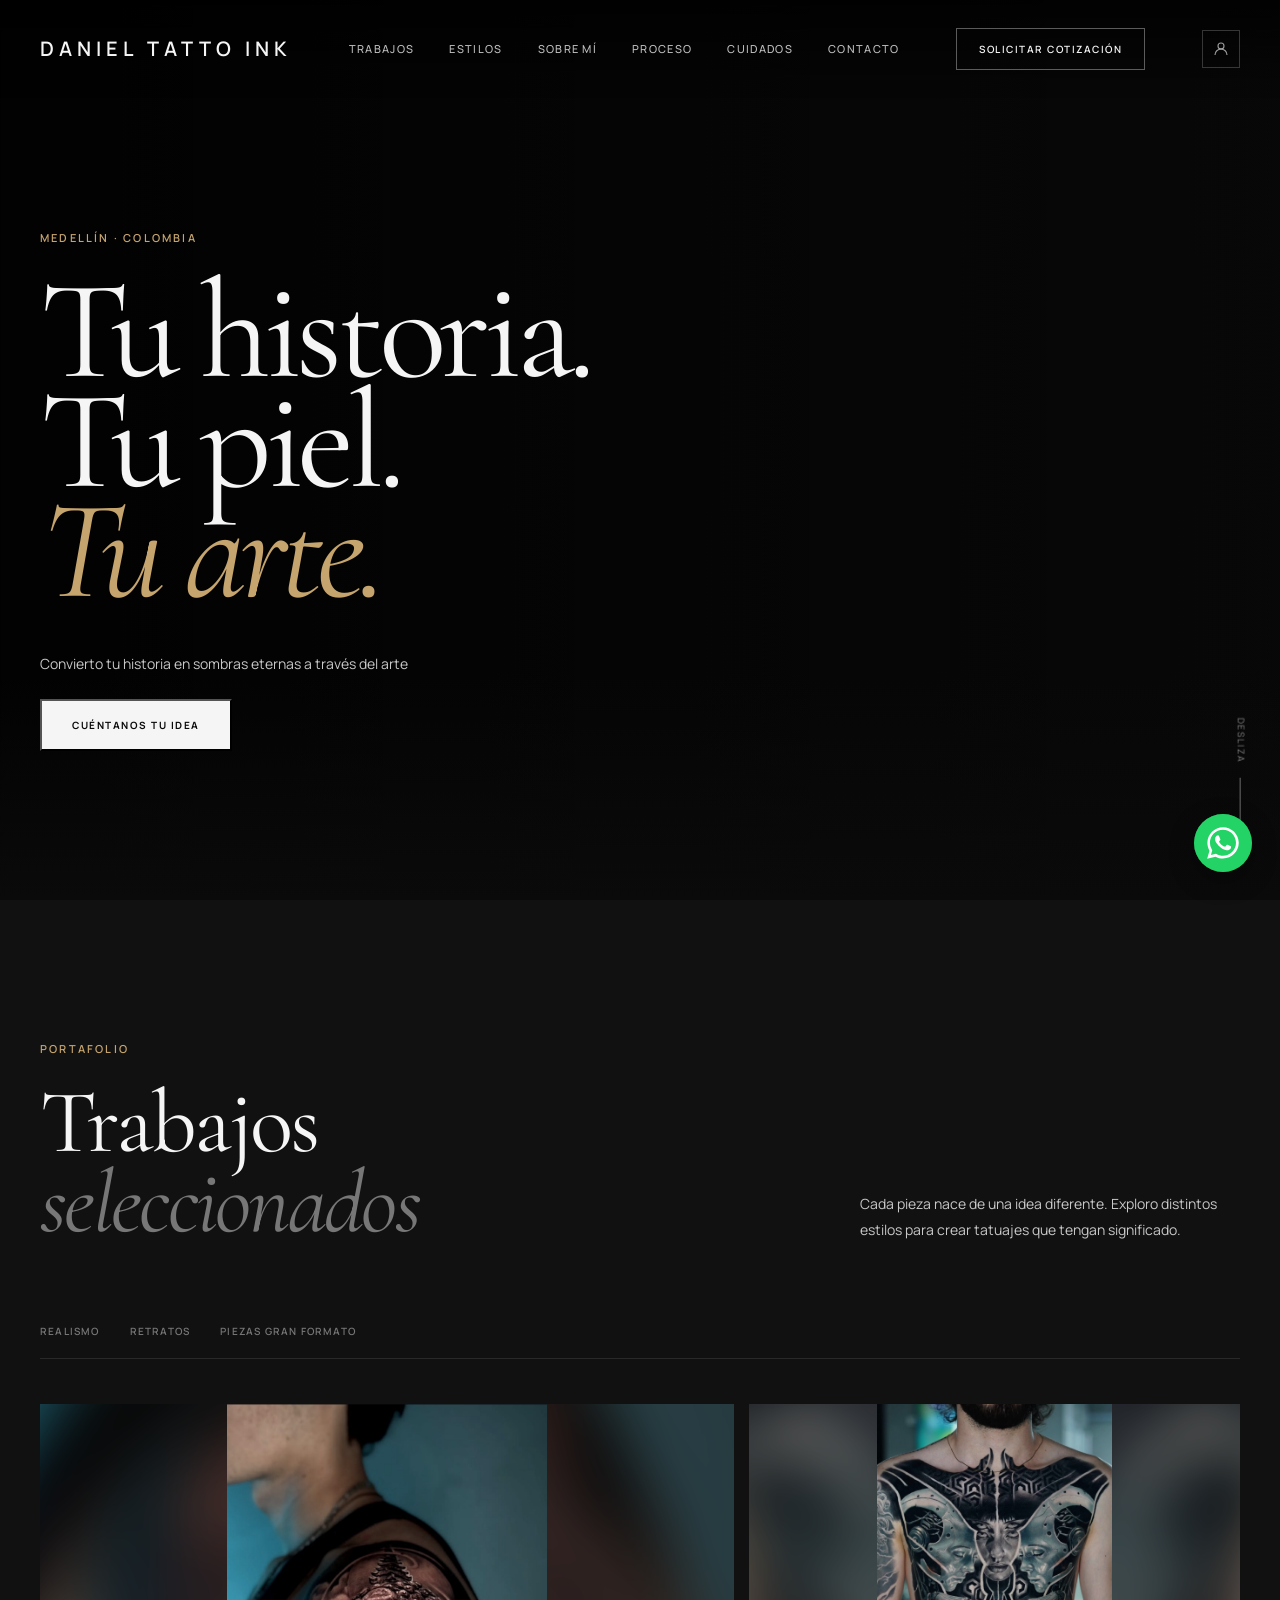
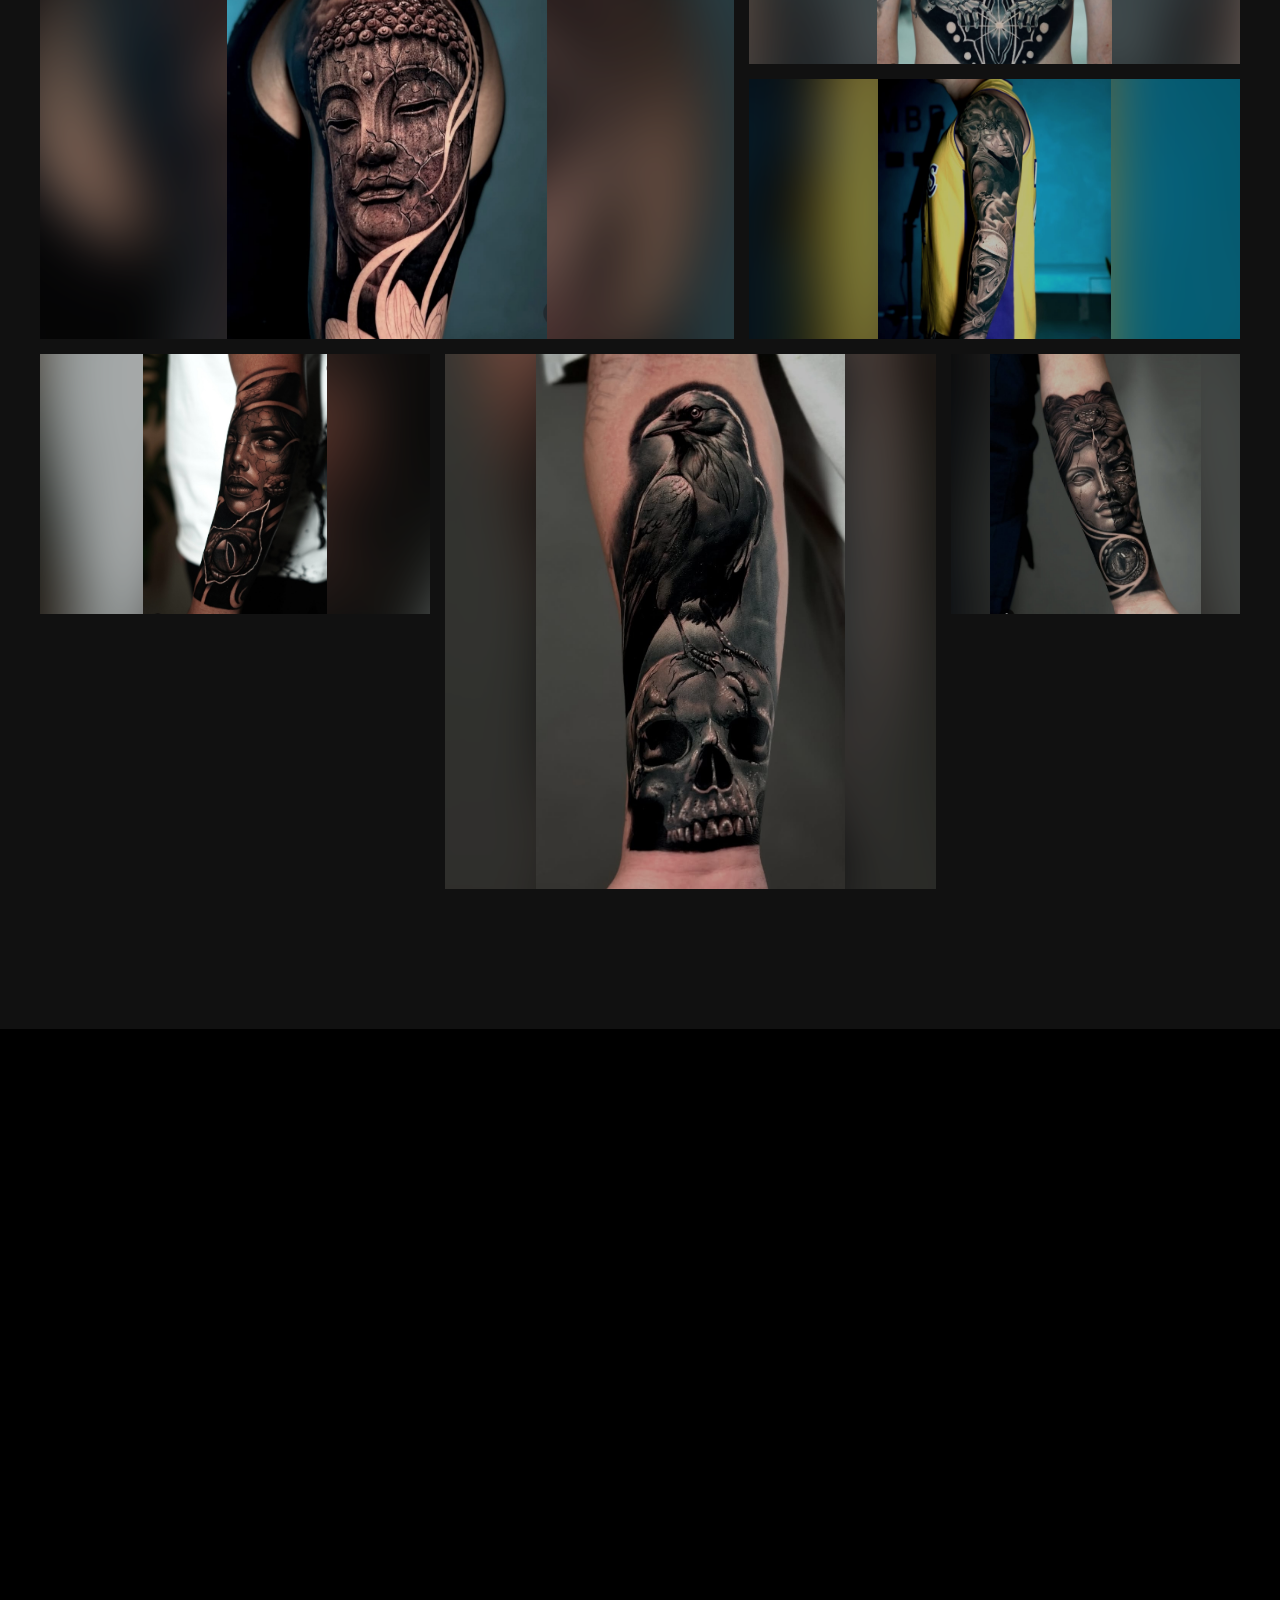
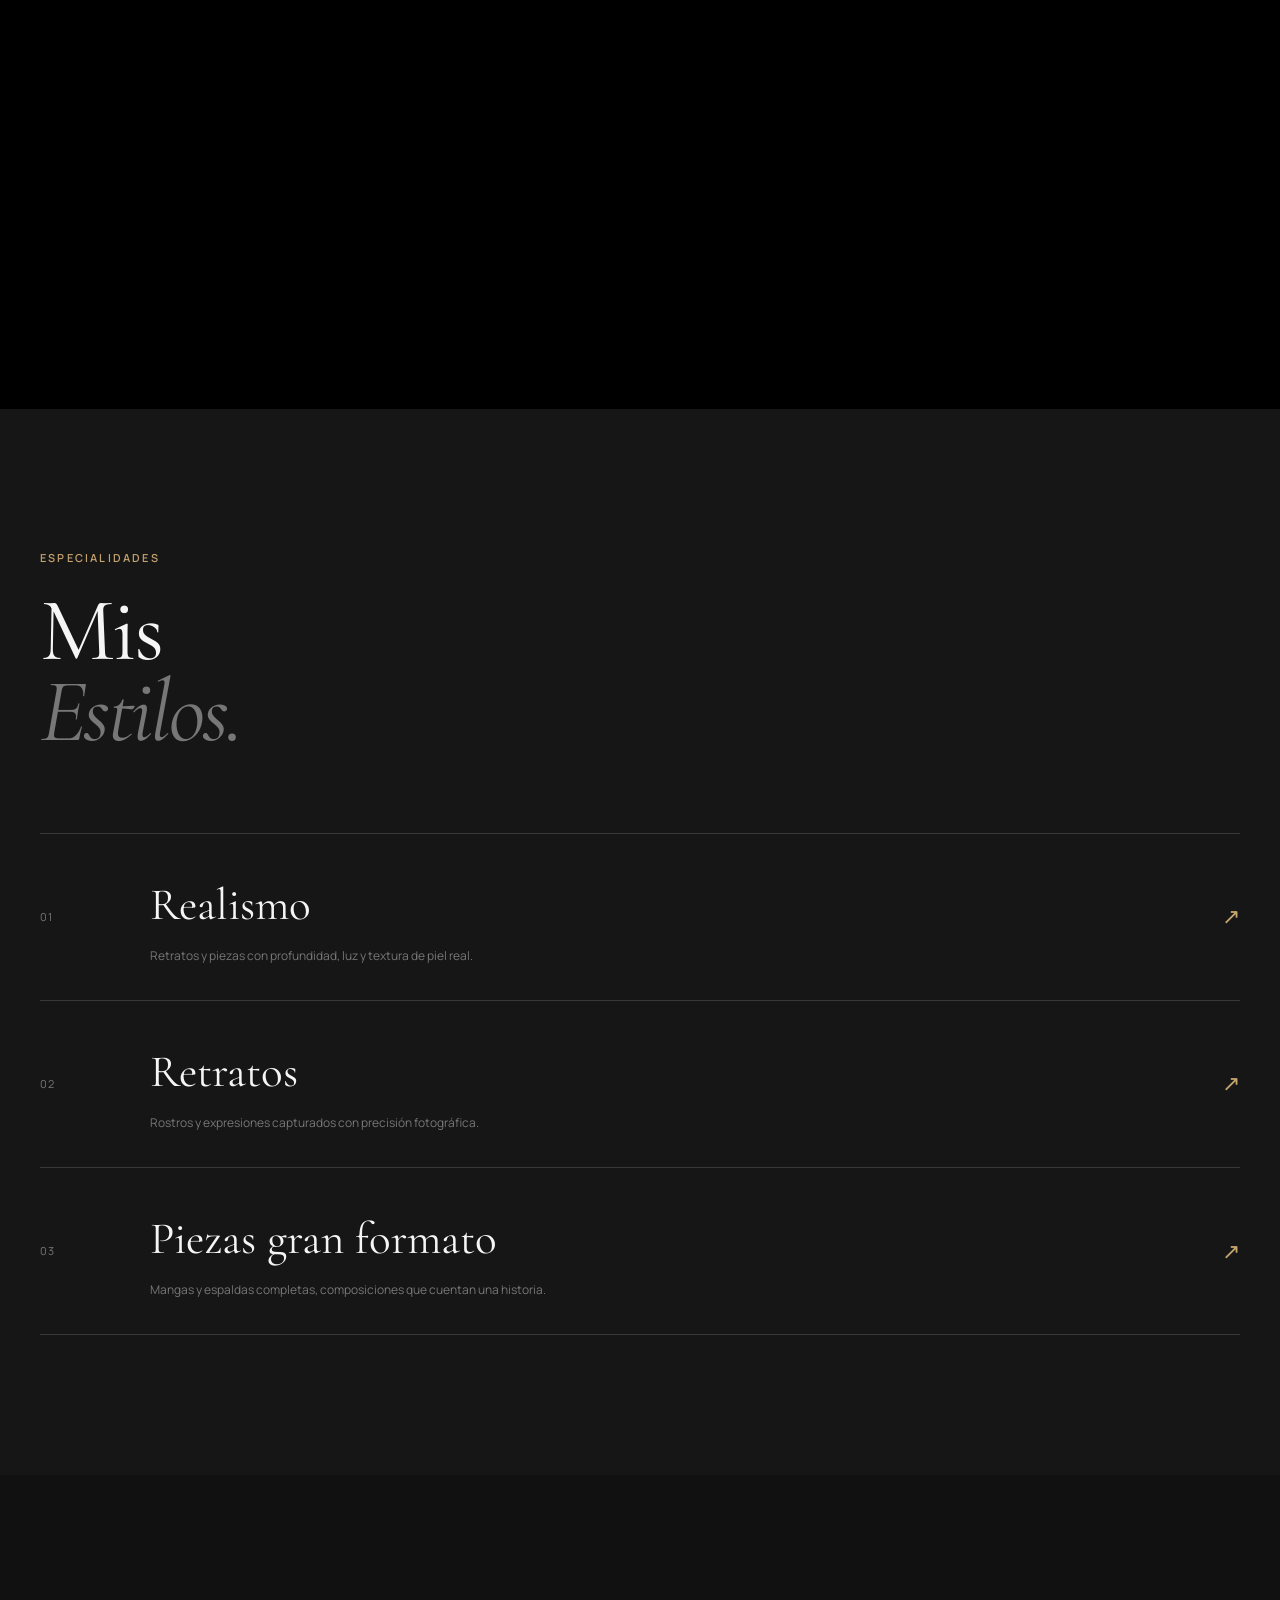
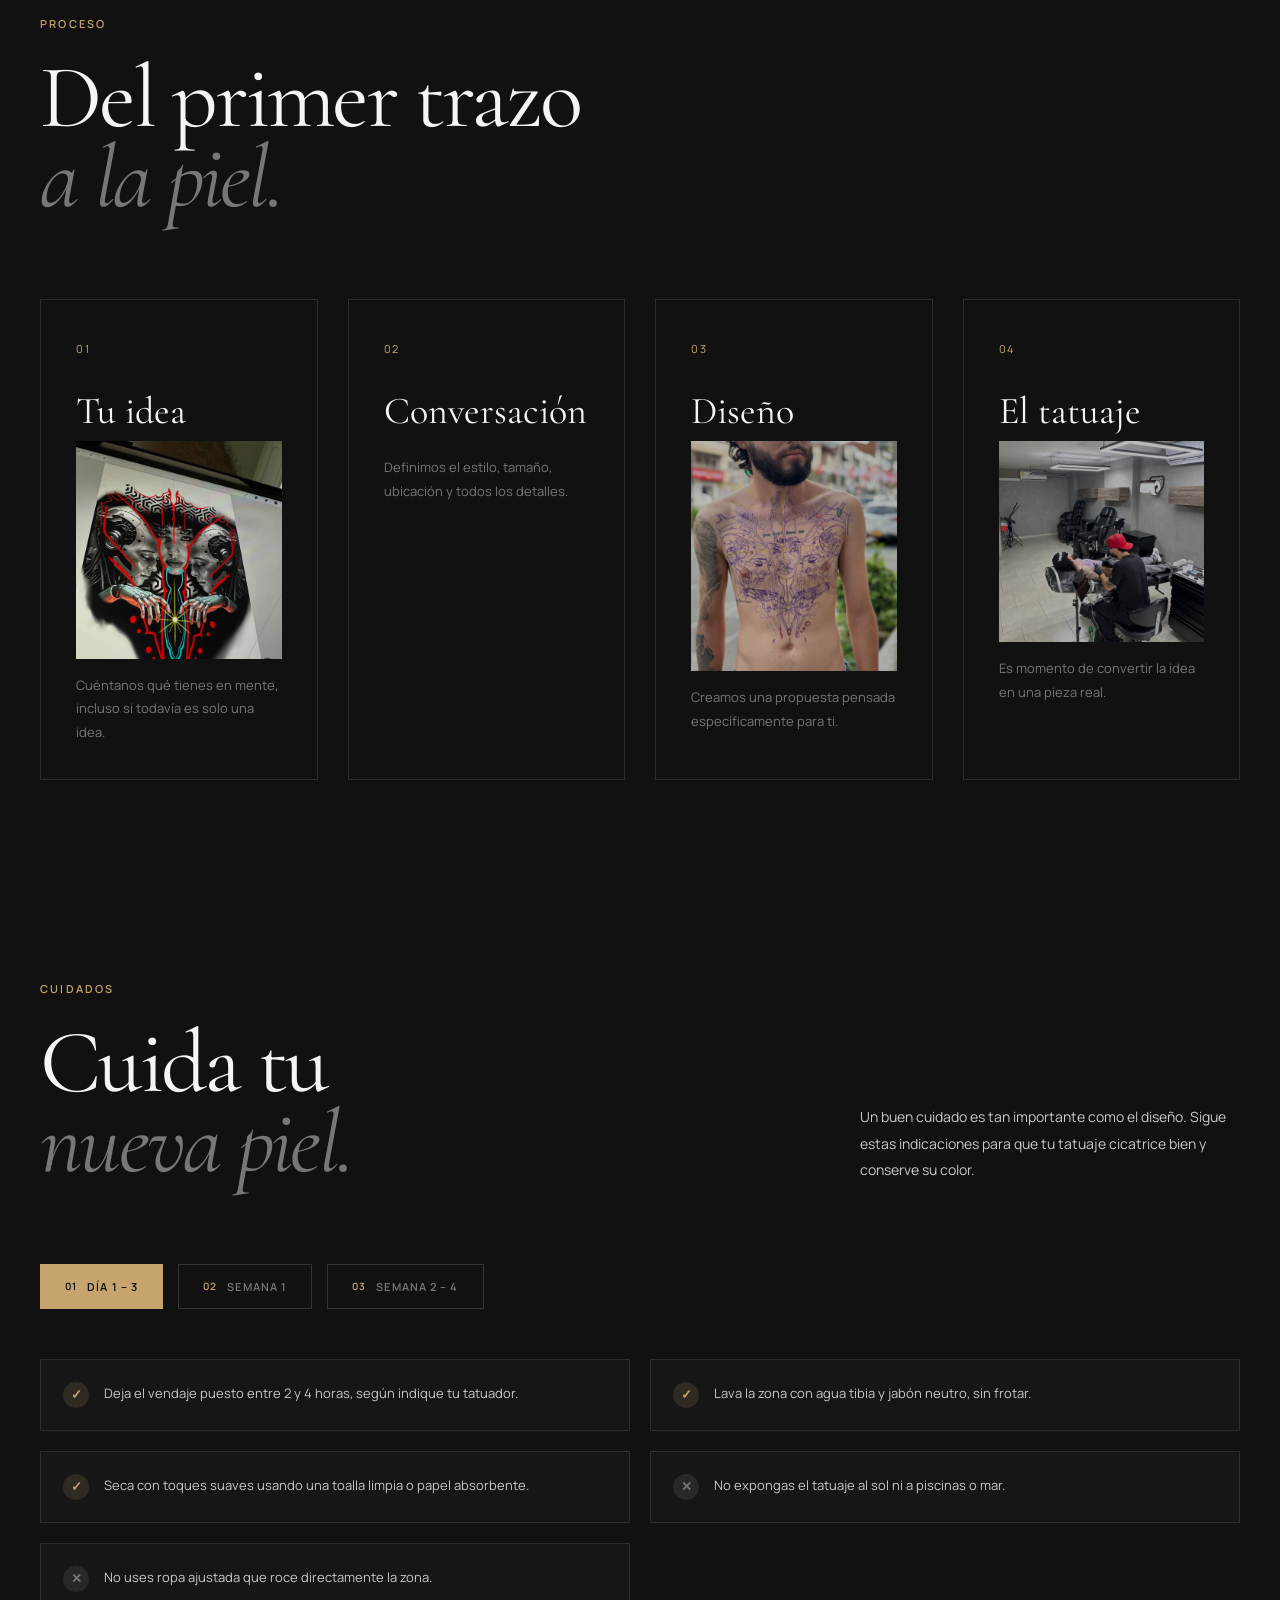
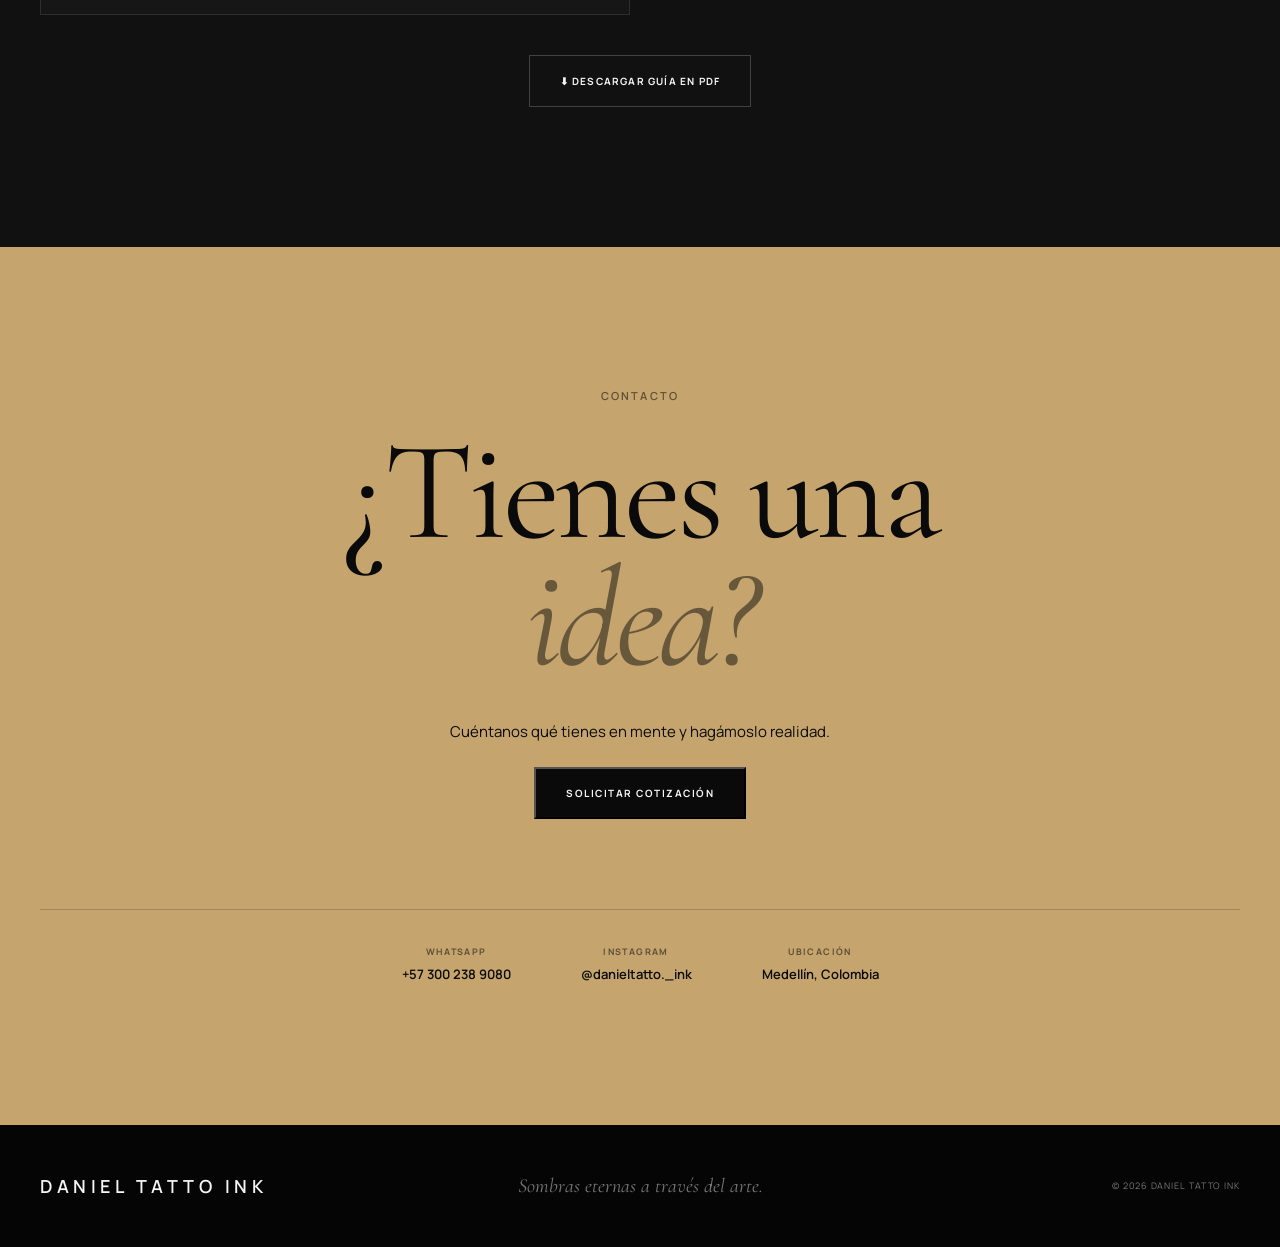
==== index.html @ 5f0ff5f3 "Login" ====
<!DOCTYPE html>
<html lang="es">
<head>
    <meta charset="UTF-8">

    <meta name="viewport" content="width=device-width, initial-scale=1.0">

    <meta
        name="description"
        content="Daniel Tatto Ink"
    >

    <title>Daniel Tatto Ink</title>

    <!-- Google Fonts -->
    <link rel="preconnect" href="https://fonts.googleapis.com">
    <link rel="preconnect" href="https://fonts.gstatic.com" crossorigin>

    <link
        href="https://fonts.googleapis.com/css2?family=Cormorant+Garamond:wght@400;500;600;700&family=Manrope:wght@400;500;600;700&display=swap"
        rel="stylesheet"
    >

    <!-- CSS -->
    <link rel="stylesheet" href="css/style.css">
</head>

<body>

    <!-- =========================
         NAVEGACIÓN
    ========================== -->

    <header class="navbar">

        <div class="container navbar-container">

            <a href="#" class="logo">
                DANIEL TATTO INK
            </a>

            <nav class="nav-menu">

                <button class="menu-close" aria-label="Cerrar menú">×</button>

                <a href="#trabajos">Trabajos</a>
                <a href="#estilos">Estilos</a>
                <a href="#artista">Sobre mí</a>
                <a href="#proceso">Proceso</a>
                <a href="#cuidados">Cuidados</a>
                <a href="#contacto">Contacto</a>

                <a href="https://inkora-production.up.railway.app/login" class="admin-icon-mobile" aria-label="Acceso administrador">
                    <svg viewBox="0 0 24 24" width="18" height="18" fill="none" stroke="currentColor" stroke-width="1.5">
                        <circle cx="12" cy="8" r="4"/>
                        <path d="M4 20c0-4.4 3.6-8 8-8s8 3.6 8 8"/>
                    </svg>
                    <span></span>
                </a>

            </nav>

            <a href="#contacto" class="nav-button">
                Solicitar cotización
            </a>

            <a href="https://inkora-production.up.railway.app/login" class="admin-icon" aria-label="Acceso administrador">
                <svg viewBox="0 0 24 24" width="18" height="18" fill="none" stroke="currentColor" stroke-width="1.5">
                    <circle cx="12" cy="8" r="4"/>
                    <path d="M4 20c0-4.4 3.6-8 8-8s8 3.6 8 8"/>
                </svg>
            </a>

            <button class="menu-button" aria-label="Abrir menú">
                <span></span>
                <span></span>
                <span></span>
            </button>

        </div>

    </header>


    <main>

        <!-- =========================
             HERO
        ========================== -->

        <section class="hero">

            <div class="hero-overlay"></div>

            <div class="container hero-content">

                <p class="hero-eyebrow">
                    MEDELLÍN · COLOMBIA
                </p>

                <h1 class="hero-title">
                    <span class="hero-word">Tu</span>
                    <span class="hero-word">historia.</span><br>
                    <span class="hero-word">Tu</span>
                    <span class="hero-word">piel.</span><br>
                    <span class="hero-word hero-word-accent">Tu</span>
                    <span class="hero-word hero-word-accent">arte.</span>
                </h1>

                <p class="hero-description">
                    Convierto tu historia en sombras eternas a través del arte
                </p>

                <button class="primary-button js-open-quote">
                    Cuéntanos tu idea
                </button>

            </div>

            <div class="hero-scroll">
                <span>Desliza</span>
                <div class="scroll-line"></div>
            </div>

        </section>


        <!-- =========================
             PORTAFOLIO
        ========================== -->

        <section class="portfolio section" id="trabajos">

            <div class="container">

                <div class="section-header reveal">

                    <div>
                        <p class="section-label">
                            PORTAFOLIO
                        </p>

                        <h2>
                            Trabajos<br>
                            <em>seleccionados</em>
                        </h2>
                    </div>

                    <p class="section-description">
                        Cada pieza nace de una idea diferente.
                        Exploro distintos estilos para crear
                        tatuajes que tengan significado.
                    </p>

                </div>


                <div class="portfolio-filters">


                    <button class="filter">
                        Realismo
                    </button>

                    <button class="filter">
                        Retratos
                    </button>

                    <button class="filter">
                        Piezas gran formato
                    </button>

                </div>


                <div class="portfolio-grid">

                    <div class="portfolio-item portfolio-large image-blur-bg reveal">
                        <img src="images/tat1.jpeg" alt="Tatuaje realista de Daniel Tatto Ink">
                    </div>

                    <div class="portfolio-item image-blur-bg reveal">
                        <img src="images/ta2.jpeg" alt="Tatuaje realista de Daniel Tatto Ink">
                    </div>

                    <div class="portfolio-item image-blur-bg reveal">
                        <img src="images/ta3.jpeg" alt="Tatuaje realista de Daniel Tatto Ink">
                    </div>

                    <div class="portfolio-item image-blur-bg reveal">
                        <img src="images/ta4.jpeg" alt="Tatuaje realista de Daniel Tatto Ink">
                    </div>

                    <div class="portfolio-item portfolio-large image-blur-bg reveal">
                        <img src="images/ta5.jpeg" alt="Tatuaje realista de Daniel Tatto Ink">
                    </div>

                    <div class="portfolio-item image-blur-bg reveal">
                        <img src="images/ta6.jpeg" alt="Tatuaje realista de Daniel Tatto Ink">
                    </div>

                </div>

            </div>

        </section>


        <!-- =========================
             ARTISTA
        ========================== -->

        <section class="artist section" id="artista">

            <div class="container artist-container">
            

                <div class="artist-image reveal">

                    <img
                        src="images/tatuador.jpeg"
                        alt="Artista de INKORA"
                    >

                </div>

                <div class="artist-content reveal">
                    
                    <p class="section-label">
                        EL ARTISTA
                    </p>

                    <h2>
                        El artista<br>
                        <em>detrás de la tinta.</em>
                    </h2>

                    <p>
                        Cada tatuaje comienza con una idea.
                        Me encargo de transformar esa idea en una
                        pieza diseñada específicamente para ti.
                    </p>

                    <p>
                        Me enfoco en el detalle, la composición
                        y en crear tatuajes que tengan significado.
                    </p>

                    <div class="artist-stats">
                        <div>
                            <strong data-count="5">0</strong>
                            <span>Años de experiencia</span>
                        </div>
                        <div>
                            <strong data-count="300">0</strong>
                            <span>Tatuajes realizados</span>
                        </div>
                    </div>

                </div>

            </div>

        </section>


        <!-- =========================
             ESTILOS
        ========================== -->

        <section class="styles section" id="estilos">

            <div class="container">

                <div class="section-header reveal">

                    <div>

                        <p class="section-label">
                            ESPECIALIDADES
                        </p>

                        <h2>
                            Mis<br>
                            <em>Estilos.</em>
                        </h2>

                    </div>

                </div>


                <div class="styles-list">

                    <div class="style-item reveal">
                        <span class="style-number">01</span>
                        <div>
                            <h3>Realismo</h3>
                            <p>Retratos y piezas con profundidad, luz y textura de piel real.</p>
                        </div>
                        <span class="style-arrow">↗</span>
                    </div>

                    <div class="style-item reveal">
                        <span class="style-number">02</span>
                        <div>
                            <h3>Retratos</h3>
                            <p>Rostros y expresiones capturados con precisión fotográfica.</p>
                        </div>
                        <span class="style-arrow">↗</span>
                    </div>

                    <div class="style-item reveal">
                        <span class="style-number">03</span>
                        <div>
                            <h3>Piezas gran formato</h3>
                            <p>Mangas y espaldas completas, composiciones que cuentan una historia.</p>
                        </div>
                        <span class="style-arrow">↗</span>
                    </div>

                </div>

            </div>

        </section>


        <!-- =========================
             PROCESO
        ========================== -->

        <section class="process section" id="proceso">

            <div class="container">

                <div class="section-header reveal">

                    <div>

                        <p class="section-label">
                            PROCESO
                        </p>

                        <h2>
                            Del primer trazo<br>
                            <em>a la piel.</em>
                        </h2>

                    </div>

                </div>


                <div class="process-grid">

                    <article class="process-item reveal">

                        <span>01</span>


                        <h3>Tu idea</h3>

                        <img src="images/idea.jpeg" alt="Tatuaje de INKORA">

                        <p>
                            Cuéntanos qué tienes en mente,
                            incluso si todavía es solo una idea.
                        </p>

                    </article>


                    <article class="process-item reveal">

                        <span>02</span>

                        <h3>Conversación</h3>

                        <p>
                            Definimos el estilo, tamaño,
                            ubicación y todos los detalles.
                        </p>

                    </article>


                    <article class="process-item reveal">

                        <span>03</span>

                        <h3>Diseño</h3>
                        <img src="images/diseño.jpeg" alt="Tatuaje de INKORA">

                        <p>
                            Creamos una propuesta pensada
                            específicamente para ti.
                        </p>

                    </article>


                    <article class="process-item reveal">

                        <span>04</span>

                        <h3>El tatuaje</h3>

                        <img src="images/tatuaje.jpeg" alt="Tatuaje de INKORA">

                        <p>
                            Es momento de convertir la idea
                            en una pieza real.
                        </p>

                    </article>

                </div>

            </div>

        </section>

        <!-- =========================
            CUIDADOS
        ========================== -->

        <section class="care section" id="cuidados">

            <div class="container">

                <div class="section-header reveal">

                    <div>
                        <p class="section-label">
                            CUIDADOS
                        </p>

                        <h2>
                            Cuida tu<br>
                            <em>nueva piel.</em>
                        </h2>
                    </div>

                    <p class="section-description">
                        Un buen cuidado es tan importante como el diseño.
                        Sigue estas indicaciones para que tu tatuaje
                        cicatrice bien y conserve su color.
                    </p>

                </div>


                <div class="care-tabs reveal">

                    <button class="care-tab active" data-phase="1">
                        <span>01</span>
                        Día 1 – 3
                    </button>

                    <button class="care-tab" data-phase="2">
                        <span>02</span>
                        Semana 1
                    </button>

                    <button class="care-tab" data-phase="3">
                        <span>03</span>
                        Semana 2 – 4
                    </button>

                </div>


                <div class="care-panels reveal">

                    <div class="care-panel active" data-phase="1">

                        <div class="care-list">

                            <div class="care-item care-do">
                                <span class="care-icon">✓</span>
                                <p>Deja el vendaje puesto entre 2 y 4 horas, según indique tu tatuador.</p>
                            </div>

                            <div class="care-item care-do">
                                <span class="care-icon">✓</span>
                                <p>Lava la zona con agua tibia y jabón neutro, sin frotar.</p>
                            </div>

                            <div class="care-item care-do">
                                <span class="care-icon">✓</span>
                                <p>Seca con toques suaves usando una toalla limpia o papel absorbente.</p>
                            </div>

                            <div class="care-item care-dont">
                                <span class="care-icon">✕</span>
                                <p>No expongas el tatuaje al sol ni a piscinas o mar.</p>
                            </div>

                            <div class="care-item care-dont">
                                <span class="care-icon">✕</span>
                                <p>No uses ropa ajustada que roce directamente la zona.</p>
                            </div>

                        </div>

                    </div>


                    <div class="care-panel" data-phase="2">

                        <div class="care-list">

                            <div class="care-item care-do">
                                <span class="care-icon">✓</span>
                                <p>Aplica crema cicatrizante 2-3 veces al día, en capa fina.</p>
                            </div>

                            <div class="care-item care-do">
                                <span class="care-icon">✓</span>
                                <p>Mantén la piel hidratada, pero sin encharcarla de crema.</p>
                            </div>

                            <div class="care-item care-dont">
                                <span class="care-icon">✕</span>
                                <p>No rasques ni arranques las costras que se vayan formando.</p>
                            </div>

                            <div class="care-item care-dont">
                                <span class="care-icon">✕</span>
                                <p>Evita ejercicio intenso que genere sudoración excesiva sobre la zona.</p>
                            </div>

                        </div>

                    </div>


                    <div class="care-panel" data-phase="3">

                        <div class="care-list">

                            <div class="care-item care-do">
                                <span class="care-icon">✓</span>
                                <p>Continúa hidratando la piel a diario, incluso cuando ya no veas descamación.</p>
                            </div>

                            <div class="care-item care-do">
                                <span class="care-icon">✓</span>
                                <p>Usa protector solar sobre el tatuaje una vez esté completamente cicatrizado.</p>
                            </div>

                            <div class="care-item care-dont">
                                <span class="care-icon">✕</span>
                                <p>No te preocupes si ves la piel algo opaca o reseca, es normal en esta fase.</p>
                            </div>

                            <div class="care-item care-dont">
                                <span class="care-icon">✕</span>
                                <p>Si notas enrojecimiento excesivo, calor o secreción, contáctanos de inmediato.</p>
                            </div>

                        </div>

                    </div>

                </div>

                <div class="care-download reveal">

                    <a href="assets/cuidados-tatuaje.pdf" download class="secondary-button">
                        ⬇ Descargar guía en PDF
                    </a>

                </div>

            </div>

        </section>


        <!-- =========================
             CTA
        ========================== -->

        <section class="contact section" id="contacto">

            <div class="container contact-container">

                <p class="section-label">
                    CONTACTO
                </p>

                <h2>
                    ¿Tienes una<br>
                    <em>idea?</em>
                </h2>

                <p>
                    Cuéntanos qué tienes en mente
                    y hagámoslo realidad.
                </p>

                <button class="primary-button js-open-quote magnetic">
                    Solicitar cotización
                </button>

                <div class="contact-info">

                    <div>
                        <span>WhatsApp</span>
                        <p>+57 300 238 9080</p>
                    </div>

                    <div>
                        <span>Instagram</span>
                        <p>@danieltatto._ink</p>
                    </div>

                    <div>
                        <span>Ubicación</span>
                        <p>Medellín, Colombia</p>
                    </div>

                </div>

            </div>

        </section>

    </main>


    <!-- =========================
         FOOTER
    ========================== -->

    <footer class="footer">
        <div class="container footer-container">
            <div class="footer-logo">DANIEL TATTO INK</div>
            <p>Sombras eternas a través del arte.</p>
            <span>© 2026 Daniel Tatto Ink</span>
        </div>
    </footer>



    <!-- JavaScript -->
    <script src="js/script.js"></script>
    
    <!-- =====================================================
     MODAL — SOLICITAR COTIZACIÓN
    ===================================================== -->

    <div class="quote-modal" id="quoteModal">

        <div class="quote-overlay"></div>

        <div class="quote-container">

            <!-- BOTÓN CERRAR -->

            <button
                class="quote-close"
                id="quoteClose"
                aria-label="Cerrar formulario"
            >
                ×
            </button>


            <!-- =================================================
                ENCABEZADO
            ================================================== -->

            <div class="quote-header">

                <p class="section-label">
                    SOLICITAR COTIZACIÓN
                </p>

                <h2>
                    Cuéntanos<br>
                    <em>tu idea.</em>
                </h2>

                <p>
                    Completa la información y cuéntanos qué
                    tienes en mente. El artista revisará tu
                    solicitud y podrá orientarte sobre el diseño.
                </p>

            </div>


            <!-- =================================================
                INDICADOR DE PASOS
            ================================================== -->

            <div class="quote-progress">

                <div class="progress-step active" data-step="1">
                    <span>01</span>
                    <small>Idea</small>
                </div>

                <div class="progress-line"></div>

                <div class="progress-step" data-step="2">
                    <span>02</span>
                    <small>Diseño</small>
                </div>

                <div class="progress-line"></div>

                <div class="progress-step" data-step="3">
                    <span>03</span>
                    <small>Detalles</small>
                </div>

                <div class="progress-line"></div>

                <div class="progress-step" data-step="4">
                    <span>04</span>
                    <small>Datos</small>
                </div>

            </div>


            <!-- =================================================
                FORMULARIO
            ================================================== -->

            <form id="quoteForm">


                <!-- =============================================
                    PASO 1 — IDEA
                ============================================== -->

                <div class="quote-step active" data-step="1">

                    <div class="step-heading">

                        <span>01</span>

                        <h3>
                            ¿Qué tienes en mente?
                        </h3>

                        <p>
                            Cuéntanos con el mayor detalle posible
                            qué quieres tatuarte.
                        </p>

                    </div>


                    <div class="form-group">

                        <label for="idea">
                            Cuéntanos tu idea *
                        </label>

                        <textarea
                            id="idea"
                            name="idea"
                            rows="6"
                            placeholder="Ej: Quiero un león en estilo realista, acompañado de algunas flores..."
                            required
                        ></textarea>

                    </div>


                    <div class="form-group">

                        <label>
                            ¿Tienes una imagen de referencia?
                        </label>

                        <div class="upload-area" id="uploadArea">

                            <input
                                type="file"
                                id="referenceImage"
                                name="referenceImage"
                                accept="image/jpeg,image/png,image/webp"
                            >

                            <div class="upload-content">

                                <span class="upload-icon">＋</span>

                                <strong>
                                    Agregar imagen
                                </strong>

                                <small>
                                    JPG, PNG o WEBP
                                </small>

                            </div>

                        </div>

                        <div
                            class="image-preview"
                            id="imagePreview"
                        ></div>

                    </div>


                    <div class="step-actions">

                        <button
                            type="button"
                            class="quote-next primary-button"
                        >
                            Continuar
                        </button>

                    </div>

                </div>


                <!-- =============================================
                    PASO 2 — DISEÑO
                ============================================== -->

                <div class="quote-step" data-step="2">

                    <div class="step-heading">

                        <span>02</span>

                        <h3>
                            Hablemos del diseño.
                        </h3>

                        <p>
                            No necesitas tener todo definido.
                            El artista puede ayudarte.
                        </p>

                    </div>


                    <div class="form-group">

                        <label for="style">
                            ¿Qué estilo buscas? *
                        </label>

                        <select id="style" name="style" required>
                            <option value="">Selecciona un estilo</option>
                            <option value="Realismo">Realismo</option>
                            <option value="Retratos">Retratos</option>
                            <option value="Piezas gran formato">Piezas gran formato</option>
                            <option value="Otro">Otro</option>
                            <option value="No estoy seguro">No estoy seguro</option>
                        </select>

                    </div>


                    <div class="form-group">

                        <label for="bodyArea">
                            ¿En qué parte del cuerpo? *
                        </label>

                        <select
                            id="bodyArea"
                            name="bodyArea"
                            required
                        >

                            <option value="">
                                Selecciona una zona
                            </option>

                            <option value="Brazo">
                                Brazo
                            </option>

                            <option value="Antebrazo">
                                Antebrazo
                            </option>

                            <option value="Hombro">
                                Hombro
                            </option>

                            <option value="Espalda">
                                Espalda
                            </option>

                            <option value="Pecho">
                                Pecho
                            </option>

                            <option value="Pierna">
                                Pierna
                            </option>

                            <option value="Pantorrilla">
                                Pantorrilla
                            </option>

                            <option value="Muslo">
                                Muslo
                            </option>

                            <option value="Costillas">
                                Costillas
                            </option>

                            <option value="Otra zona">
                                Otra zona
                            </option>

                        </select>

                    </div>


                    <div class="step-actions">

                        <button
                            type="button"
                            class="quote-back secondary-button"
                        >
                            Atrás
                        </button>

                        <button
                            type="button"
                            class="quote-next primary-button"
                        >
                            Continuar
                        </button>

                    </div>

                </div>


                <!-- =============================================
                    PASO 3 — DETALLES
                ============================================== -->

                <div class="quote-step" data-step="3">

                    <div class="step-heading">

                        <span>03</span>

                        <h3>
                            Algunos detalles.
                        </h3>

                        <p>
                            Estos datos ayudan al artista a
                            entender mejor tu proyecto.
                        </p>

                    </div>


                    <div class="form-group">

                        <label>
                            Tamaño aproximado *
                        </label>

                        <div class="option-grid">

                            <label class="option-card">

                                <input
                                    type="radio"
                                    name="size"
                                    value="Pequeño"
                                    required
                                >

                                <span>
                                    <strong>Pequeño</strong>
                                    <small>Hasta 7 cm</small>
                                </span>

                            </label>


                            <label class="option-card">

                                <input
                                    type="radio"
                                    name="size"
                                    value="Mediano"
                                >

                                <span>
                                    <strong>Mediano</strong>
                                    <small>8 – 15 cm</small>
                                </span>

                            </label>


                            <label class="option-card">

                                <input
                                    type="radio"
                                    name="size"
                                    value="Grande"
                                >

                                <span>
                                    <strong>Grande</strong>
                                    <small>Más de 15 cm</small>
                                </span>

                            </label>


                            <label class="option-card">

                                <input
                                    type="radio"
                                    name="size"
                                    value="No estoy seguro"
                                >

                                <span>
                                    <strong>No estoy seguro</strong>
                                    <small>Necesito orientación</small>
                                </span>

                            </label>

                        </div>

                    </div>


                    <div class="form-group">

                        <label for="budget">
                            ¿Tienes un presupuesto aproximado?
                        </label>

                        <select id="budget" name="budget">

                            <option value="">
                                Prefiero hablarlo con el artista
                            </option>

                            <option value="Menos de $300.000">
                                Menos de $300.000
                            </option>

                            <option value="$300.000 - $500.000">
                                $300.000 - $500.000
                            </option>

                            <option value="$500.000 - $800.000">
                                $500.000 - $800.000
                            </option>

                            <option value="Más de $800.000">
                                Más de $800.000
                            </option>

                        </select>

                    </div>


                    <div class="form-group">

                        <label for="additionalInfo">
                            Información adicional
                        </label>

                        <textarea
                            id="additionalInfo"
                            name="additionalInfo"
                            rows="4"
                            placeholder="¿Hay algo más que quieras contarle al artista?"
                        ></textarea>

                    </div>


                    <div class="step-actions">

                        <button
                            type="button"
                            class="quote-back secondary-button"
                        >
                            Atrás
                        </button>

                        <button
                            type="button"
                            class="quote-next primary-button"
                        >
                            Continuar
                        </button>

                    </div>

                </div>


                <!-- =============================================
                    PASO 4 — DATOS PERSONALES
                ============================================== -->

                <div class="quote-step" data-step="4">

                    <div class="step-heading">

                        <span>04</span>

                        <h3>
                            ¿Cómo podemos contactarte?
                        </h3>

                        <p>
                            Estos datos se utilizarán únicamente
                            para responder a tu solicitud.
                        </p>

                    </div>


                    <div class="form-group">

                        <label for="name">
                            Nombre completo *
                        </label>

                        <input
                            type="text"
                            id="name"
                            name="name"
                            placeholder="Tu nombre"
                            required
                        >

                    </div>


                    <div class="form-group">

                        <label for="phone">
                            WhatsApp / Celular *
                        </label>

                        <input
                            type="tel"
                            id="phone"
                            name="phone"
                            placeholder="300 123 4567"
                            required
                        >

                    </div>


                    <div class="form-group">

                        <label for="email">
                            Correo electrónico
                        </label>

                        <input
                            type="email"
                            id="email"
                            name="email"
                            placeholder="tucorreo@email.com"
                        >

                    </div>


                    <div class="step-actions">

                        <button
                            type="button"
                            class="quote-back secondary-button"
                        >
                            Atrás
                        </button>

                        <button
                            type="button"
                            class="quote-review primary-button"
                        >
                            Revisar solicitud
                        </button>

                    </div>

                </div>


            </form>


            <!-- =================================================
                CONFIRMACIÓN
            ================================================== -->

            <div
                class="quote-confirmation"
                id="quoteConfirmation"
            >

                <div class="confirmation-icon">
                    ✓
                </div>

                <p class="section-label">
                    REVISIÓN FINAL
                </p>

                <h3>
                    Revisa tu<br>
                    <em>solicitud.</em>
                </h3>

                <p>
                    Comprueba que la información sea correcta
                    antes de enviarla al artista.
                </p>


                <div
                    class="quote-summary"
                    id="quoteSummary"
                ></div>


                <div class="confirmation-actions">

                    <button
                        type="button"
                        class="secondary-button"
                        id="editQuote"
                    >
                        Editar
                    </button>

                    <button
                        type="button"
                        class="primary-button"
                        id="sendQuote"
                    >
                        Enviar por WhatsApp
                    </button>

                </div>

            </div>

        </div>

    </div>
    
<a    
    href="https://wa.me/573002389080?text=Hola%2C%20quiero%20m%C3%A1s%20informaci%C3%B3n%20sobre%20un%20tatuaje"
    class="whatsapp-float"
    target="_blank"
    aria-label="Escríbeme por WhatsApp"
>
    <svg viewBox="0 0 24 24" width="38" height="38" fill="currentColor">
        <path d="M12.04 2C6.58 2 2.13 6.45 2.13 11.91c0 1.75.46 3.48 1.32 5L2 22l5.25-1.38c1.45.79 3.08 1.21 4.79 1.21 5.46 0 9.91-4.45 9.91-9.91C21.95 6.45 17.5 2 12.04 2zm0 18.11c-1.49 0-2.95-.4-4.24-1.16l-.3-.18-3.12.82.83-3.04-.2-.31a8.24 8.24 0 0 1-1.28-4.39c0-4.54 3.7-8.24 8.24-8.24 4.53 0 8.23 3.7 8.23 8.24 0 4.54-3.7 8.26-8.24 8.26zm4.52-6.19c-.25-.12-1.47-.72-1.69-.8-.23-.08-.39-.12-.56.12-.17.25-.64.8-.78.97-.14.17-.29.19-.54.06-.25-.12-1.05-.39-2-1.23-.74-.66-1.24-1.47-1.39-1.72-.14-.25-.02-.38.11-.51.11-.11.25-.29.37-.43.12-.14.16-.25.25-.41.08-.17.04-.31-.02-.43-.06-.12-.56-1.34-.76-1.84-.2-.48-.41-.42-.56-.42-.14-.01-.31-.01-.48-.01-.17 0-.43.06-.66.31-.23.25-.86.85-.86 2.06 0 1.22.89 2.4 1.01 2.56.12.17 1.75 2.67 4.25 3.74.59.26 1.06.41 1.42.52.6.19 1.14.16 1.57.1.48-.07 1.47-.6 1.68-1.18.21-.58.21-1.08.14-1.18-.06-.11-.23-.17-.48-.29z"/>
    </svg>
</a>

</body>
</html>
---- css/style.css ----
/* =====================================================
   INKORA — ESTUDIO DE TATUAJES
   Estilos principales
===================================================== */


/* =====================================================
   VARIABLES
===================================================== */

:root {
    --color-bg: #0a0a0a;
    --color-bg-soft: #111111;
    --color-bg-light: #171717;

    --color-white: #f5f5f5;
    --color-text: #c8c8c8;
    --color-muted: #777777;

    --color-accent: #c5a46d;

    --font-display: "Cormorant Garamond", serif;
    --font-body: "Manrope", sans-serif;

    --container-width: 1280px;

    --transition: 0.35s ease;
}


/* =====================================================
   RESET
===================================================== */

* {
    margin: 0;
    padding: 0;
    box-sizing: border-box;
}

html {
    scroll-behavior: smooth;
}

body {
    background: var(--color-bg);
    color: var(--color-white);

    font-family: var(--font-body);

    line-height: 1.6;

    overflow-x: hidden;
}

img {
    display: block;
    width: 100%;
}

a {
    color: inherit;
    text-decoration: none;
}

button {
    font-family: inherit;
}


/* =====================================================
   UTILIDADES
===================================================== */

.container {
    width: min(
        calc(100% - 80px),
        var(--container-width)
    );

    margin: 0 auto;
}

.section {
    padding: 140px 0;
}

.section-label {
    color: var(--color-accent);

    font-size: 11px;
    font-weight: 600;

    letter-spacing: 0.2em;

    text-transform: uppercase;

    margin-bottom: 25px;
}

.section-header {
    display: flex;

    justify-content: space-between;
    align-items: flex-end;

    gap: 60px;

    margin-bottom: 80px;
}

.section-header h2,
.artist-content h2,
.contact-container h2 {
    font-family: var(--font-display);

    font-size: clamp(55px, 7vw, 105px);

    font-weight: 400;

    line-height: 0.9;

    letter-spacing: -0.03em;
}

.section-header h2 em,
.artist-content h2 em,
.contact-container h2 em {
    font-style: italic;

    color: var(--color-muted);
}

.section-description {
    max-width: 380px;

    color: var(--color-text);

    font-size: 14px;

    line-height: 1.9;
}


/* =====================================================
   NAVBAR
===================================================== */

.navbar {
    position: fixed;

    top: 0;
    left: 0;

    width: 100%;

    z-index: 1000;

    padding: 28px 0;

    background: linear-gradient(
        to bottom,
        rgba(0, 0, 0, 0.7),
        transparent
    );
}

.navbar-container {
    display: flex;

    align-items: center;
    justify-content: space-between;
}

.logo {
    font-size: 20px;

    font-weight: 600;

    letter-spacing: 0.25em;
}

.nav-menu {
    display: flex;

    align-items: center;

    gap: 35px;
}

.nav-menu a {
    color: rgba(255, 255, 255, 0.75);

    font-size: 11px;

    font-weight: 500;

    letter-spacing: 0.12em;

    text-transform: uppercase;

    transition: color var(--transition);
}

.nav-menu a:hover {
    color: var(--color-white);
}

.nav-button {
    padding: 12px 22px;

    border: 1px solid rgba(255, 255, 255, 0.35);

    font-size: 10px;

    font-weight: 600;

    letter-spacing: 0.15em;

    text-transform: uppercase;

    transition:
        background var(--transition),
        color var(--transition);
}

.admin-icon {
    display: flex;

    align-items: center;
    justify-content: center;

    width: 38px;
    height: 38px;

    border: 1px solid rgba(255, 255, 255, 0.2);

    color: rgba(255, 255, 255, 0.6);

    transition:
        border-color 0.3s ease,
        color 0.3s ease;
}

.admin-icon:hover {
    border-color: var(--color-accent);
    color: var(--color-accent);
}

.nav-button:hover {
    background: var(--color-white);

    color: var(--color-bg);
}

.menu-button {
    display: none;

    width: 35px;
    height: 35px;

    background: transparent;

    border: none;

    cursor: pointer;

    flex-direction: column;

    justify-content: center;

    gap: 5px;
}

.menu-button span {
    display: block;

    width: 25px;
    height: 1px;

    background: var(--color-white);
}


/* =====================================================
   HERO
===================================================== */

.hero {
    position: relative;

    min-height: 100vh;

    display: flex;

    align-items: center;

    overflow: hidden;

    background:
        linear-gradient(
            90deg,
            rgba(0, 0, 0, 0.85) 0%,
            rgba(0, 0, 0, 0.55) 45%,
            rgba(0, 0, 0, 0.25) 100%
        );

    background-size: cover;

    background-position: center;

    background-attachment: fixed;
}

.hero-overlay {
    position: absolute;

    inset: 0;

    background:
        linear-gradient(
            to top,
            rgba(10, 10, 10, 1) 0%,
            transparent 25%
        );
}

.hero-content {
    position: relative;

    z-index: 2;

    padding-top: 80px;
}

.hero-eyebrow {
    color: var(--color-accent);

    font-size: 11px;

    font-weight: 600;

    letter-spacing: 0.2em;

    margin-bottom: 30px;
}

.hero-title {
    max-width: 800px;
    font-family: var(--font-display);
    font-size: clamp(80px, 11vw, 170px);
    font-weight: 400;
    line-height: 0.78;
    letter-spacing: -0.045em;
}

.hero-word {
    display: inline-block;
    opacity: 0;
    transform: translateY(30px);
    animation: wordReveal 0.8s ease forwards;
}

.hero-word-accent {
    color: var(--color-accent);
    font-style: italic;
}

.hero-word:nth-child(1) { animation-delay: 0.1s; }
.hero-word:nth-child(2) { animation-delay: 0.25s; }
.hero-word:nth-child(3) { animation-delay: 0.4s; }
.hero-word:nth-child(4) { animation-delay: 0.55s; }
.hero-word:nth-child(5) { animation-delay: 0.7s; }
.hero-word:nth-child(6) { animation-delay: 0.85s; }

@keyframes wordReveal {
    to {
        opacity: 1;
        transform: translateY(0);
    }
}

.hero-description {
    max-width: 400px;

    margin-top: 45px;

    color: var(--color-text);

    font-size: 14px;

    line-height: 1.8;
}

.primary-button {
    display: inline-flex;

    align-items: center;

    justify-content: center;


    padding: 17px 30px;

    background: var(--color-white);

    color: var(--color-bg);

    font-size: 10px;

    font-weight: 700;

    letter-spacing: 0.15em;

    text-transform: uppercase;

    transition:
        background var(--transition),
        color var(--transition),
        transform var(--transition);

    margin-top: 22px;
}

.primary-button:hover {
    background: var(--color-accent);

    color: var(--color-bg);

    transform: translateY(-3px);
}

.hero-scroll {
    position: absolute;

    right: 40px;
    bottom: 45px;

    z-index: 2;

    display: flex;

    align-items: center;

    gap: 15px;

    color: rgba(255, 255, 255, 0.5);

    font-size: 9px;

    letter-spacing: 0.15em;

    text-transform: uppercase;

    transform: rotate(90deg);

    transform-origin: right center;
}

/* =====================================================
   BOTÓN MAGNÉTICO
===================================================== */

.magnetic {
    transition: transform 0.2s ease-out;
}

.scroll-line {
    width: 70px;

    height: 1px;

    background: rgba(255, 255, 255, 0.4);
}


/* =====================================================
   PORTFOLIO
===================================================== */

.portfolio {
    background: #111111;
}

.portfolio-filters {
    display: flex;

    gap: 30px;

    margin-bottom: 45px;

    border-bottom: 1px solid rgba(255, 255, 255, 0.1);

    padding-bottom: 20px;
}

.filter {
    background: transparent;

    border: none;

    color: var(--color-muted);

    font-size: 10px;

    font-weight: 600;

    letter-spacing: 0.12em;

    text-transform: uppercase;

    cursor: pointer;

    transition: color var(--transition);
}

.filter:hover,
.filter.active {
    color: var(--color-white);
}

.portfolio-grid {
    display: grid;

    grid-template-columns:
        repeat(12, 1fr);

    grid-auto-rows: 260px;

    gap: 15px;
}

.portfolio-item {
    position: relative;

    overflow: hidden;

}

.portfolio-item:nth-child(1) {
    grid-column: span 7;
    grid-row: span 2;
}

.portfolio-item:nth-child(2) {
    grid-column: span 5;
}

.portfolio-item:nth-child(3) {
    grid-column: span 5;
}

.portfolio-item:nth-child(4) {
    grid-column: span 4;
}

.portfolio-item:nth-child(5) {
    grid-column: span 5;
    grid-row: span 2;
}

.portfolio-item:nth-child(6) {
    grid-column: span 3;
}

.portfolio-item img {
    position: relative;
    z-index: 1;

    width: 100%;
    height: 100%;

    object-fit: contain;
    object-position: center;

    transition:
        transform 0.8s ease,
        filter 0.8s ease;

    filter: grayscale(15%);
}

.portfolio-item:hover img {
    transform: scale(1.04);
    filter: grayscale(0%);
}




/* =====================================================
   ARTISTA
===================================================== */

.artist {
    background: #000000; 
}

.artist-container {
    display: grid;

    grid-template-columns:
        1fr 1fr;

    gap: 100px;

    align-items: center;
    
}

.artist-image {
    height: 700px;

    overflow: hidden;
}

.artist-image img {
    width: 100%;
    height: 100%;

    object-fit: contain;
    object-position: center;
}

.artist-content {
    max-width: 560px;
}

.artist-content p:not(.section-label) {
    color: var(--color-text);

    font-size: 15px;

    line-height: 1.9;

    margin-top: 25px;
}

.artist-stats {
    display: flex;

    gap: 70px;

    margin-top: 50px;

    padding-top: 30px;

    border-top: 1px solid rgba(255, 255, 255, 0.15);
}

.artist-stats div {
    display: flex;

    flex-direction: column;
}

.artist-stats strong {
    font-family: var(--font-display);

    font-size: 50px;

    font-weight: 400;

    line-height: 1;
}

.artist-stats span {
    margin-top: 8px;

    color: var(--color-muted);

    font-size: 10px;

    letter-spacing: 0.08em;

    text-transform: uppercase;
}

.artist-stats strong::after {
    content: "+";
}

/* =====================================================
   ESTILOS
===================================================== */

.styles {
    background: #161616;
}

.styles-list {
    border-top: 1px solid rgba(255, 255, 255, 0.15);
}

.style-item {
    display: grid;

    grid-template-columns: 80px 1fr 50px;

    align-items: center;

    gap: 30px;

    padding: 35px 0;

    border-bottom: 1px solid rgba(255, 255, 255, 0.15);

    transition:
        padding var(--transition),
        background var(--transition);
}

.style-item:hover {
    padding-left: 20px;

    background: rgba(255, 255, 255, 0.02);
}

.style-number {
    color: var(--color-muted);

    font-size: 11px;

    letter-spacing: 0.1em;
}

.style-item h3 {
    font-family: var(--font-display);

    font-size: 45px;

    font-weight: 400;
}

.style-item p {
    color: var(--color-muted);

    font-size: 12px;

    margin-top: 5px;
}

.style-arrow {
    color: var(--color-accent);

    font-size: 22px;

    text-align: right;
}


/* =====================================================
   PROCESO
===================================================== */

.process {
    background: var(--color-bg-soft);
}

.process-grid {
    display: grid;

    grid-template-columns:
        repeat(4, 1fr);

    gap: 30px;
}

.process-item {
    min-height: 300px;

    padding: 35px;

    border: 1px solid rgba(255, 255, 255, 0.12);

    transition:
        border-color var(--transition),
        transform var(--transition);
}

.process-item:hover {
    border-color: rgba(197, 164, 109, 0.5);

    transform: translateY(-5px);
}

.process-item > span {
    color: var(--color-accent);

    font-size: 11px;

    letter-spacing: 0.15em;
}

.process-item h3 {
    margin-top: 20px;

    font-family: var(--font-display);

    font-size: 38px;

    font-weight: 400;
}

.process-item p {
    margin-top: 15px;

    color: var(--color-muted);

    font-size: 13px;

    line-height: 1.8;
}


/* =====================================================
   CONTACTO
===================================================== */

.contact {
    position: relative;

    background: var(--color-accent);

    color: var(--color-bg);

    overflow: hidden;

}

.contact-container {
    position: relative;

    z-index: 2;

    text-align: center;
}

.contact .section-label {
    color: rgba(10, 10, 10, 0.55);
}

.contact-container h2 {
    font-size: clamp(
        70px,
        11vw,
        150px
    );
}

.contact-container h2 em {
    color: rgba(10, 10, 10, 0.5);
}

.contact-container > p:not(.section-label) {
    max-width: 450px;

    margin: 35px auto 0;

    font-size: 15px;

    line-height: 1.8;
}

.contact .primary-button {
    background: var(--color-bg);

    color: var(--color-white);

    margin-top: 22px;
}

.contact .primary-button:hover {
    background: var(--color-white);

    color: var(--color-bg);
}

.contact-info {
    display: flex;

    justify-content: center;

    gap: 70px;

    margin-top: 90px;

    padding-top: 35px;

    border-top: 1px solid rgba(10, 10, 10, 0.2);
}

.contact-info span {
    display: block;

    margin-bottom: 5px;

    color: rgba(10, 10, 10, 0.55);

    font-size: 9px;

    font-weight: 700;

    letter-spacing: 0.15em;

    text-transform: uppercase;
}

.contact-info p {
    font-size: 13px;

    font-weight: 600;
}


/* =====================================================
   FOOTER
===================================================== */

.footer {
    padding: 45px 0;

    background: #050505;
}

.footer-container {
    display: grid;

    grid-template-columns:
        1fr 1fr 1fr;

    align-items: center;
}

.footer-logo {
    font-size: 18px;

    font-weight: 600;

    letter-spacing: 0.25em;
}

.footer-container p {
    color: var(--color-muted);

    font-family: var(--font-display);

    font-size: 20px;

    font-style: italic;

    text-align: center;
}

.footer-container > span {
    color: var(--color-muted);

    font-size: 9px;

    letter-spacing: 0.1em;

    text-align: right;

    text-transform: uppercase;
}


/* =====================================================
   RESPONSIVE — TABLET
===================================================== */

@media (max-width: 900px) {

    .container {
        width: min(
            calc(100% - 50px),
            var(--container-width)
        );
    }

    .nav-menu,
    .nav-button {
        display: none;
    }

    .menu-button {
        display: flex;
    }

    .section {
        padding: 100px 0;
    }

    .section-header {
        flex-direction: column;

        align-items: flex-start;

        gap: 30px;

        margin-bottom: 55px;
    }

    .portfolio-grid {
        grid-auto-rows: 220px;
    }

    .artist-container {
        gap: 50px;
    }

    .artist-image {
        height: 550px;
    }

    .process-grid {
        grid-template-columns:
            repeat(2, 1fr);
    }

    .footer-container {
        grid-template-columns: 1fr;

        gap: 20px;

        text-align: center;
    }

    .footer-container p,
    .footer-container > span {
        text-align: center;
    }
}


/* =====================================================
   RESPONSIVE — MOBILE
===================================================== */

@media (max-width: 600px) {

    .container {
        width: calc(100% - 36px);
    }

    .section {
        padding: 80px 0;
    }

    .navbar {
        padding: 20px 0;
    }

    .hero {
        min-height: auto;
        padding: 70px 0 70px;
        background-position: 60% center;
    }

    .hero-content {
        padding-top: 0;
    }

    .hero h1 {
        font-size: clamp(
            68px,
            20vw,
            100px
        );

        line-height: 0.82;
    }

    .hero-description {
        font-size: 15px;

        max-width: 300px;

        margin-top: 35px;
    }

    .hero-scroll {
        display: none;
    }

    .section-header h2,
    .artist-content h2 {
        font-size: 65px;
    }

    .portfolio-filters {
        gap: 18px;

        overflow-x: auto;

        padding-bottom: 15px;

    }

    .filter {
        white-space: nowrap;
    }

    .portfolio-grid {
        display: grid;

        grid-template-columns: 1fr;

        grid-auto-rows: 400px;

        gap: 10px;
        
    }

    .portfolio{
        padding-top: 10px;
        padding-bottom: 10px;
    }

    .estilos{
        padding-top: 10px;
        padding-bottom: 10px;
    }

    .portfolio-item:nth-child(n) {
        grid-column: span 1;
        grid-row: span 1;
    }


    .artist-container {
        display: flex;
        flex-direction: column;
        align-items: flex-start;
        gap: 30px;
    }

    .artist-image,
    .artist-content {
        display: contents;
    }

    .artist-content .section-label {
        order: 1;
    }

    .artist-content h2 {
        order: 2;
    }

    .artist-image img {
        order: 3;
    }

    .artist-content p:not(.section-label) {
        order: 4;
    }

    .artist-content .artist-stats {
        order: 5;
        margin-top: 20px;
    }

    .artist-image {
        height: 320px;
    }

    .artist-image img,
    .portfolio-item img {
        object-fit: cover;
    }

    .artist-stats {
        gap: 40px;
    }

    .artist-stats strong {
        font-size: 42px;
    }

    .artist-stats strong::after {
        content: "+";
    }

    .style-item {
        grid-template-columns: 35px 1fr 25px;

        gap: 15px;

        padding: 25px 0;
    }

    .style-item h3 {
        font-size: 35px;
    }

    .style-item p {
        font-size: 11px;
    }

    .process-grid {
        grid-template-columns: 1fr;

        gap: 12px;
    }

    .process-item {
        min-height: 260px;
    }


    .contact-container h2 {
        font-size: 75px;
    }

    .contact-info {
        flex-direction: column;

        gap: 25px;

        margin-top: 60px;
    }

    .footer-container p {
        font-size: 18px;
    }
}

/* =====================================================
   FORMULARIO DE COTIZACIÓN
===================================================== */

.quote-modal {
    position: fixed;

    inset: 0;

    z-index: 2000;

    display: none;

    overflow-y: auto;
}

.quote-modal.active {
    display: block;
}

.quote-overlay {
    position: fixed;

    inset: 0;

    background: rgba(0, 0, 0, 0.88);

    backdrop-filter: blur(8px);
}

.quote-container {
    position: relative;

    z-index: 2;

    width: min(
        calc(100% - 40px),
        760px
    );

    margin: 60px auto;

    padding: 70px;

    background: #111111;

    border: 1px solid rgba(255, 255, 255, 0.12);

    box-shadow:
        0 30px 100px rgba(0, 0, 0, 0.5);
}


/* =====================================================
   CERRAR
===================================================== */

.quote-close {
    position: absolute;

    top: 25px;
    right: 25px;

    width: 40px;
    height: 40px;

    display: flex;

    align-items: center;
    justify-content: center;

    background: transparent;

    border: 1px solid rgba(255, 255, 255, 0.2);

    color: white;

    font-size: 25px;

    font-weight: 300;

    cursor: pointer;

    transition:
        background 0.3s ease,
        color 0.3s ease;
}

.quote-close:hover {
    background: white;

    color: #111;
}


/* =====================================================
   ENCABEZADO
===================================================== */

.quote-header {
    max-width: 600px;

    margin-bottom: 55px;
}

.quote-header h2 {
    font-family: var(--font-display);

    font-size: clamp(55px, 8vw, 90px);

    font-weight: 400;

    line-height: 0.85;

    letter-spacing: -0.03em;
}

.quote-header h2 em {
    color: var(--color-muted);

    font-style: italic;
}

.quote-header > p:last-child {
    max-width: 500px;

    margin-top: 30px;

    color: var(--color-text);

    font-size: 13px;

    line-height: 1.8;
}


/* =====================================================
   PROGRESO
===================================================== */

.quote-progress {
    display: flex;

    align-items: center;

    margin-bottom: 55px;
}

.progress-step {
    display: flex;

    flex-direction: column;

    gap: 5px;

    color: var(--color-muted);

    white-space: nowrap;
}

.progress-step span {
    font-size: 11px;

    font-weight: 600;
}

.progress-step small {
    font-size: 8px;

    letter-spacing: 0.1em;

    text-transform: uppercase;
}

.progress-step.active {
    color: var(--color-accent);
}

.progress-line {
    flex: 1;

    height: 1px;

    margin: 0 15px;

    background: rgba(255, 255, 255, 0.15);
}


/* =====================================================
   PASOS
===================================================== */

.quote-step {
    display: none;
}

.quote-step.active {
    display: block;
}

.step-heading {
    margin-bottom: 40px;
}

.step-heading > span {
    color: var(--color-accent);

    font-size: 11px;

    letter-spacing: 0.15em;
}

.step-heading h3 {
    margin-top: 10px;

    font-family: var(--font-display);

    font-size: 42px;

    font-weight: 400;

    line-height: 1;
}

.step-heading p {
    max-width: 500px;

    margin-top: 12px;

    color: var(--color-muted);

    font-size: 13px;
}


/* =====================================================
   CAMPOS
===================================================== */

.form-group {
    margin-bottom: 30px;
}

.form-group > label {
    display: block;

    margin-bottom: 10px;

    color: var(--color-white);

    font-size: 10px;

    font-weight: 600;

    letter-spacing: 0.12em;

    text-transform: uppercase;
}

.form-group input[type="text"],
.form-group input[type="tel"],
.form-group input[type="email"],
.form-group select,
.form-group textarea {
    width: 100%;

    padding: 17px 18px;

    background: #171717;

    border: 1px solid rgba(255, 255, 255, 0.15);

    border-radius: 0;

    outline: none;

    color: var(--color-white);

    font-family: var(--font-body);

    font-size: 13px;

    transition: border-color 0.3s ease;
}

.form-group input:focus,
.form-group select:focus,
.form-group textarea:focus {
    border-color: var(--color-accent);
}

.form-group textarea {
    resize: vertical;

    min-height: 130px;
}

.form-group select {
    cursor: pointer;
}

.form-group select option {
    background: #111111;

    color: white;
}

.form-group input::placeholder,
.form-group textarea::placeholder {
    color: #555555;
}


/* =====================================================
   CARGAR IMAGEN
===================================================== */

.upload-area {
    position: relative;

    min-height: 180px;

    display: flex;

    align-items: center;

    justify-content: center;

    background: #171717;

    border: 1px dashed rgba(255, 255, 255, 0.25);

    cursor: pointer;

    transition:
        border-color 0.3s ease,
        background 0.3s ease;
}

.upload-area:hover {
    border-color: var(--color-accent);

    background: #1b1b1b;
}

.upload-area input {
    position: absolute;

    inset: 0;

    width: 100%;
    height: 100%;

    opacity: 0;

    cursor: pointer;
}

.upload-content {
    display: flex;

    flex-direction: column;

    align-items: center;

    gap: 8px;

    pointer-events: none;
}

.upload-icon {
    font-size: 30px;

    color: var(--color-accent);

    font-weight: 200;
}

.upload-content strong {
    font-size: 12px;

    font-weight: 600;
}

.upload-content small {
    color: var(--color-muted);

    font-size: 10px;
}


/* =====================================================
   VISTA PREVIA IMAGEN
===================================================== */

.image-preview {
    position: relative;

    display: none;

    align-items: center;
    justify-content: center;

    margin-top: 15px;

    width: 100%;
    height: 400px;

    overflow: hidden;

    background: #111;

    border: 1px solid rgba(255, 255, 255, 0.12);
}

.image-preview.active {
    display: flex;
}

.image-preview::before {
    content: "";

    position: absolute;

    inset: -30px;

    background-image: var(--preview-image);

    background-size: cover;

    background-position: center;

    filter: blur(25px);

    transform: scale(1.15);

    opacity: 0.65;
}

.image-preview img {
    position: relative;

    z-index: 2;

    display: block;

    width: 100%;
    height: 100%;

    object-fit: contain;

    object-position: center;

    filter: none;
}


/* =====================================================
   OPCIONES DE TAMAÑO
===================================================== */

.option-grid {
    display: grid;

    grid-template-columns:
        repeat(2, 1fr);

    gap: 10px;
}

.option-card {
    position: relative;

    cursor: pointer;
}

.option-card input {
    position: absolute;

    opacity: 0;
}

.option-card span {
    display: flex;

    flex-direction: column;

    gap: 5px;

    padding: 20px;

    min-height: 90px;

    background: #171717;

    border: 1px solid rgba(255, 255, 255, 0.12);

    transition:
        border-color 0.3s ease,
        background 0.3s ease;
}

.option-card:hover span {
    border-color: rgba(197, 164, 109, 0.5);
}

.option-card input:checked + span {
    border-color: var(--color-accent);

    background: rgba(197, 164, 109, 0.08);
}

.option-card strong {
    font-size: 12px;
}

.option-card small {
    color: var(--color-muted);

    font-size: 10px;
}


/* =====================================================
   BOTONES DEL FORMULARIO
===================================================== */

.step-actions {
    display: flex;

    justify-content: flex-end;

    align-items: center;

    gap: 15px;

    margin-top: 45px;
}

.secondary-button {
    display: inline-flex;

    align-items: center;

    justify-content: center;

    padding: 17px 30px;   

    background: transparent;

    border: 1px solid rgba(255, 255, 255, 0.2);

    color: var(--color-white);

    font-size: 10px;

    font-weight: 700; 

    letter-spacing: 0.12em;

    text-transform: uppercase;

    cursor: pointer;

    transition:
        background 0.3s ease,
        color 0.3s ease;

    margin-top: 22px;
}

.secondary-button:hover {
    background: white;

    color: #111;
}


/* =====================================================
   CONFIRMACIÓN
===================================================== */

.quote-confirmation {
    display: none;
}

.quote-confirmation.active {
    display: block;
}

.confirmation-icon {
    width: 55px;
    height: 55px;

    display: flex;

    align-items: center;
    justify-content: center;

    margin-bottom: 30px;

    border: 1px solid var(--color-accent);

    color: var(--color-accent);

    font-size: 20px;
}

.quote-confirmation h3 {
    font-family: var(--font-display);

    font-size: clamp(55px, 8vw, 90px);

    font-weight: 400;

    line-height: 0.85;
}

.quote-confirmation h3 em {
    color: var(--color-muted);

    font-style: italic;
}

.quote-confirmation > p:not(.section-label) {
    max-width: 500px;

    margin-top: 25px;

    color: var(--color-text);

    font-size: 13px;

    line-height: 1.8;
}


/* =====================================================
   RESUMEN
===================================================== */

.quote-summary {
    margin-top: 40px;

    border-top: 1px solid rgba(255, 255, 255, 0.12);
}

.summary-row {
    display: grid;

    grid-template-columns: 150px 1fr;

    gap: 20px;

    padding: 15px 0;

    border-bottom: 1px solid rgba(255, 255, 255, 0.08);
}

.summary-label {
    color: var(--color-muted);

    font-size: 9px;

    font-weight: 600;

    letter-spacing: 0.1em;

    text-transform: uppercase;
}

.summary-value {
    color: var(--color-white);

    font-size: 12px;

    line-height: 1.6;

    white-space: pre-wrap;

    word-break: break-word;
}

.summary-image {
    width: 100px;
    height: 100px;

    object-fit: contain;
    object-position: center;

    margin-top: 5px;
}


/* =====================================================
   BOTONES CONFIRMACIÓN
===================================================== */

.confirmation-actions {
    display: flex;

    justify-content: flex-end;

    align-items: center;

    gap: 15px;

    margin-top: 40px;
}


/* =====================================================
   RESPONSIVE
===================================================== */

@media (max-width: 600px) {

    .quote-container {
        width: calc(100% - 20px);

        margin: 10px auto;

        padding: 45px 22px;
    }

    .quote-close {
        top: 15px;
        right: 15px;
    }

    .quote-header {
        margin-bottom: 40px;
    }

    .quote-header h2 {
        font-size: 60px;
    }

    .quote-progress {
        margin-bottom: 40px;
    }

    .progress-step small {
        display: none;
    }

    .progress-line {
        margin: 0 8px;
    }

    .step-heading h3 {
        font-size: 35px;
    }

    .option-grid {
        grid-template-columns: 1fr;
    }

    .step-actions,
    .confirmation-actions {
        flex-direction: column-reverse;
    }

    .step-actions button,
    .confirmation-actions button {
        width: 100%;
    }

    .summary-row {
        grid-template-columns: 1fr;

        gap: 5px;
    }
}

/* =====================================================
   IMAGEN CON FONDO DIFUMINADO
===================================================== */

.image-blur-bg {
    position: relative;

    overflow: hidden;

    isolation: isolate;
}

.image-blur-bg::before {
    content: "";

    position: absolute;

    inset: -40px;

    background-image: var(--image-bg);

    background-size: cover;

    background-position: center;

    filter: blur(25px);

    transform: scale(1.15);

    opacity: 0.65;

    z-index: -1;
}

.image-blur-bg > img {
    position: relative;

    z-index: 1;

    display: block;

    width: 100%;
    height: 100%;

    object-fit: contain;

    object-position: center;
}

/* =====================================================
   SCROLL REVEAL
===================================================== */

.reveal {
    opacity: 0;

    transform: translateY(40px);

    transition:
        opacity 0.8s ease,
        transform 0.8s ease;
}

.reveal.reveal-active {
    opacity: 1;

    transform: translateY(0);
}




/* =====================================================
   MENÚ MÓVIL
===================================================== */

.nav-menu.mobile-active {
    display: flex;
    flex-direction: column;
    align-items: center;
    justify-content: center;

    position: fixed;
    inset: 0;

    background: rgba(10, 10, 10, 0.98);
    backdrop-filter: blur(10px);

    gap: 35px;

    z-index: 999;
}

.nav-menu.mobile-active a {
    font-size: 18px;
}

.menu-button.active span:nth-child(1) {
    transform: translateY(6px) rotate(45deg);
}

.menu-button.active span:nth-child(2) {
    opacity: 0;
}

.menu-button.active span:nth-child(3) {
    transform: translateY(-6px) rotate(-45deg);
}

.menu-button span {
    transition: transform 0.3s ease, opacity 0.3s ease;
}

body.menu-open {
    overflow: hidden;
}

/* =====================================================
   BOTÓN FLOTANTE DE WHATSAPP
===================================================== */

.whatsapp-float {
    position: fixed;

    bottom: 28px;
    right: 28px;

    z-index: 1500;

    width: 58px;
    height: 58px;

    display: flex;

    align-items: center;
    justify-content: center;

    background: #25d366;

    color: white;

    border-radius: 50%;

    box-shadow: 0 8px 24px rgba(0, 0, 0, 0.35);

    transition:
        transform 0.25s ease,
        box-shadow 0.25s ease;
}

.whatsapp-float:hover {
    transform: scale(1.08);

    box-shadow: 0 10px 30px rgba(0, 0, 0, 0.45);
}

.whatsapp-float::before {
    content: "";

    position: absolute;

    inset: 0;

    border-radius: 50%;

    background: #25d366;

    opacity: 0.5;

    animation: whatsappPulse 2.2s ease-out infinite;

    z-index: -1;
}

@keyframes whatsappPulse {

    0% {
        transform: scale(1);
        opacity: 0.5;
    }

    100% {
        transform: scale(1.7);
        opacity: 0;
    }

}

@media (max-width: 600px) {

    .whatsapp-float {
        bottom: 20px;
        right: 20px;

        width: 52px;
        height: 52px;
    }

}

/* =====================================================
   CUIDADOS DEL TATUAJE
===================================================== */

.care {
    background: var(--color-bg-soft);
    padding-top: 60px;
}

.care-download {
    margin-top: 40px;

    text-align: center;
}

.care-download .secondary-button {
    margin-top: 0;
}

.care-tabs {
    display: flex;

    gap: 15px;

    margin-bottom: 50px;

    flex-wrap: wrap;
}

.care-tab {
    display: flex;

    align-items: center;

    gap: 10px;

    padding: 14px 24px;

    background: transparent;

    border: 1px solid rgba(255, 255, 255, 0.15);

    color: var(--color-muted);

    font-size: 11px;

    font-weight: 600;

    letter-spacing: 0.1em;

    text-transform: uppercase;

    cursor: pointer;

    transition:
        border-color 0.3s ease,
        color 0.3s ease,
        background 0.3s ease;
}

.care-tab span {
    color: var(--color-accent);

    font-size: 10px;
}

.care-tab:hover {
    border-color: rgba(197, 164, 109, 0.5);

    color: var(--color-white);
}

.care-tab.active {
    background: var(--color-accent);

    border-color: var(--color-accent);

    color: var(--color-bg);
}

.care-tab.active span {
    color: var(--color-bg);
}

.care-panel {
    display: none;
}

.care-panel.active {
    display: block;
}

.care-list {
    display: grid;

    grid-template-columns: repeat(2, 1fr);

    gap: 20px;
}

.care-item {
    display: flex;

    align-items: flex-start;

    gap: 15px;

    padding: 22px;

    border: 1px solid rgba(255, 255, 255, 0.1);

    background: rgba(255, 255, 255, 0.02);
}

.care-item p {
    color: var(--color-text);

    font-size: 13px;

    line-height: 1.7;
}

.care-icon {
    flex-shrink: 0;

    width: 26px;
    height: 26px;

    display: flex;

    align-items: center;
    justify-content: center;

    border-radius: 50%;

    font-size: 13px;

    font-weight: 700;
}

.care-do .care-icon {
    background: rgba(197, 164, 109, 0.15);

    color: var(--color-accent);
}

.care-dont .care-icon {
    background: rgba(255, 255, 255, 0.08);

    color: var(--color-muted);
}

@media (max-width: 600px) {

    .care-tabs {
        flex-direction: column;
    }

    .care-list {
        grid-template-columns: 1fr;
    }

}


/* =====================================================
   ÍCONO ADMIN Y CIERRE — MENÚ MÓVIL
===================================================== */

.menu-close {
    display: none;
}

.admin-icon-mobile {
    display: none;
}

body.menu-open .navbar {
    background: #0a0a0a;
}

@media (max-width: 900px) {

    .admin-icon {
        display: none;
    }

    .menu-close {
        display: flex;
        align-items: center;
        justify-content: center;

        position: absolute;
        top: 25px;
        right: 25px;

        width: 40px;
        height: 40px;

        background: transparent;
        border: 1px solid rgba(255, 255, 255, 0.2);

        color: white;
        font-size: 24px;
        font-weight: 300;

        cursor: pointer;

        transition: border-color 0.3s ease, color 0.3s ease;
    }

    .menu-close:hover {
        border-color: var(--color-accent);
        color: var(--color-accent);
    }

    .nav-menu.mobile-active .admin-icon-mobile {
        display: flex;
        align-items: center;
        gap: 10px;

        color: var(--color-accent);
        font-size: 12px;
        font-weight: 600;
        letter-spacing: 0.1em;
        text-transform: uppercase;

        margin-top: 15px;
        padding-top: 25px;

        border-top: 1px solid rgba(255, 255, 255, 0.15);
    }

}
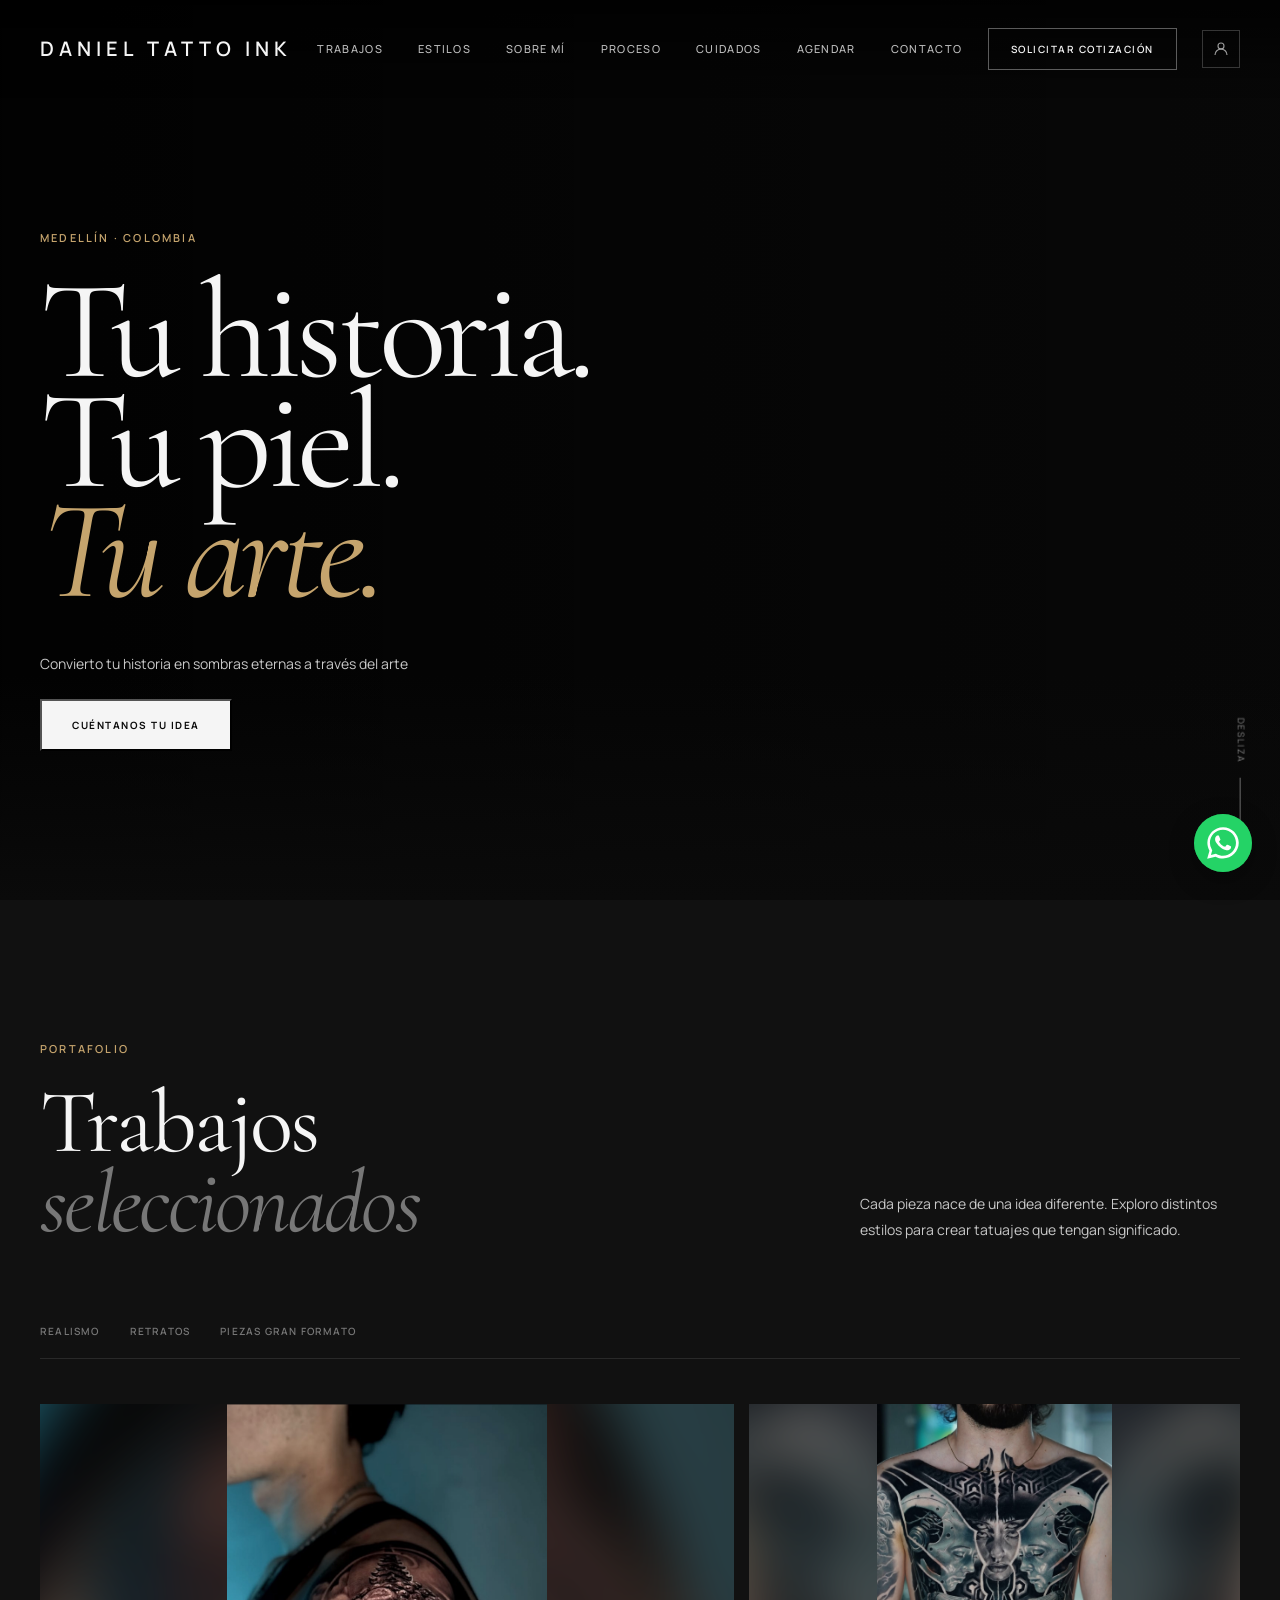
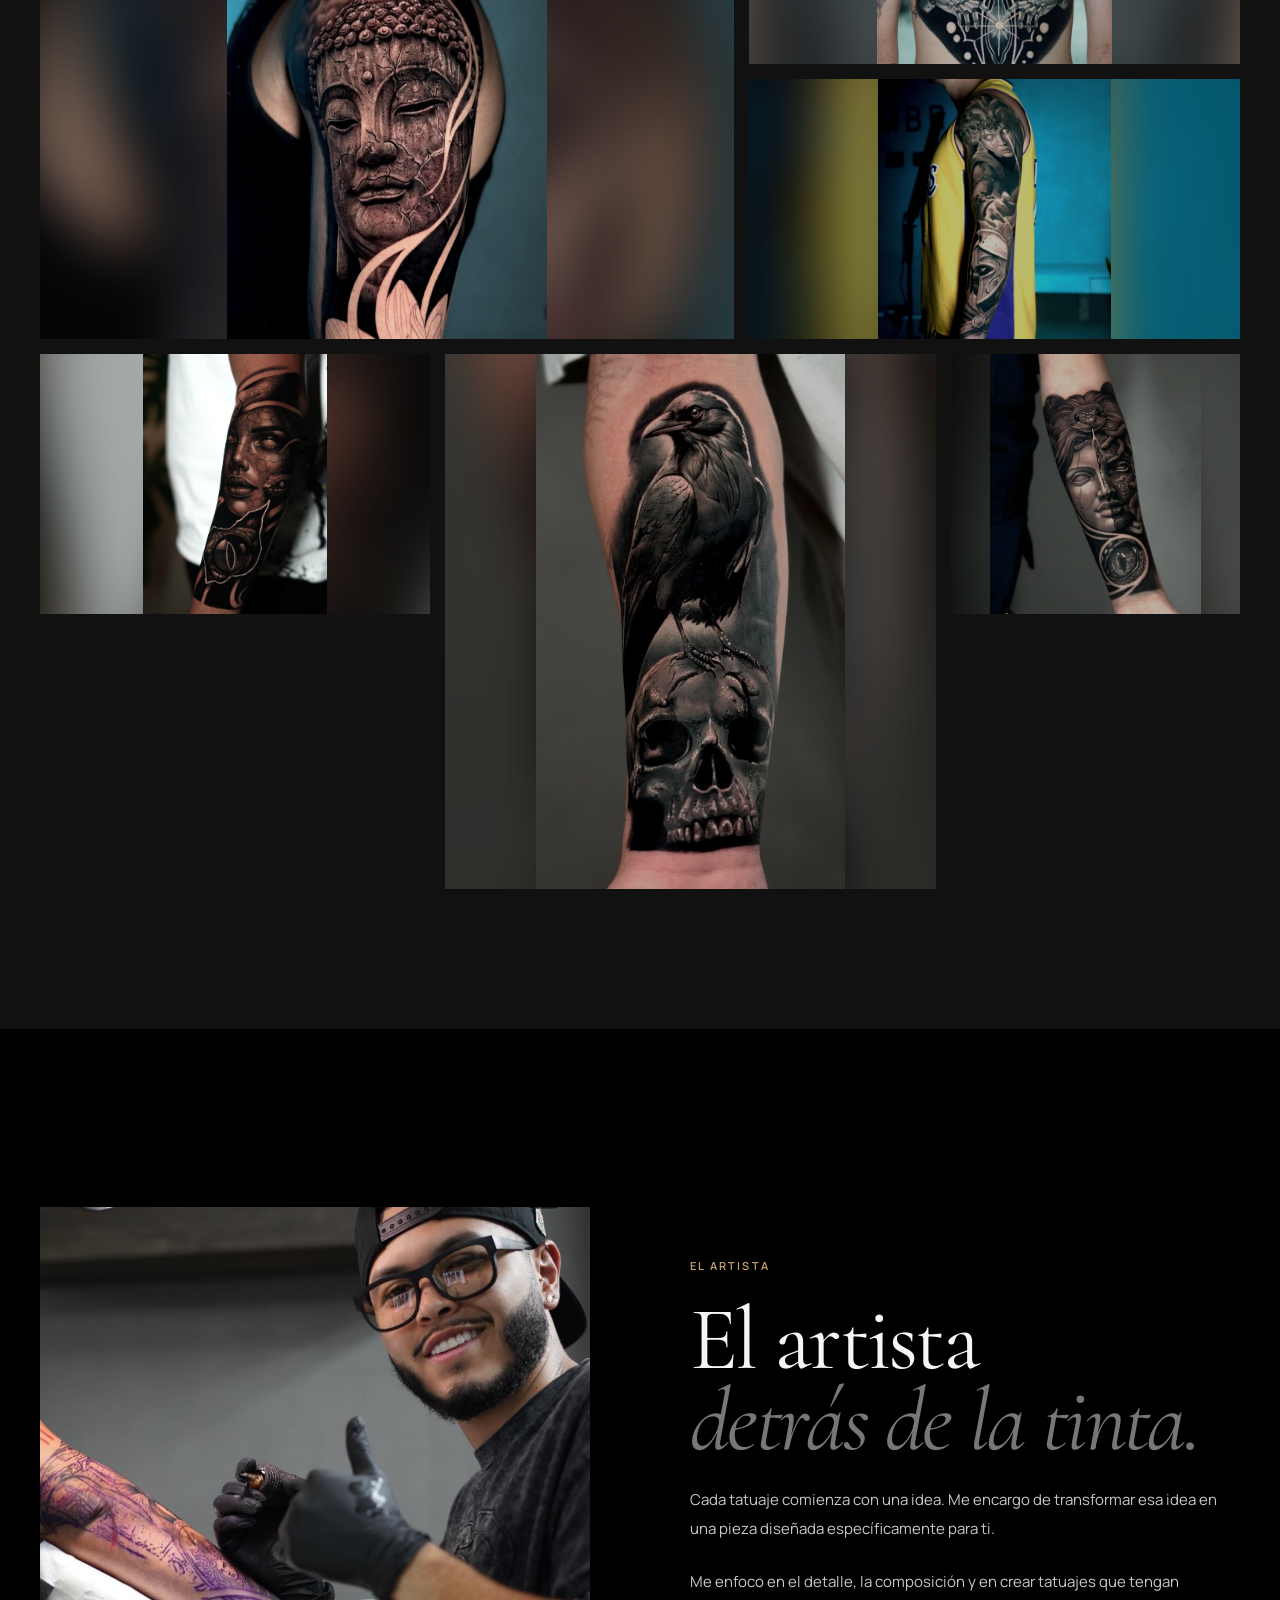
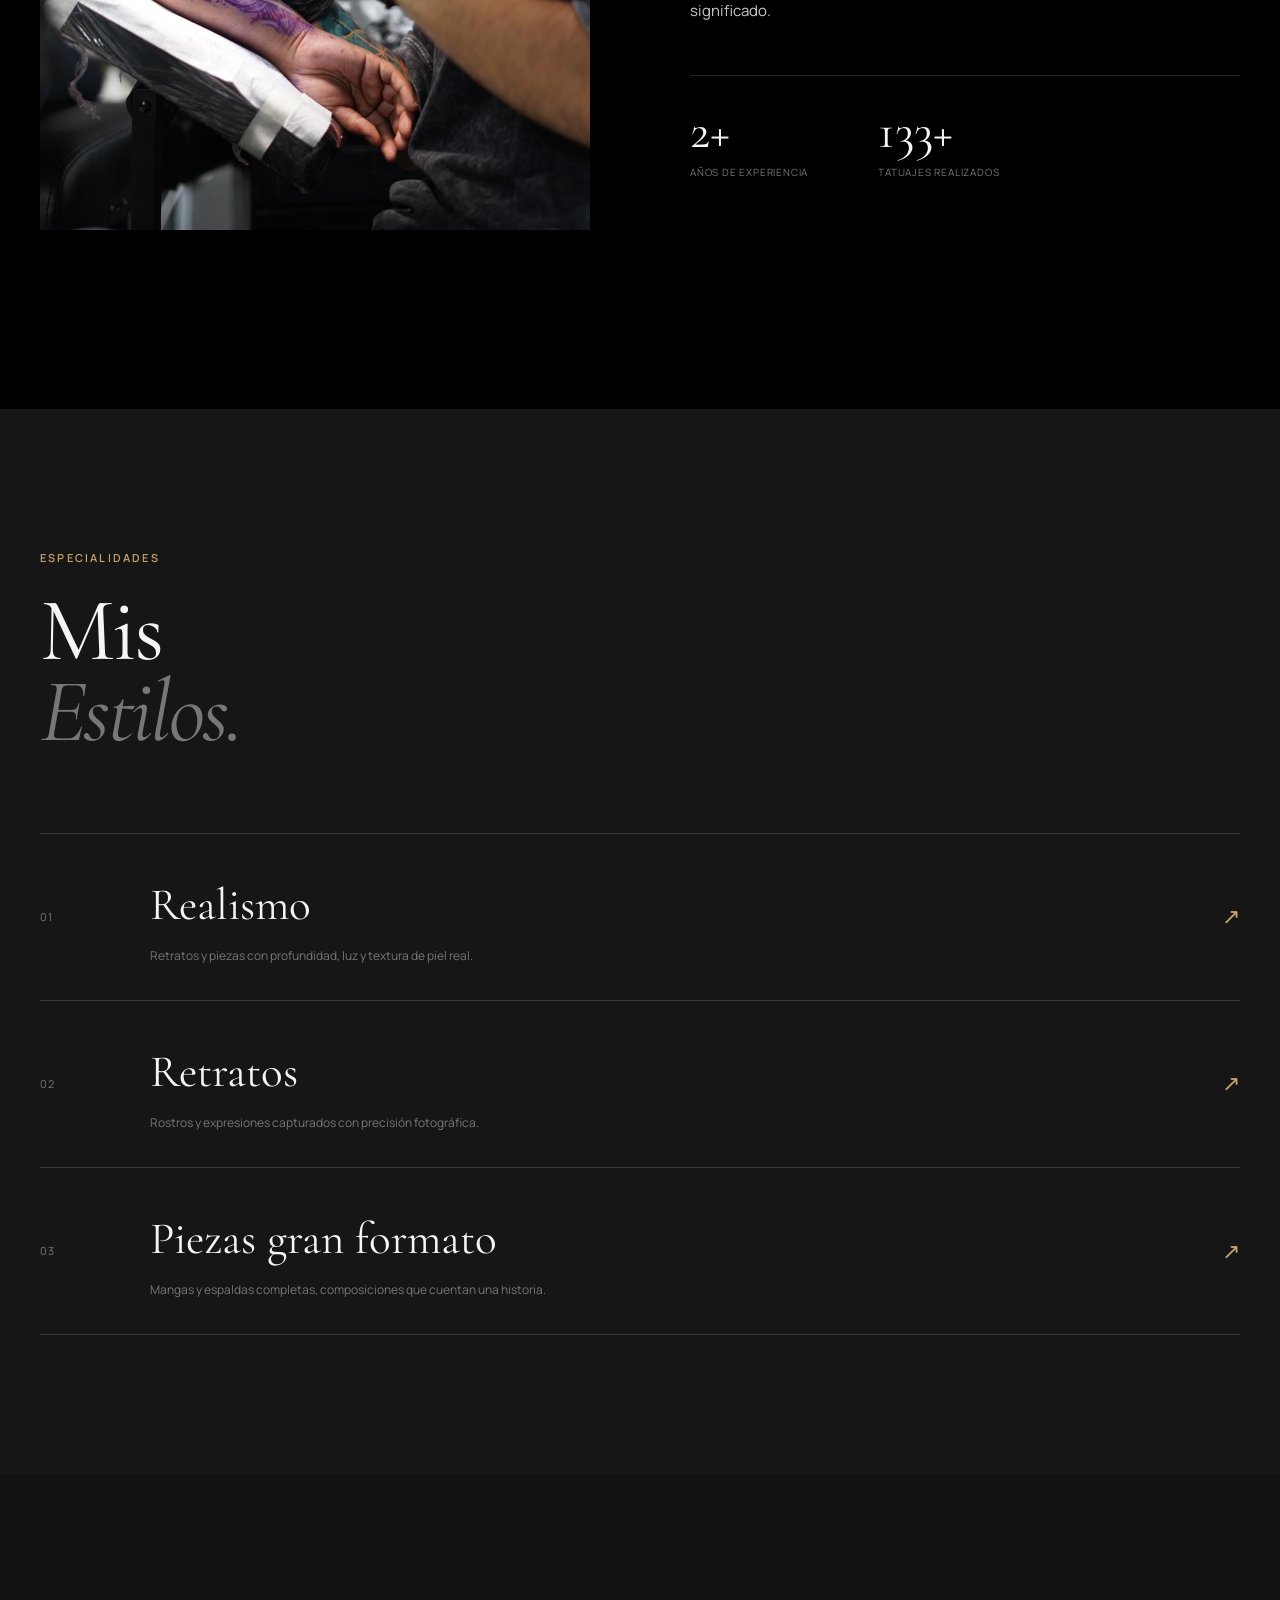
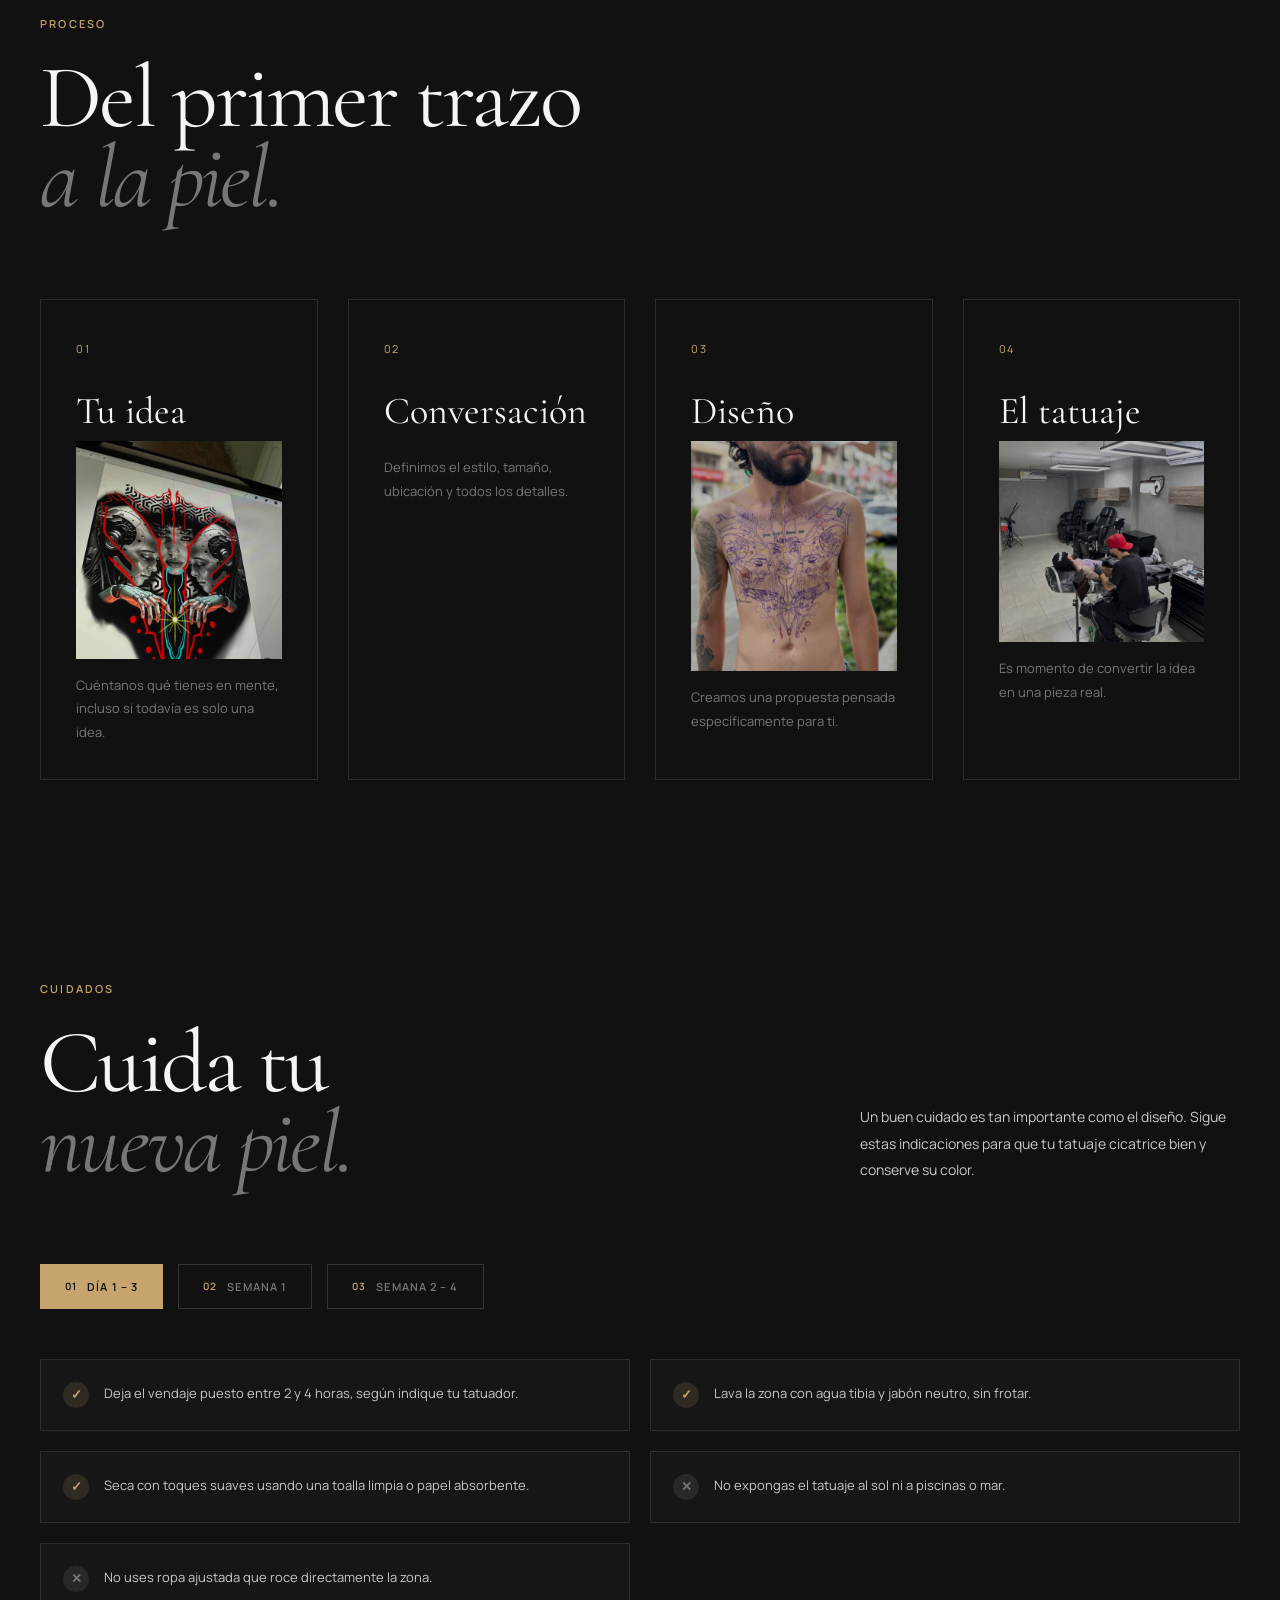
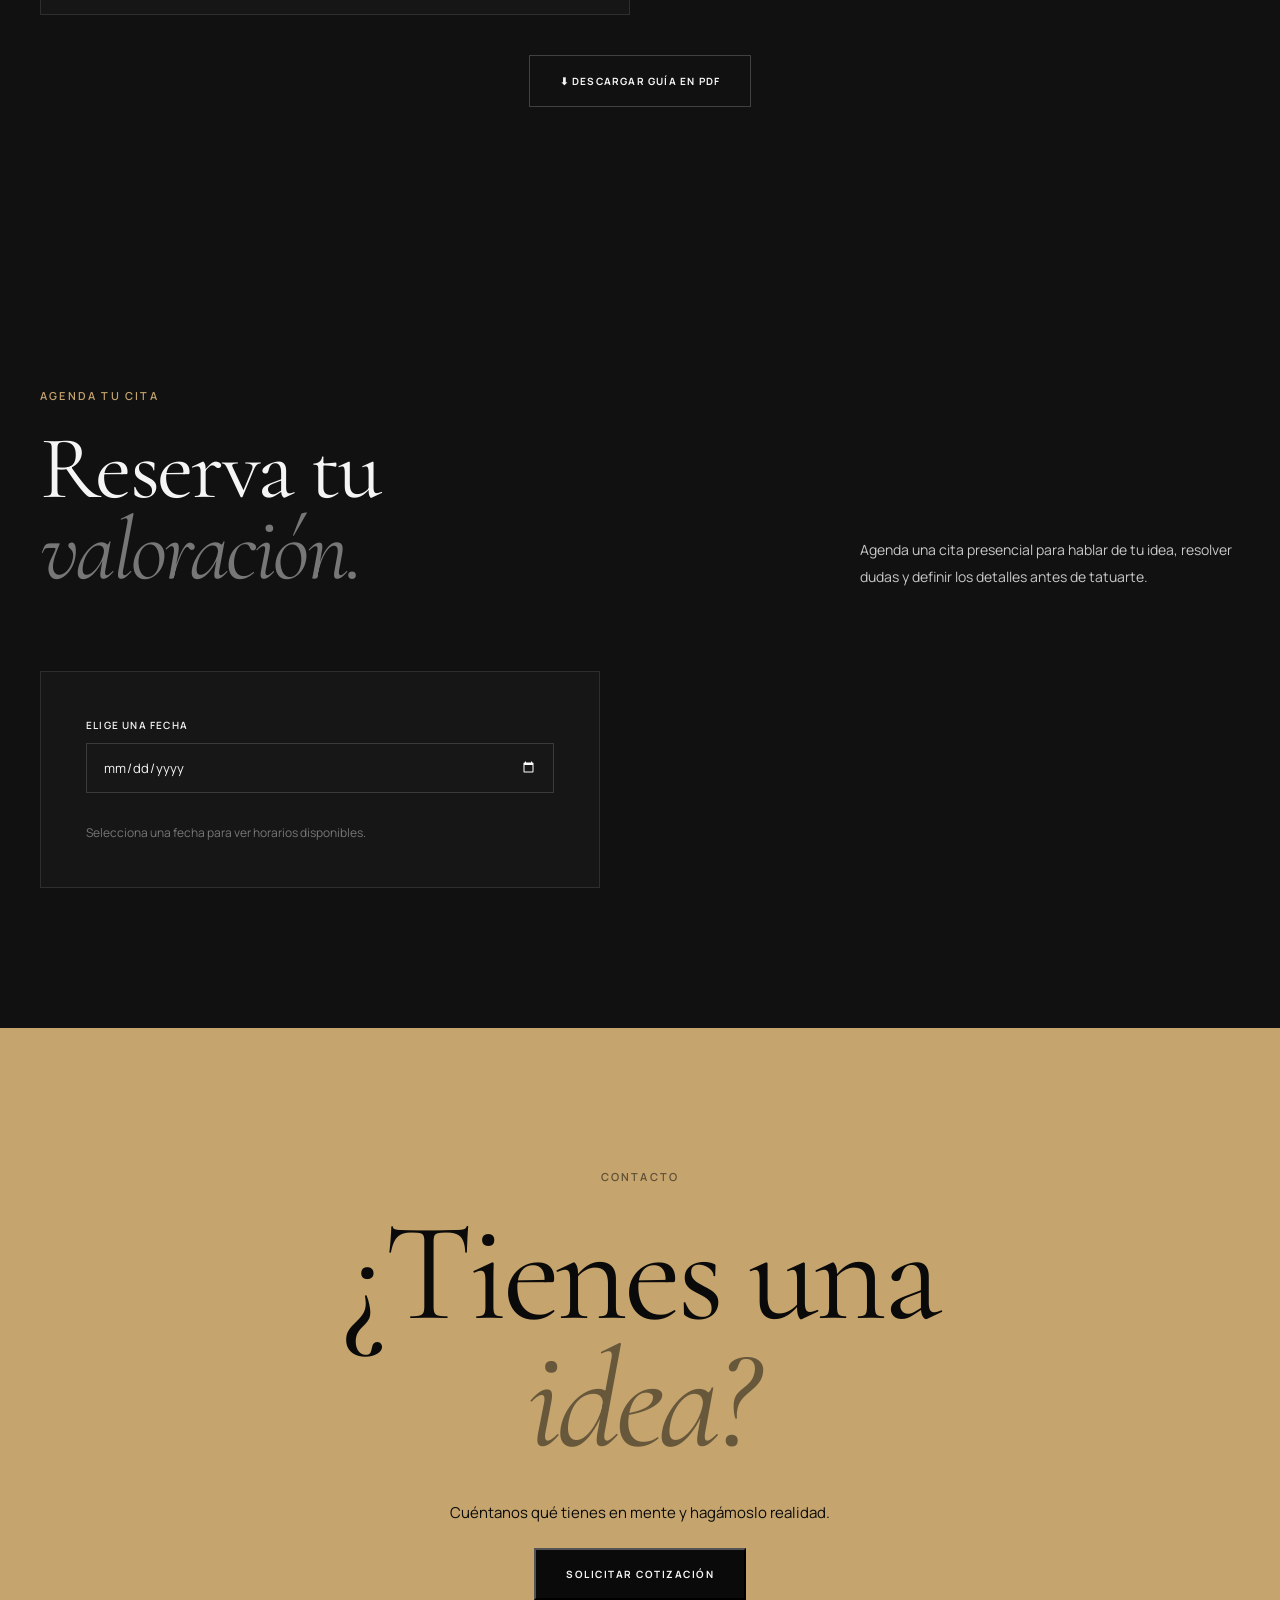
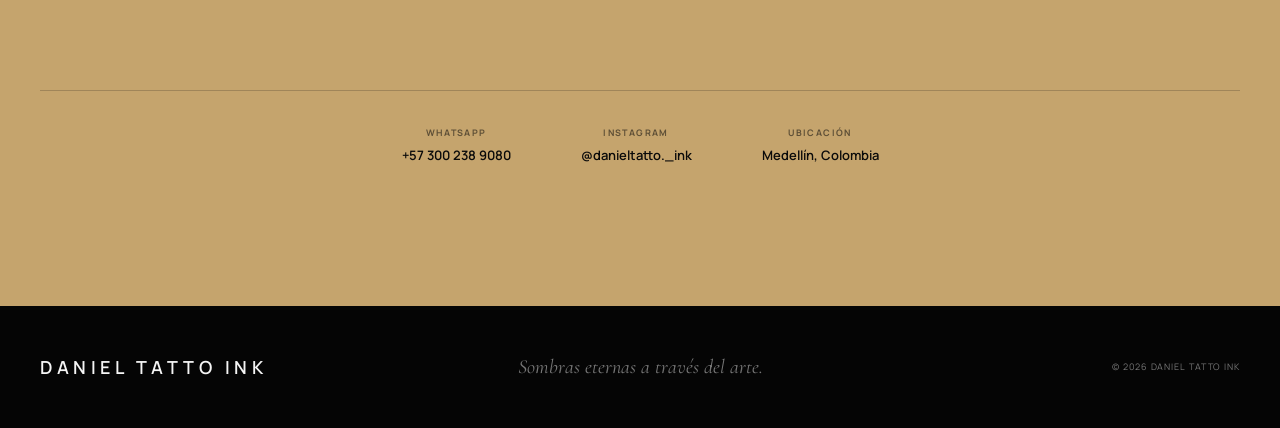
==== commit f20f4caf: "feat: calendario visual del panel admin con FullCalendar" ====
--- a/index.html
+++ b/index.html
@@ -48,6 +48,7 @@
                 <a href="#artista">Sobre mí</a>
                 <a href="#proceso">Proceso</a>
                 <a href="#cuidados">Cuidados</a>
+                <a href="#agendar">Agendar</a>
                 <a href="#contacto">Contacto</a>
 
                 <a href="https://inkora-production.up.railway.app/login" class="admin-icon-mobile" aria-label="Acceso administrador">
@@ -571,6 +572,95 @@
                     <a href="assets/cuidados-tatuaje.pdf" download class="secondary-button">
                         ⬇ Descargar guía en PDF
                     </a>
+
+                </div>
+
+            </div>
+
+        </section>
+
+        <!-- =========================
+            AGENDAR VALORACIÓN
+        ========================== -->
+
+        <section class="booking section" id="agendar">
+
+            <div class="container">
+
+                <div class="section-header reveal">
+
+                    <div>
+                        <p class="section-label">
+                            AGENDA TU CITA
+                        </p>
+
+                        <h2>
+                            Reserva tu<br>
+                            <em>valoración.</em>
+                        </h2>
+                    </div>
+
+                    <p class="section-description">
+                        Agenda una cita presencial para hablar de tu idea,
+                        resolver dudas y definir los detalles antes de tatuarte.
+                    </p>
+
+                </div>
+
+
+                <div class="booking-box reveal">
+
+                    <div class="booking-step" id="bookingStep1">
+
+                        <div class="form-group">
+                            <label for="bookingDate">Elige una fecha</label>
+                            <input type="date" id="bookingDate" name="bookingDate">
+                        </div>
+
+                        <div class="booking-slots" id="bookingSlots">
+                            <p class="booking-hint">Selecciona una fecha para ver horarios disponibles.</p>
+                        </div>
+
+                    </div>
+
+
+                    <div class="booking-step" id="bookingStep2" style="display: none;">
+
+                        <p class="booking-selected" id="bookingSelectedInfo"></p>
+
+                        <div class="form-group">
+                            <label for="bookingName">Nombre completo *</label>
+                            <input type="text" id="bookingName" placeholder="Tu nombre" required>
+                        </div>
+
+                        <div class="form-group">
+                            <label for="bookingPhone">WhatsApp / Celular *</label>
+                            <input type="tel" id="bookingPhone" placeholder="300 123 4567" required>
+                        </div>
+
+                        <div class="form-group">
+                            <label for="bookingEmail">Correo electrónico</label>
+                            <input type="email" id="bookingEmail" placeholder="tucorreo@email.com">
+                        </div>
+
+                        <div class="form-group">
+                            <label for="bookingIdea">¿Qué quieres tatuarte?</label>
+                            <textarea id="bookingIdea" rows="3" placeholder="Cuéntanos brevemente tu idea..."></textarea>
+                        </div>
+
+                        <div class="booking-actions">
+                            <button type="button" class="secondary-button" id="bookingBack">Atrás</button>
+                            <button type="button" class="primary-button" id="bookingConfirm">Confirmar cita</button>
+                        </div>
+
+                    </div>
+
+
+                    <div class="booking-step" id="bookingSuccess" style="display: none;">
+                        <div class="confirmation-icon">✓</div>
+                        <h3>¡Cita confirmada!</h3>
+                        <p id="bookingSuccessMessage"></p>
+                    </div>
 
                 </div>
 
--- a/css/style.css
+++ b/css/style.css
@@ -2435,4 +2435,117 @@
         border-top: 1px solid rgba(255, 255, 255, 0.15);
     }
 
+}
+
+/* =====================================================
+   AGENDAR VALORACIÓN
+===================================================== */
+
+.booking {
+    background: var(--color-bg-soft);
+}
+
+.booking-box {
+    max-width: 560px;
+    padding: 45px;
+    border: 1px solid rgba(255, 255, 255, 0.1);
+    background: rgba(255, 255, 255, 0.02);
+}
+
+.booking-box .form-group input[type="date"] {
+    width: 100%;
+    padding: 14px 16px;
+    background: #171717;
+    border: 1px solid rgba(255, 255, 255, 0.15);
+    color: var(--color-white);
+    font-family: var(--font-body);
+    font-size: 13px;
+    color-scheme: dark;
+}
+
+.booking-hint {
+    color: var(--color-muted);
+    font-size: 12px;
+    margin-top: 20px;
+}
+
+.booking-slots {
+    margin-top: 25px;
+}
+
+.slots-grid {
+    display: grid;
+    grid-template-columns: repeat(4, 1fr);
+    gap: 10px;
+}
+
+.slot-button {
+    padding: 12px 8px;
+    background: #171717;
+    border: 1px solid rgba(255, 255, 255, 0.15);
+    color: var(--color-white);
+    font-size: 12px;
+    cursor: pointer;
+    transition: border-color 0.3s ease, background 0.3s ease;
+}
+
+.slot-button:hover {
+    border-color: var(--color-accent);
+}
+
+.booking-selected {
+    color: var(--color-accent);
+    font-size: 13px;
+    margin-bottom: 25px;
+    padding-bottom: 20px;
+    border-bottom: 1px solid rgba(255, 255, 255, 0.1);
+}
+
+.booking-actions {
+    display: flex;
+    justify-content: flex-end;
+    align-items: center;
+    gap: 15px;
+    margin-top: 30px;
+}
+
+.booking-actions .primary-button {
+    margin-top: 0;
+}
+
+#bookingSuccess {
+    text-align: center;
+}
+
+#bookingSuccess h3 {
+    font-family: var(--font-display);
+    font-size: 32px;
+    font-weight: 400;
+    margin-top: 15px;
+}
+
+#bookingSuccess p {
+    margin-top: 15px;
+    color: var(--color-text);
+    font-size: 13px;
+}
+
+@media (max-width: 600px) {
+
+    .booking-box {
+        padding: 30px 22px;
+    }
+
+    .slots-grid {
+        grid-template-columns: repeat(3, 1fr);
+    }
+
+    .booking-actions {
+        flex-direction: column-reverse;
+    }
+
+    .booking-actions button {
+        width: 100%;
+    }
+
 }
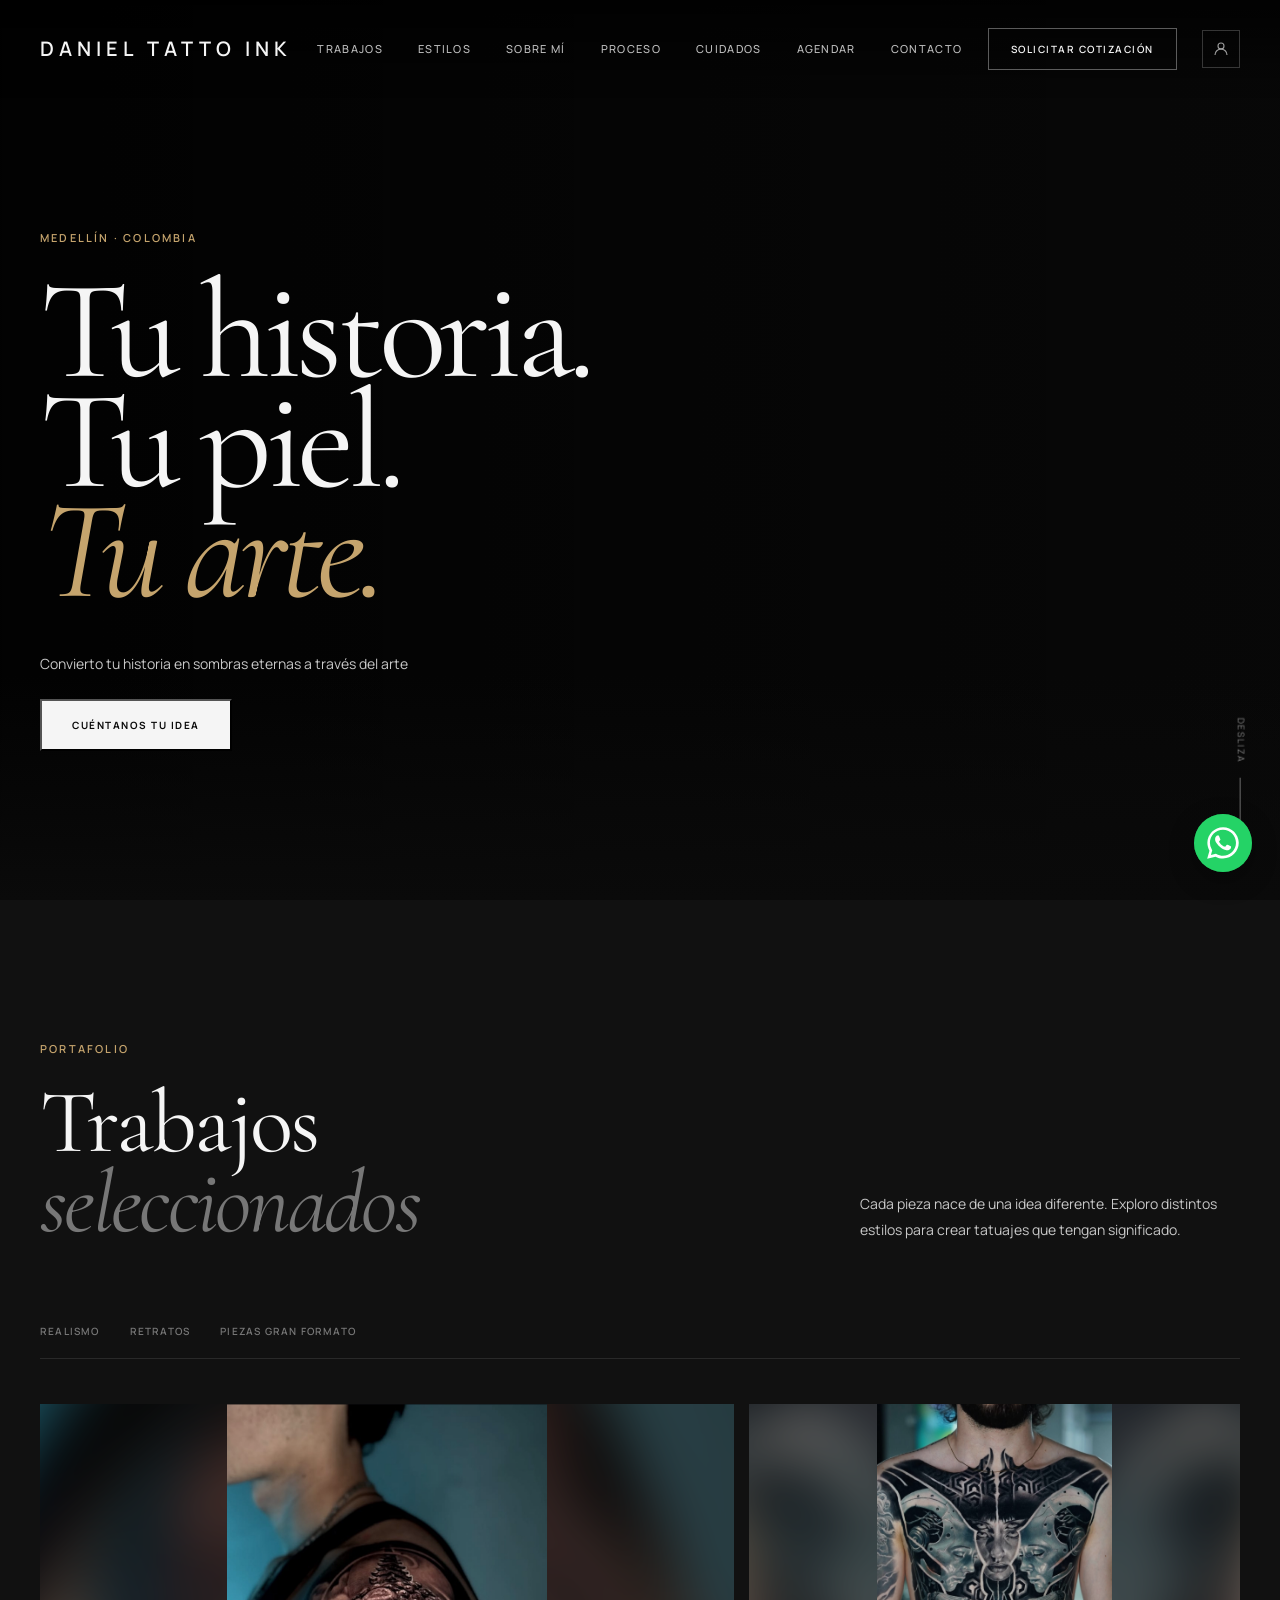
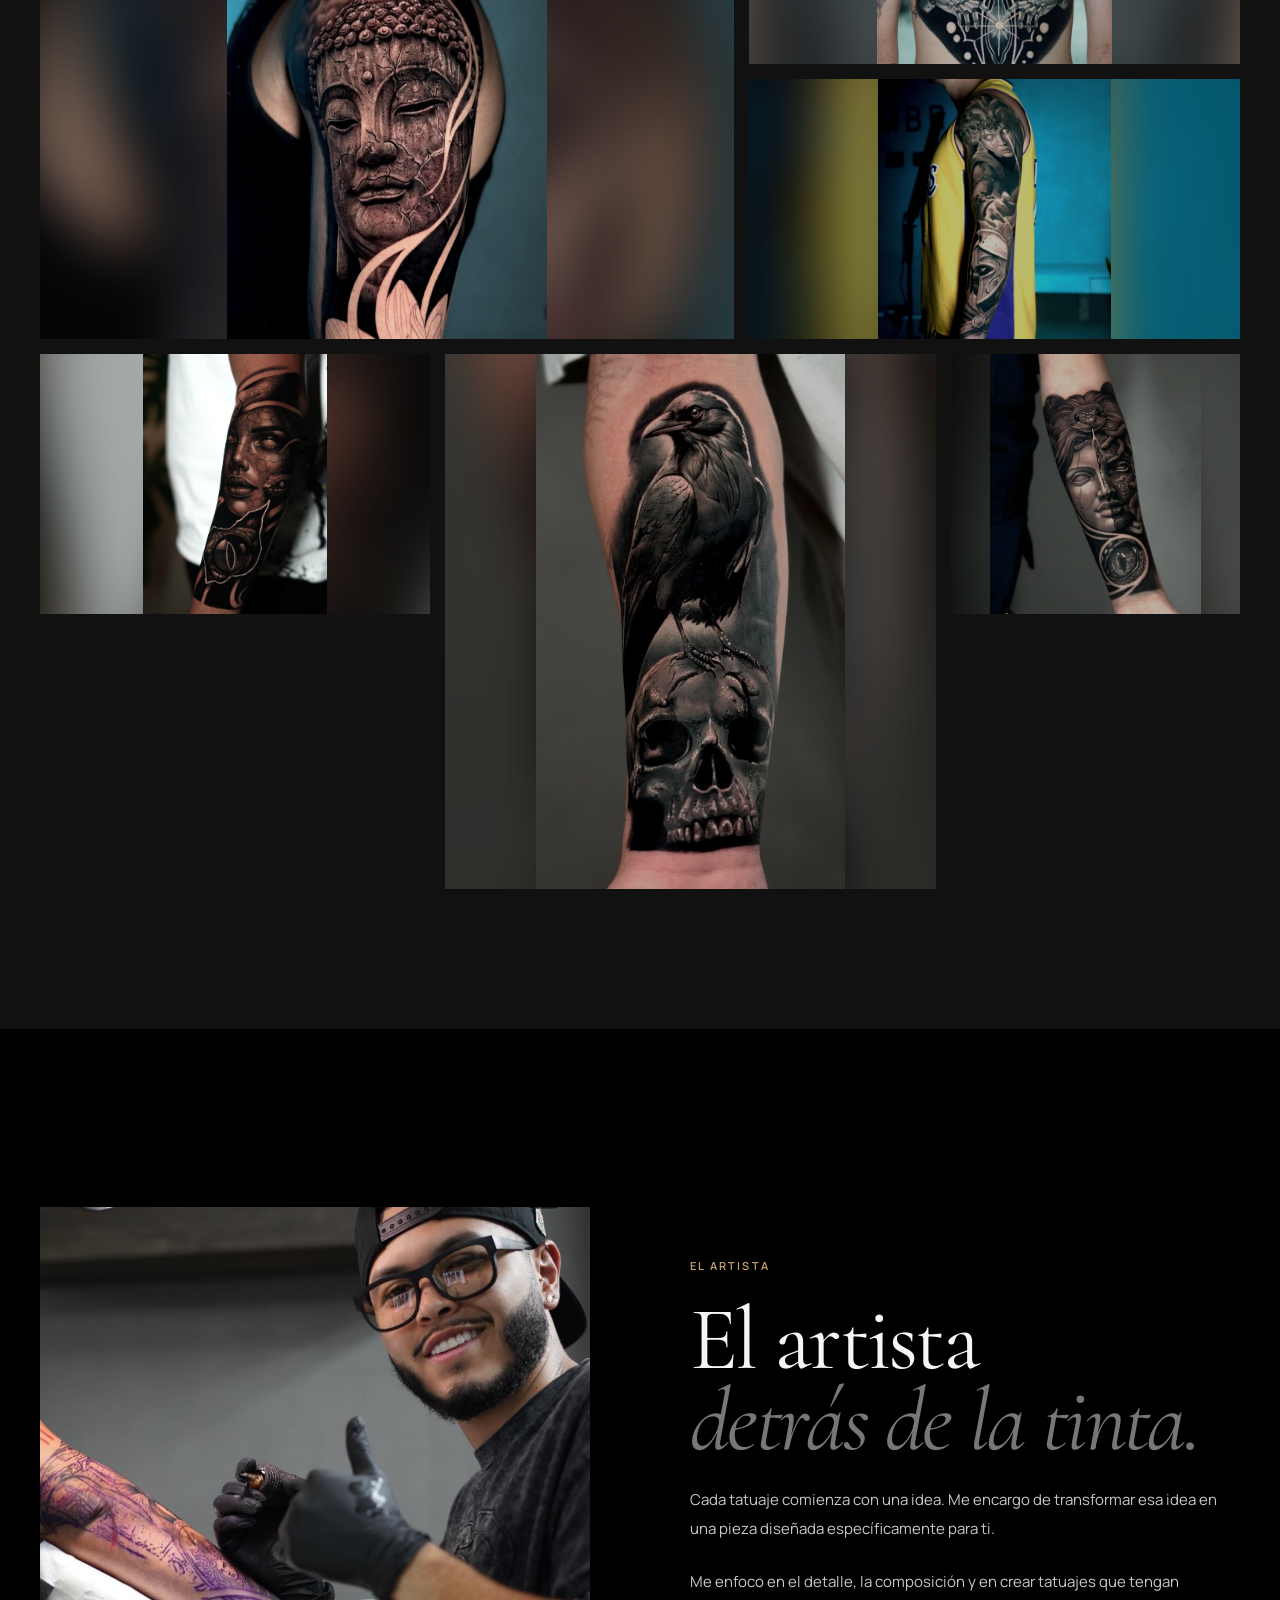
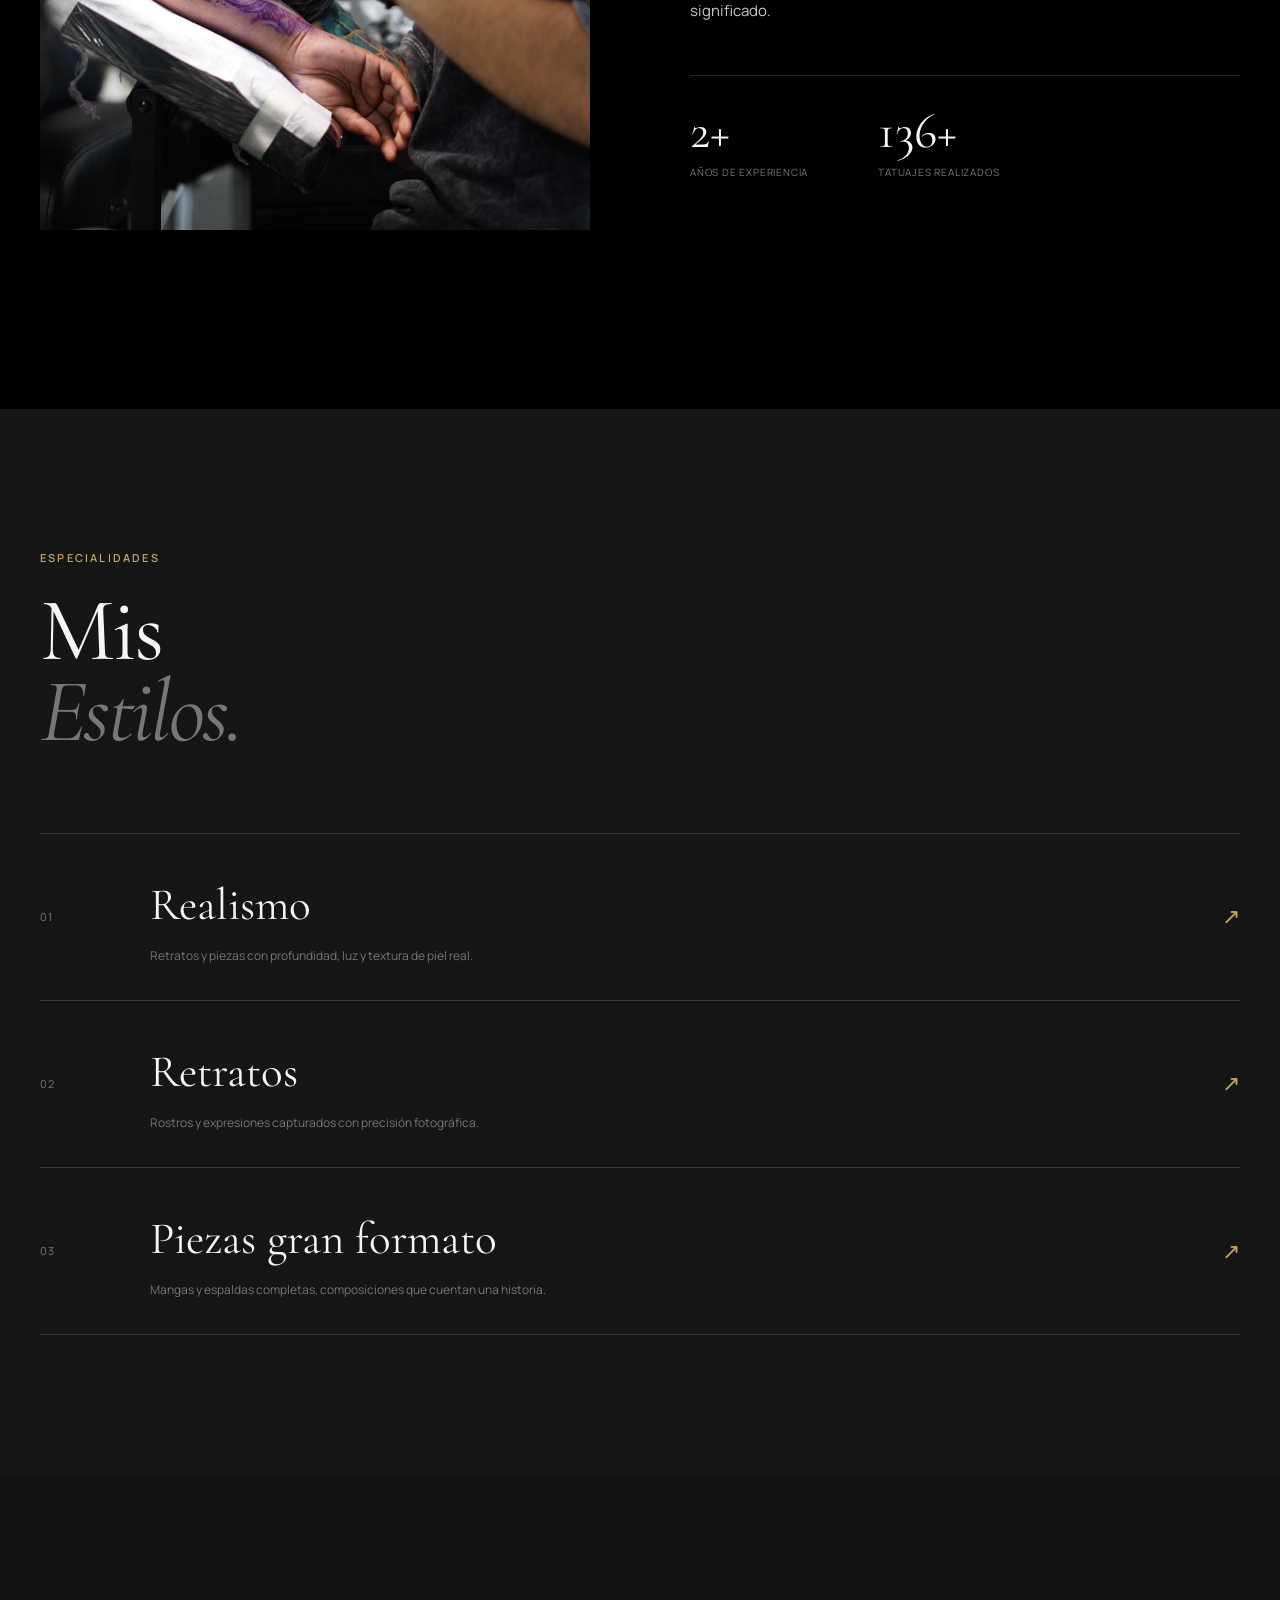
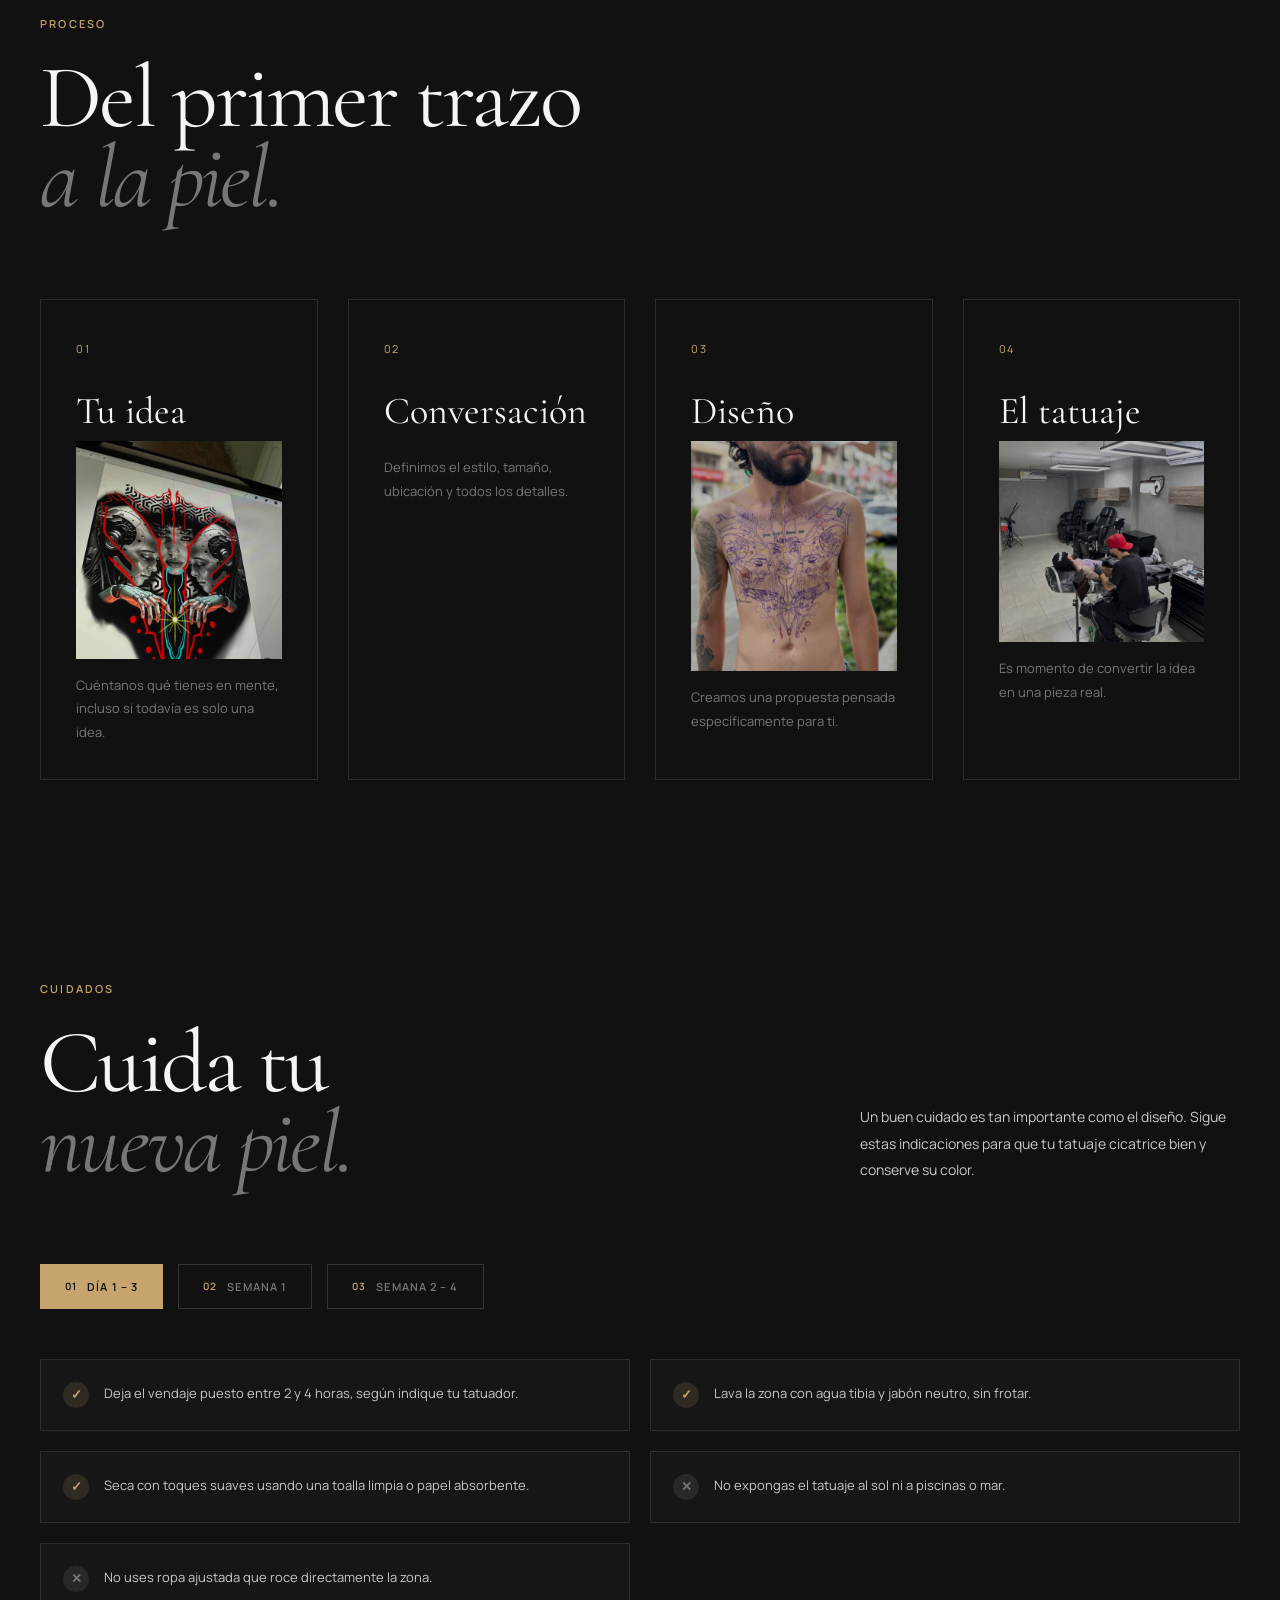
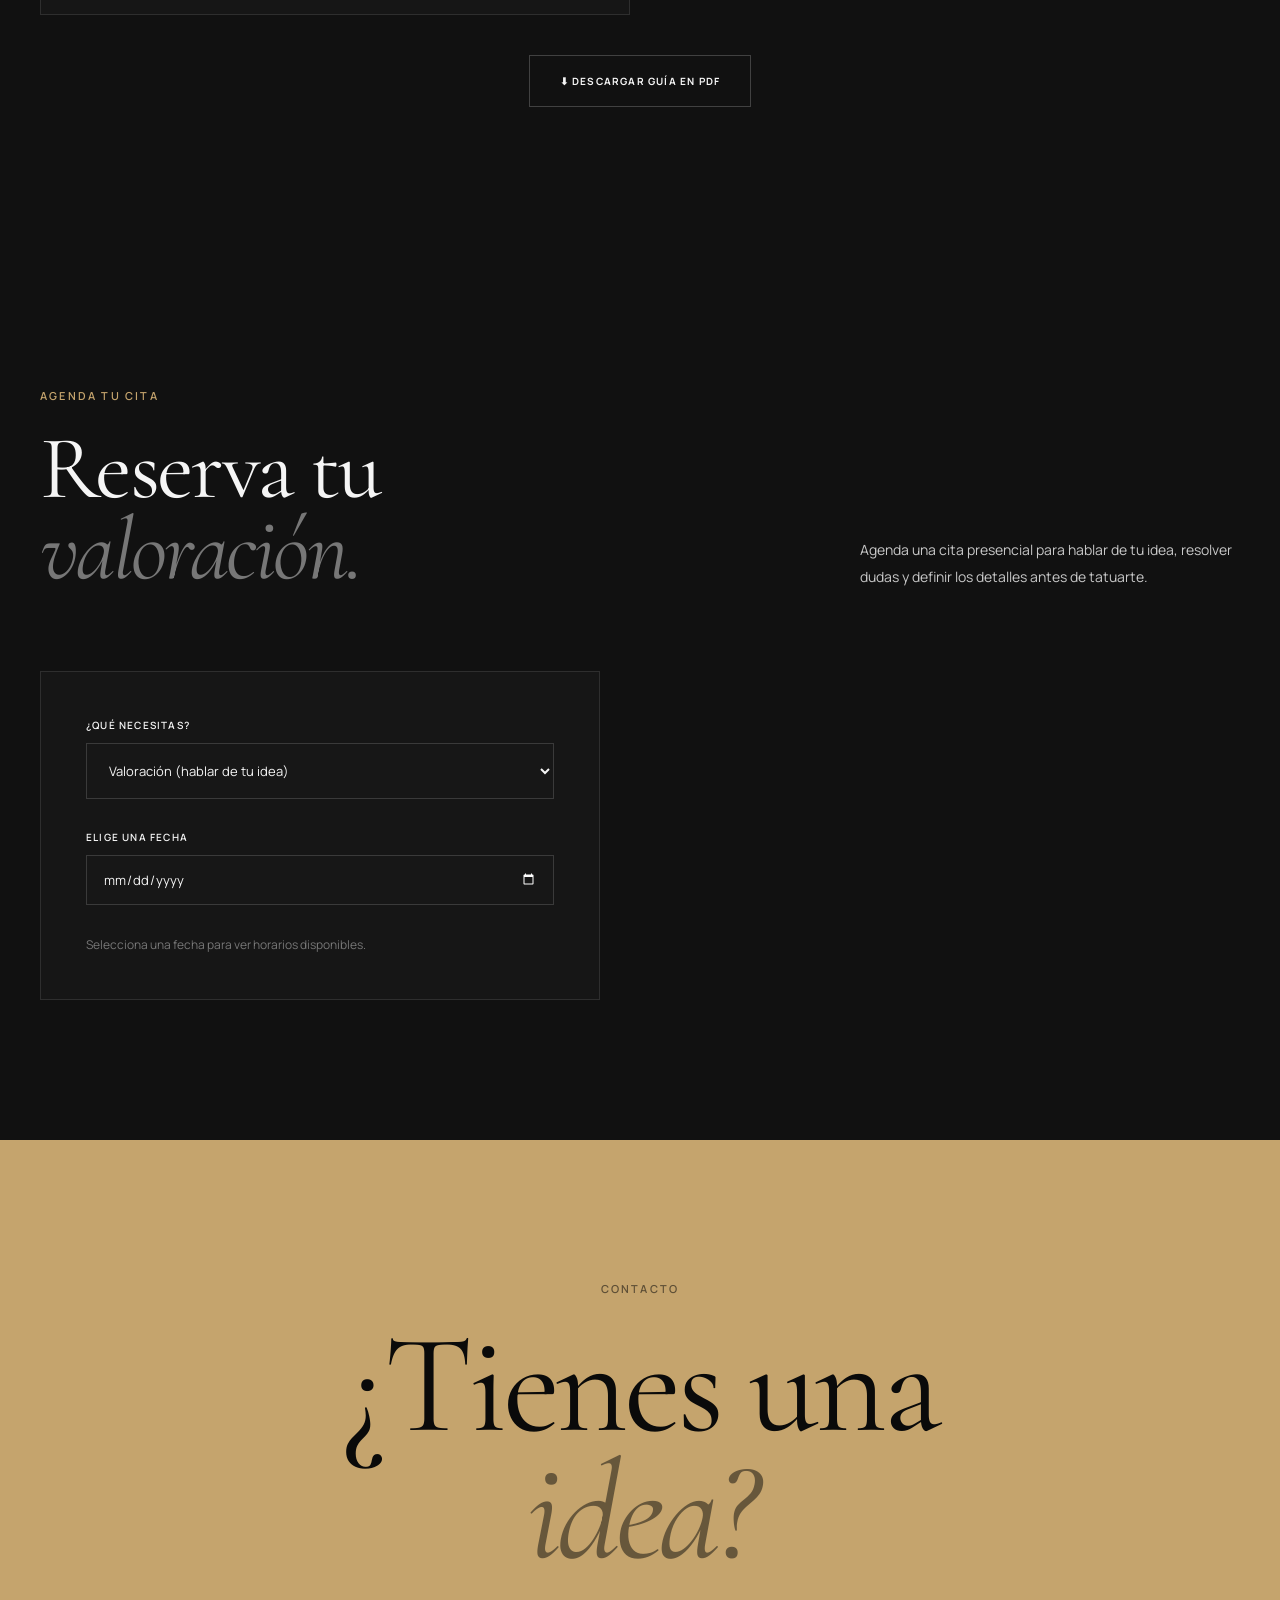
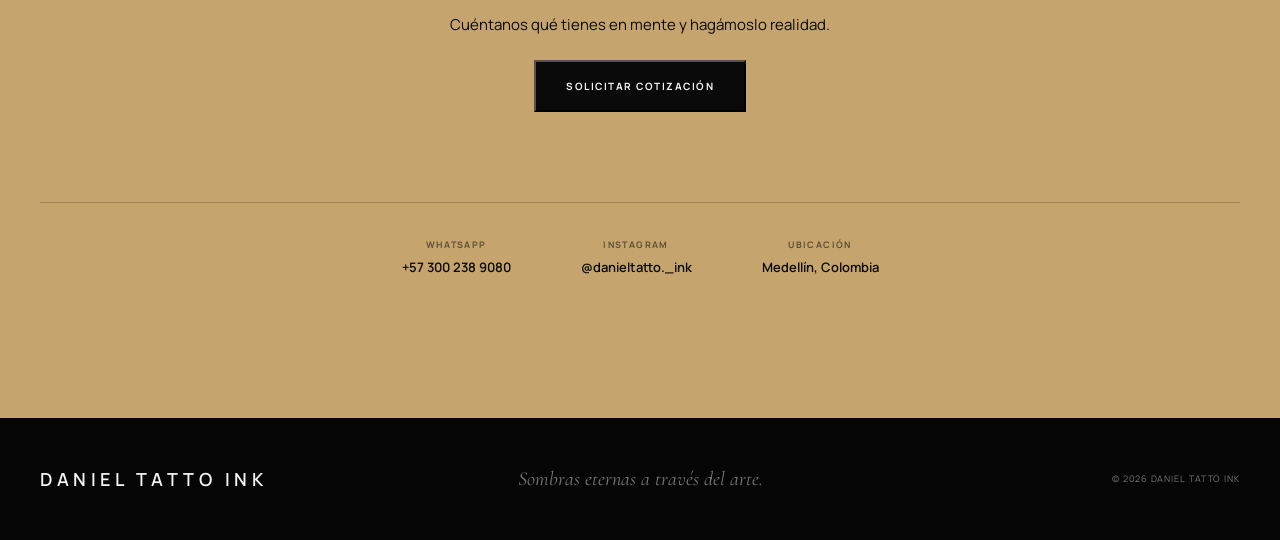
==== commit f73acf41: "feat: tipo de cita, duracion real, vista dia, validacion de solapamiento" ====
--- a/index.html
+++ b/index.html
@@ -611,6 +611,14 @@
                 <div class="booking-box reveal">
 
                     <div class="booking-step" id="bookingStep1">
+
+                        <div class="form-group">
+                            <label for="bookingTipo">¿Qué necesitas?</label>
+                            <select id="bookingTipo">
+                                <option value="valoracion">Valoración (hablar de tu idea)</option>
+                                <option value="tatuaje">Cita para tatuaje</option>
+                            </select>
+                        </div>
 
                         <div class="form-group">
                             <label for="bookingDate">Elige una fecha</label>
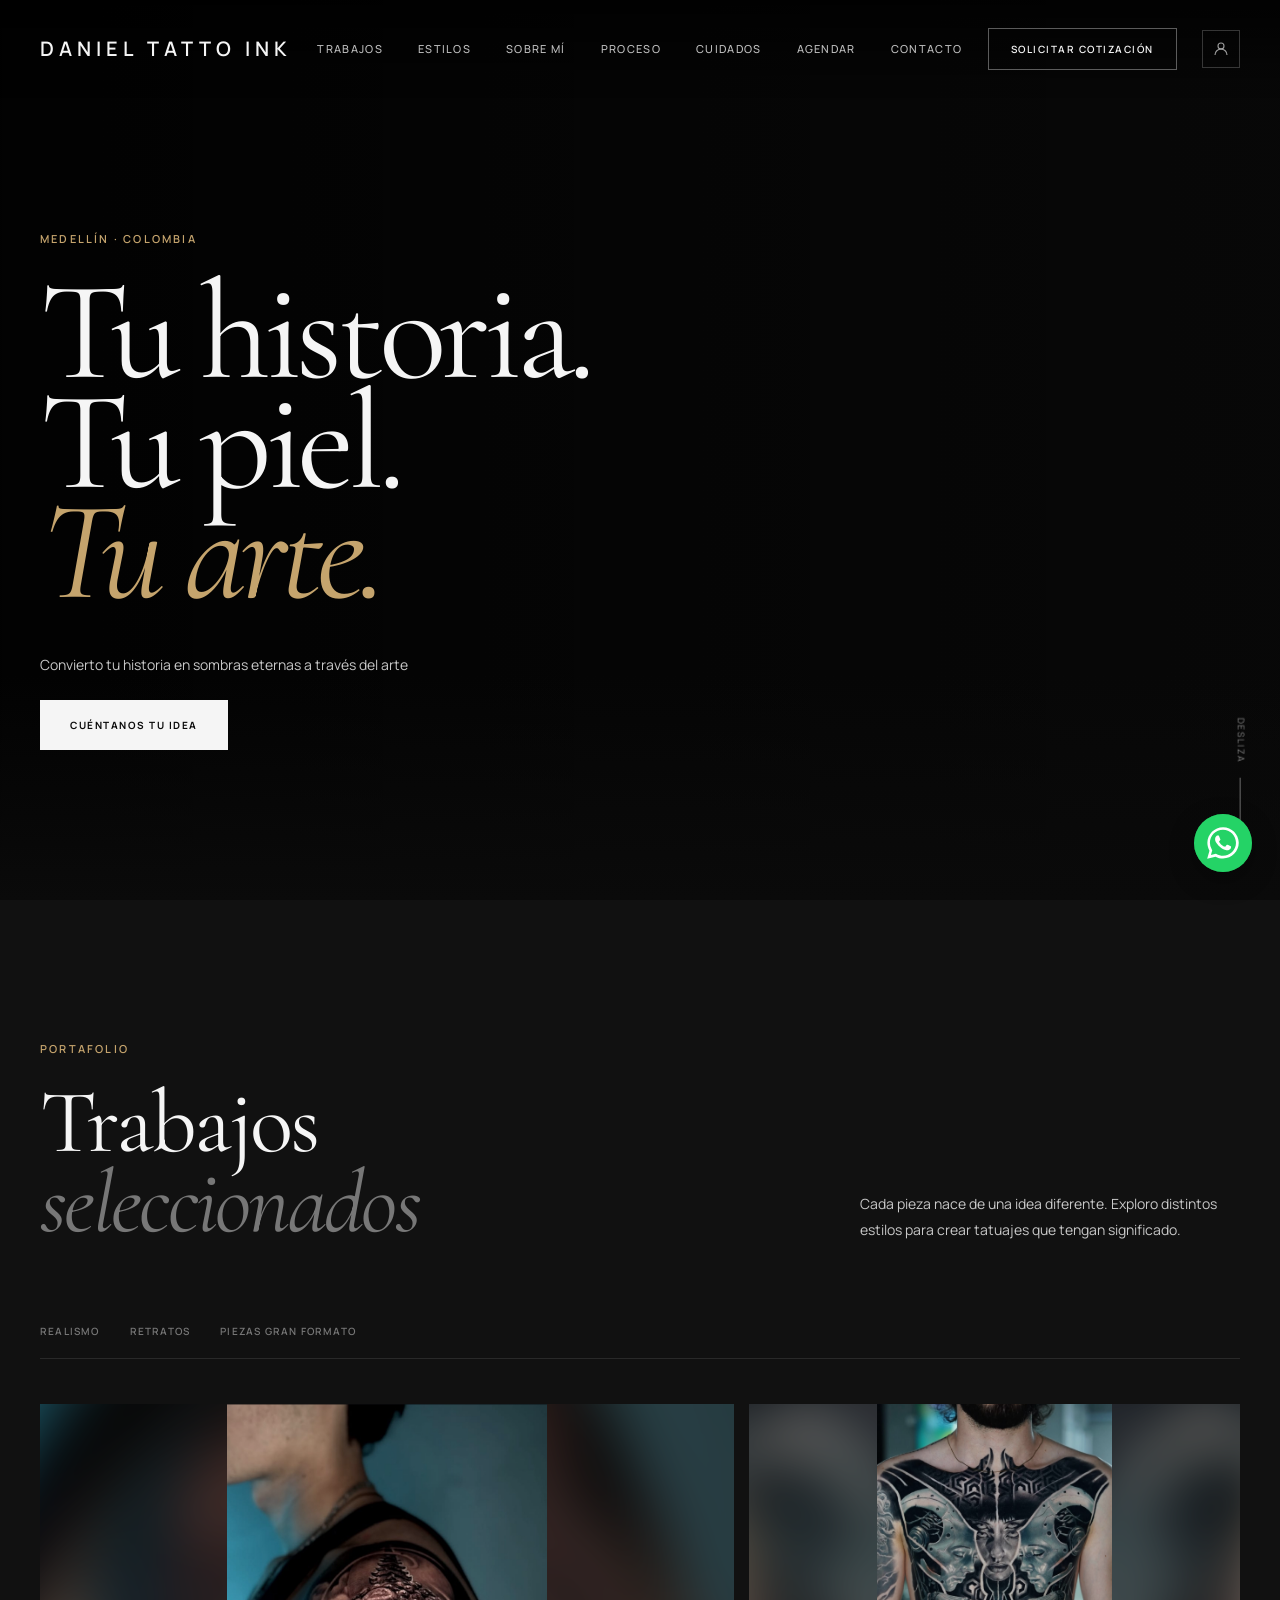
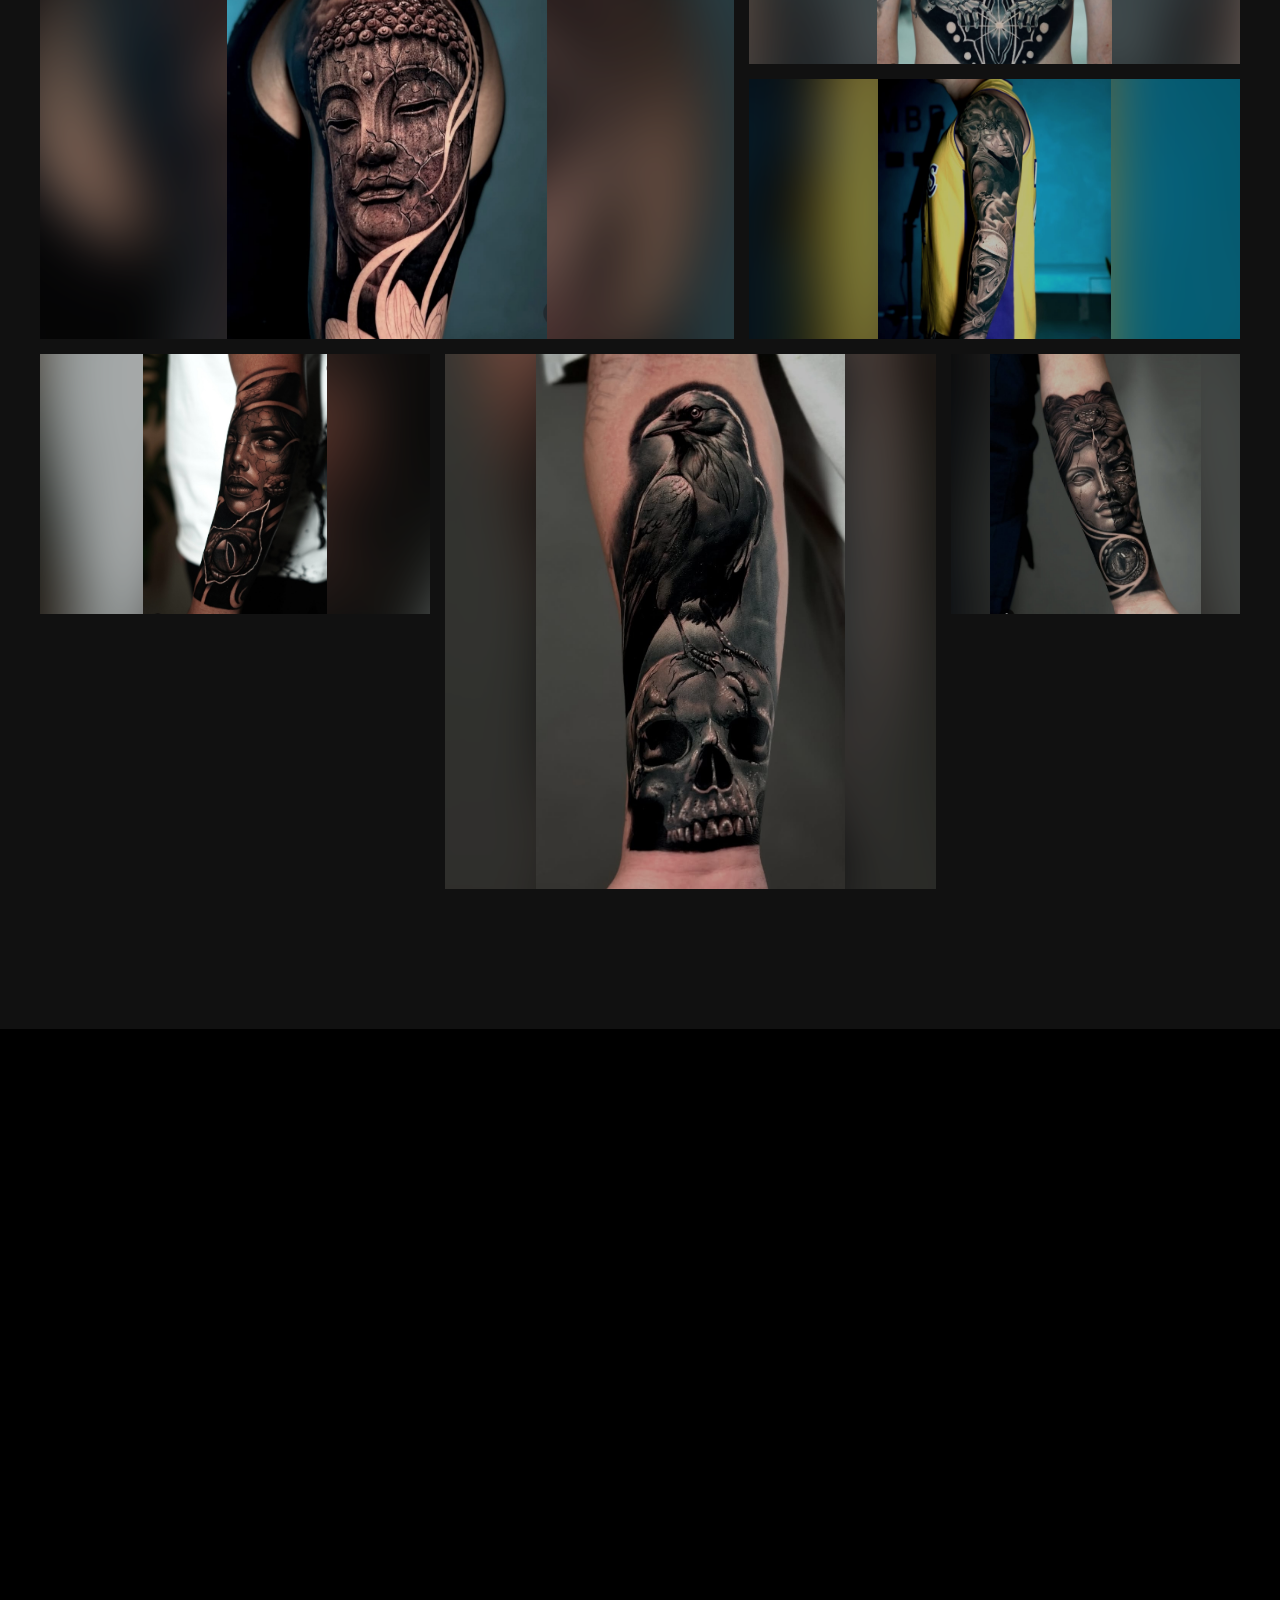
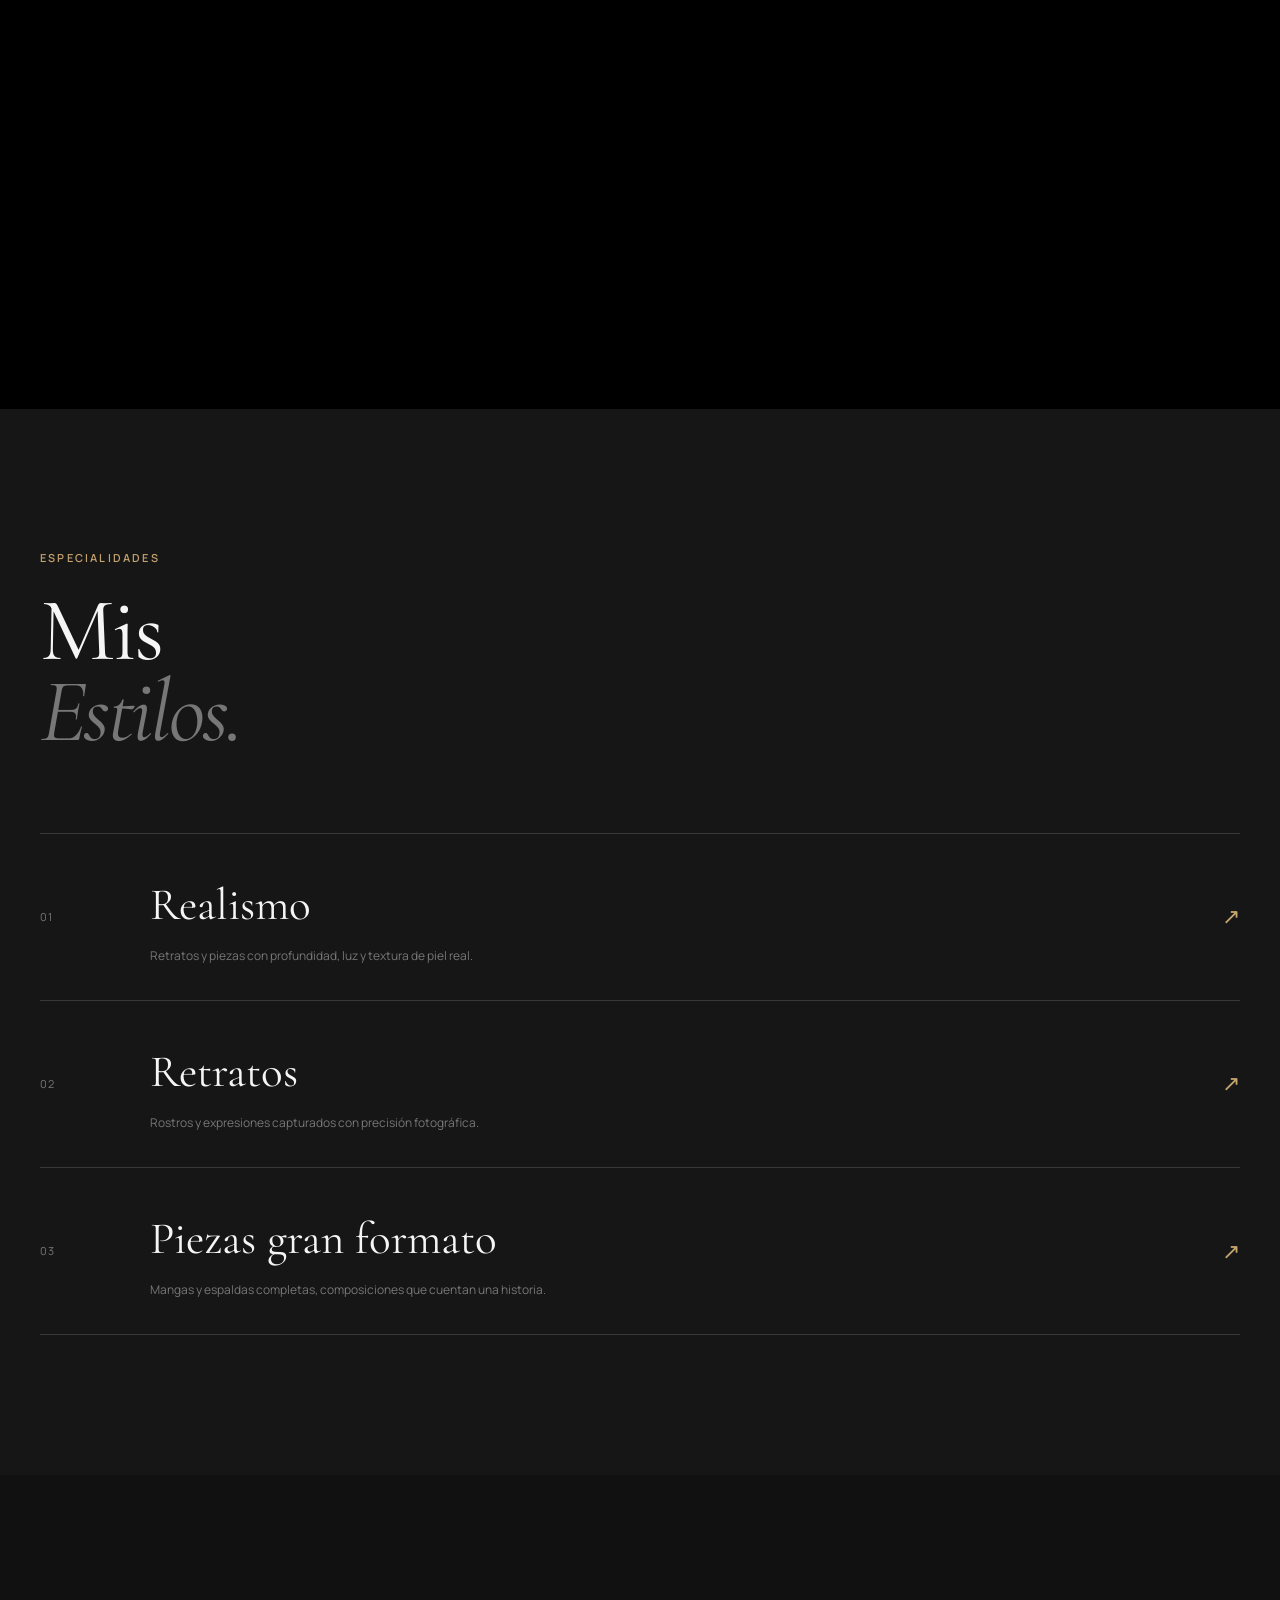
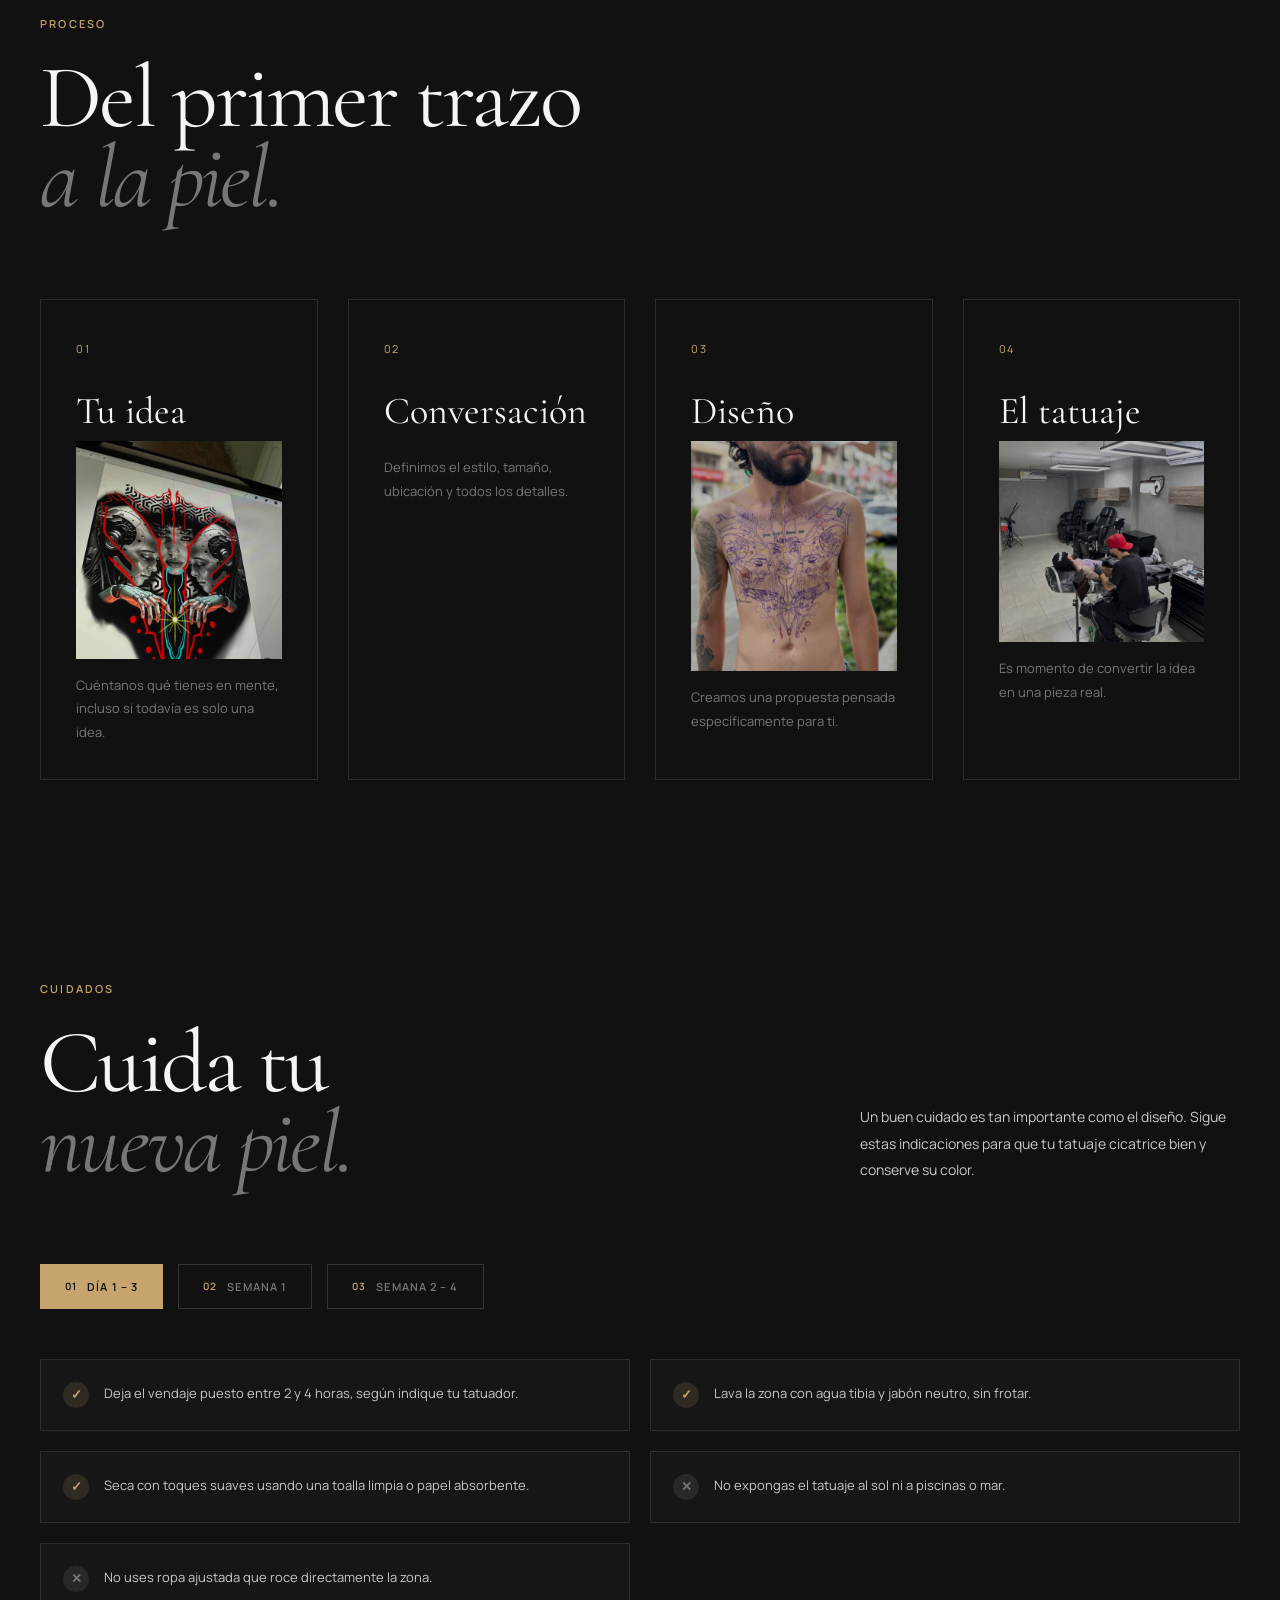
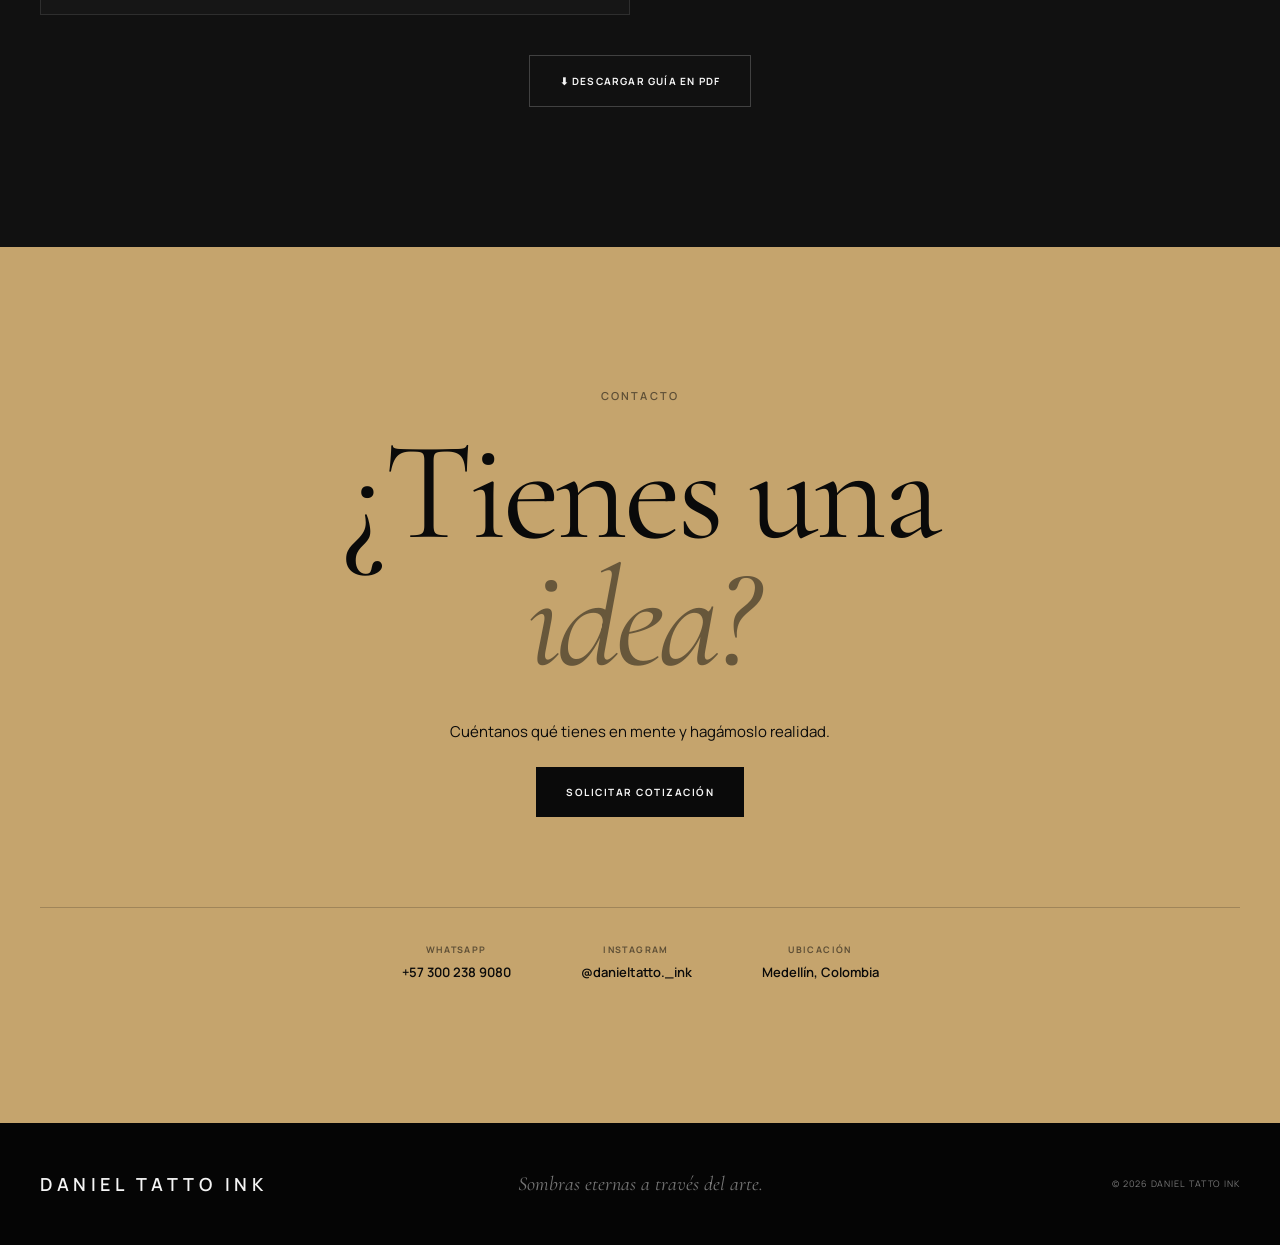
==== commit f6fb49cb: "Actualizacion" ====
--- a/index.html
+++ b/index.html
@@ -48,7 +48,7 @@
                 <a href="#artista">Sobre mí</a>
                 <a href="#proceso">Proceso</a>
                 <a href="#cuidados">Cuidados</a>
-                <a href="#agendar">Agendar</a>
+                <a href="agendar.html">Agendar</a>
                 <a href="#contacto">Contacto</a>
 
                 <a href="https://inkora-production.up.railway.app/login" class="admin-icon-mobile" aria-label="Acceso administrador">
@@ -56,12 +56,12 @@
                         <circle cx="12" cy="8" r="4"/>
                         <path d="M4 20c0-4.4 3.6-8 8-8s8 3.6 8 8"/>
                     </svg>
-                    <span></span>
+                    <span>Admin</span>
                 </a>
 
             </nav>
 
-            <a href="#contacto" class="nav-button">
+            <a href="cotizar.html" class="nav-button">
                 Solicitar cotización
             </a>
 
@@ -112,9 +112,9 @@
                     Convierto tu historia en sombras eternas a través del arte
                 </p>
 
-                <button class="primary-button js-open-quote">
+                <a href="cotizar.html" class="primary-button">
                     Cuéntanos tu idea
-                </button>
+                </a>
 
             </div>
 
@@ -579,103 +579,6 @@
 
         </section>
 
-        <!-- =========================
-            AGENDAR VALORACIÓN
-        ========================== -->
-
-        <section class="booking section" id="agendar">
-
-            <div class="container">
-
-                <div class="section-header reveal">
-
-                    <div>
-                        <p class="section-label">
-                            AGENDA TU CITA
-                        </p>
-
-                        <h2>
-                            Reserva tu<br>
-                            <em>valoración.</em>
-                        </h2>
-                    </div>
-
-                    <p class="section-description">
-                        Agenda una cita presencial para hablar de tu idea,
-                        resolver dudas y definir los detalles antes de tatuarte.
-                    </p>
-
-                </div>
-
-
-                <div class="booking-box reveal">
-
-                    <div class="booking-step" id="bookingStep1">
-
-                        <div class="form-group">
-                            <label for="bookingTipo">¿Qué necesitas?</label>
-                            <select id="bookingTipo">
-                                <option value="valoracion">Valoración (hablar de tu idea)</option>
-                                <option value="tatuaje">Cita para tatuaje</option>
-                            </select>
-                        </div>
-
-                        <div class="form-group">
-                            <label for="bookingDate">Elige una fecha</label>
-                            <input type="date" id="bookingDate" name="bookingDate">
-                        </div>
-
-                        <div class="booking-slots" id="bookingSlots">
-                            <p class="booking-hint">Selecciona una fecha para ver horarios disponibles.</p>
-                        </div>
-
-                    </div>
-
-
-                    <div class="booking-step" id="bookingStep2" style="display: none;">
-
-                        <p class="booking-selected" id="bookingSelectedInfo"></p>
-
-                        <div class="form-group">
-                            <label for="bookingName">Nombre completo *</label>
-                            <input type="text" id="bookingName" placeholder="Tu nombre" required>
-                        </div>
-
-                        <div class="form-group">
-                            <label for="bookingPhone">WhatsApp / Celular *</label>
-                            <input type="tel" id="bookingPhone" placeholder="300 123 4567" required>
-                        </div>
-
-                        <div class="form-group">
-                            <label for="bookingEmail">Correo electrónico</label>
-                            <input type="email" id="bookingEmail" placeholder="tucorreo@email.com">
-                        </div>
-
-                        <div class="form-group">
-                            <label for="bookingIdea">¿Qué quieres tatuarte?</label>
-                            <textarea id="bookingIdea" rows="3" placeholder="Cuéntanos brevemente tu idea..."></textarea>
-                        </div>
-
-                        <div class="booking-actions">
-                            <button type="button" class="secondary-button" id="bookingBack">Atrás</button>
-                            <button type="button" class="primary-button" id="bookingConfirm">Confirmar cita</button>
-                        </div>
-
-                    </div>
-
-
-                    <div class="booking-step" id="bookingSuccess" style="display: none;">
-                        <div class="confirmation-icon">✓</div>
-                        <h3>¡Cita confirmada!</h3>
-                        <p id="bookingSuccessMessage"></p>
-                    </div>
-
-                </div>
-
-            </div>
-
-        </section>
-
 
         <!-- =========================
              CTA
@@ -699,9 +602,9 @@
                     y hagámoslo realidad.
                 </p>
 
-                <button class="primary-button js-open-quote magnetic">
+                <a href="cotizar.html" class="primary-button magnetic">
                     Solicitar cotización
-                </button>
+                </a>
 
                 <div class="contact-info">
 
@@ -745,643 +648,17 @@
 
     <!-- JavaScript -->
     <script src="js/script.js"></script>
-    
-    <!-- =====================================================
-     MODAL — SOLICITAR COTIZACIÓN
-    ===================================================== -->
-
-    <div class="quote-modal" id="quoteModal">
-
-        <div class="quote-overlay"></div>
-
-        <div class="quote-container">
-
-            <!-- BOTÓN CERRAR -->
-
-            <button
-                class="quote-close"
-                id="quoteClose"
-                aria-label="Cerrar formulario"
-            >
-                ×
-            </button>
-
-
-            <!-- =================================================
-                ENCABEZADO
-            ================================================== -->
-
-            <div class="quote-header">
-
-                <p class="section-label">
-                    SOLICITAR COTIZACIÓN
-                </p>
-
-                <h2>
-                    Cuéntanos<br>
-                    <em>tu idea.</em>
-                </h2>
-
-                <p>
-                    Completa la información y cuéntanos qué
-                    tienes en mente. El artista revisará tu
-                    solicitud y podrá orientarte sobre el diseño.
-                </p>
-
-            </div>
-
-
-            <!-- =================================================
-                INDICADOR DE PASOS
-            ================================================== -->
-
-            <div class="quote-progress">
-
-                <div class="progress-step active" data-step="1">
-                    <span>01</span>
-                    <small>Idea</small>
-                </div>
-
-                <div class="progress-line"></div>
-
-                <div class="progress-step" data-step="2">
-                    <span>02</span>
-                    <small>Diseño</small>
-                </div>
-
-                <div class="progress-line"></div>
-
-                <div class="progress-step" data-step="3">
-                    <span>03</span>
-                    <small>Detalles</small>
-                </div>
-
-                <div class="progress-line"></div>
-
-                <div class="progress-step" data-step="4">
-                    <span>04</span>
-                    <small>Datos</small>
-                </div>
-
-            </div>
-
-
-            <!-- =================================================
-                FORMULARIO
-            ================================================== -->
-
-            <form id="quoteForm">
-
-
-                <!-- =============================================
-                    PASO 1 — IDEA
-                ============================================== -->
-
-                <div class="quote-step active" data-step="1">
-
-                    <div class="step-heading">
-
-                        <span>01</span>
-
-                        <h3>
-                            ¿Qué tienes en mente?
-                        </h3>
-
-                        <p>
-                            Cuéntanos con el mayor detalle posible
-                            qué quieres tatuarte.
-                        </p>
-
-                    </div>
-
-
-                    <div class="form-group">
-
-                        <label for="idea">
-                            Cuéntanos tu idea *
-                        </label>
-
-                        <textarea
-                            id="idea"
-                            name="idea"
-                            rows="6"
-                            placeholder="Ej: Quiero un león en estilo realista, acompañado de algunas flores..."
-                            required
-                        ></textarea>
-
-                    </div>
-
-
-                    <div class="form-group">
-
-                        <label>
-                            ¿Tienes una imagen de referencia?
-                        </label>
-
-                        <div class="upload-area" id="uploadArea">
-
-                            <input
-                                type="file"
-                                id="referenceImage"
-                                name="referenceImage"
-                                accept="image/jpeg,image/png,image/webp"
-                            >
-
-                            <div class="upload-content">
-
-                                <span class="upload-icon">＋</span>
-
-                                <strong>
-                                    Agregar imagen
-                                </strong>
-
-                                <small>
-                                    JPG, PNG o WEBP
-                                </small>
-
-                            </div>
-
-                        </div>
-
-                        <div
-                            class="image-preview"
-                            id="imagePreview"
-                        ></div>
-
-                    </div>
-
-
-                    <div class="step-actions">
-
-                        <button
-                            type="button"
-                            class="quote-next primary-button"
-                        >
-                            Continuar
-                        </button>
-
-                    </div>
-
-                </div>
-
-
-                <!-- =============================================
-                    PASO 2 — DISEÑO
-                ============================================== -->
-
-                <div class="quote-step" data-step="2">
-
-                    <div class="step-heading">
-
-                        <span>02</span>
-
-                        <h3>
-                            Hablemos del diseño.
-                        </h3>
-
-                        <p>
-                            No necesitas tener todo definido.
-                            El artista puede ayudarte.
-                        </p>
-
-                    </div>
-
-
-                    <div class="form-group">
-
-                        <label for="style">
-                            ¿Qué estilo buscas? *
-                        </label>
-
-                        <select id="style" name="style" required>
-                            <option value="">Selecciona un estilo</option>
-                            <option value="Realismo">Realismo</option>
-                            <option value="Retratos">Retratos</option>
-                            <option value="Piezas gran formato">Piezas gran formato</option>
-                            <option value="Otro">Otro</option>
-                            <option value="No estoy seguro">No estoy seguro</option>
-                        </select>
-
-                    </div>
-
-
-                    <div class="form-group">
-
-                        <label for="bodyArea">
-                            ¿En qué parte del cuerpo? *
-                        </label>
-
-                        <select
-                            id="bodyArea"
-                            name="bodyArea"
-                            required
-                        >
-
-                            <option value="">
-                                Selecciona una zona
-                            </option>
-
-                            <option value="Brazo">
-                                Brazo
-                            </option>
-
-                            <option value="Antebrazo">
-                                Antebrazo
-                            </option>
-
-                            <option value="Hombro">
-                                Hombro
-                            </option>
-
-                            <option value="Espalda">
-                                Espalda
-                            </option>
-
-                            <option value="Pecho">
-                                Pecho
-                            </option>
-
-                            <option value="Pierna">
-                                Pierna
-                            </option>
-
-                            <option value="Pantorrilla">
-                                Pantorrilla
-                            </option>
-
-                            <option value="Muslo">
-                                Muslo
-                            </option>
-
-                            <option value="Costillas">
-                                Costillas
-                            </option>
-
-                            <option value="Otra zona">
-                                Otra zona
-                            </option>
-
-                        </select>
-
-                    </div>
-
-
-                    <div class="step-actions">
-
-                        <button
-                            type="button"
-                            class="quote-back secondary-button"
-                        >
-                            Atrás
-                        </button>
-
-                        <button
-                            type="button"
-                            class="quote-next primary-button"
-                        >
-                            Continuar
-                        </button>
-
-                    </div>
-
-                </div>
-
-
-                <!-- =============================================
-                    PASO 3 — DETALLES
-                ============================================== -->
-
-                <div class="quote-step" data-step="3">
-
-                    <div class="step-heading">
-
-                        <span>03</span>
-
-                        <h3>
-                            Algunos detalles.
-                        </h3>
-
-                        <p>
-                            Estos datos ayudan al artista a
-                            entender mejor tu proyecto.
-                        </p>
-
-                    </div>
-
-
-                    <div class="form-group">
-
-                        <label>
-                            Tamaño aproximado *
-                        </label>
-
-                        <div class="option-grid">
-
-                            <label class="option-card">
-
-                                <input
-                                    type="radio"
-                                    name="size"
-                                    value="Pequeño"
-                                    required
-                                >
-
-                                <span>
-                                    <strong>Pequeño</strong>
-                                    <small>Hasta 7 cm</small>
-                                </span>
-
-                            </label>
-
-
-                            <label class="option-card">
-
-                                <input
-                                    type="radio"
-                                    name="size"
-                                    value="Mediano"
-                                >
-
-                                <span>
-                                    <strong>Mediano</strong>
-                                    <small>8 – 15 cm</small>
-                                </span>
-
-                            </label>
-
-
-                            <label class="option-card">
-
-                                <input
-                                    type="radio"
-                                    name="size"
-                                    value="Grande"
-                                >
-
-                                <span>
-                                    <strong>Grande</strong>
-                                    <small>Más de 15 cm</small>
-                                </span>
-
-                            </label>
-
-
-                            <label class="option-card">
-
-                                <input
-                                    type="radio"
-                                    name="size"
-                                    value="No estoy seguro"
-                                >
-
-                                <span>
-                                    <strong>No estoy seguro</strong>
-                                    <small>Necesito orientación</small>
-                                </span>
-
-                            </label>
-
-                        </div>
-
-                    </div>
-
-
-                    <div class="form-group">
-
-                        <label for="budget">
-                            ¿Tienes un presupuesto aproximado?
-                        </label>
-
-                        <select id="budget" name="budget">
-
-                            <option value="">
-                                Prefiero hablarlo con el artista
-                            </option>
-
-                            <option value="Menos de $300.000">
-                                Menos de $300.000
-                            </option>
-
-                            <option value="$300.000 - $500.000">
-                                $300.000 - $500.000
-                            </option>
-
-                            <option value="$500.000 - $800.000">
-                                $500.000 - $800.000
-                            </option>
-
-                            <option value="Más de $800.000">
-                                Más de $800.000
-                            </option>
-
-                        </select>
-
-                    </div>
-
-
-                    <div class="form-group">
-
-                        <label for="additionalInfo">
-                            Información adicional
-                        </label>
-
-                        <textarea
-                            id="additionalInfo"
-                            name="additionalInfo"
-                            rows="4"
-                            placeholder="¿Hay algo más que quieras contarle al artista?"
-                        ></textarea>
-
-                    </div>
-
-
-                    <div class="step-actions">
-
-                        <button
-                            type="button"
-                            class="quote-back secondary-button"
-                        >
-                            Atrás
-                        </button>
-
-                        <button
-                            type="button"
-                            class="quote-next primary-button"
-                        >
-                            Continuar
-                        </button>
-
-                    </div>
-
-                </div>
-
-
-                <!-- =============================================
-                    PASO 4 — DATOS PERSONALES
-                ============================================== -->
-
-                <div class="quote-step" data-step="4">
-
-                    <div class="step-heading">
-
-                        <span>04</span>
-
-                        <h3>
-                            ¿Cómo podemos contactarte?
-                        </h3>
-
-                        <p>
-                            Estos datos se utilizarán únicamente
-                            para responder a tu solicitud.
-                        </p>
-
-                    </div>
-
-
-                    <div class="form-group">
-
-                        <label for="name">
-                            Nombre completo *
-                        </label>
-
-                        <input
-                            type="text"
-                            id="name"
-                            name="name"
-                            placeholder="Tu nombre"
-                            required
-                        >
-
-                    </div>
-
-
-                    <div class="form-group">
-
-                        <label for="phone">
-                            WhatsApp / Celular *
-                        </label>
-
-                        <input
-                            type="tel"
-                            id="phone"
-                            name="phone"
-                            placeholder="300 123 4567"
-                            required
-                        >
-
-                    </div>
-
-
-                    <div class="form-group">
-
-                        <label for="email">
-                            Correo electrónico
-                        </label>
-
-                        <input
-                            type="email"
-                            id="email"
-                            name="email"
-                            placeholder="tucorreo@email.com"
-                        >
-
-                    </div>
-
-
-                    <div class="step-actions">
-
-                        <button
-                            type="button"
-                            class="quote-back secondary-button"
-                        >
-                            Atrás
-                        </button>
-
-                        <button
-                            type="button"
-                            class="quote-review primary-button"
-                        >
-                            Revisar solicitud
-                        </button>
-
-                    </div>
-
-                </div>
-
-
-            </form>
-
-
-            <!-- =================================================
-                CONFIRMACIÓN
-            ================================================== -->
-
-            <div
-                class="quote-confirmation"
-                id="quoteConfirmation"
-            >
-
-                <div class="confirmation-icon">
-                    ✓
-                </div>
-
-                <p class="section-label">
-                    REVISIÓN FINAL
-                </p>
-
-                <h3>
-                    Revisa tu<br>
-                    <em>solicitud.</em>
-                </h3>
-
-                <p>
-                    Comprueba que la información sea correcta
-                    antes de enviarla al artista.
-                </p>
-
-
-                <div
-                    class="quote-summary"
-                    id="quoteSummary"
-                ></div>
-
-
-                <div class="confirmation-actions">
-
-                    <button
-                        type="button"
-                        class="secondary-button"
-                        id="editQuote"
-                    >
-                        Editar
-                    </button>
-
-                    <button
-                        type="button"
-                        class="primary-button"
-                        id="sendQuote"
-                    >
-                        Enviar por WhatsApp
-                    </button>
-
-                </div>
-
-            </div>
-
-        </div>
-
-    </div>
-    
-<a    
-    href="https://wa.me/573002389080?text=Hola%2C%20quiero%20m%C3%A1s%20informaci%C3%B3n%20sobre%20un%20tatuaje"
-    class="whatsapp-float"
-    target="_blank"
-    aria-label="Escríbeme por WhatsApp"
->
-    <svg viewBox="0 0 24 24" width="38" height="38" fill="currentColor">
-        <path d="M12.04 2C6.58 2 2.13 6.45 2.13 11.91c0 1.75.46 3.48 1.32 5L2 22l5.25-1.38c1.45.79 3.08 1.21 4.79 1.21 5.46 0 9.91-4.45 9.91-9.91C21.95 6.45 17.5 2 12.04 2zm0 18.11c-1.49 0-2.95-.4-4.24-1.16l-.3-.18-3.12.82.83-3.04-.2-.31a8.24 8.24 0 0 1-1.28-4.39c0-4.54 3.7-8.24 8.24-8.24 4.53 0 8.23 3.7 8.23 8.24 0 4.54-3.7 8.26-8.24 8.26zm4.52-6.19c-.25-.12-1.47-.72-1.69-.8-.23-.08-.39-.12-.56.12-.17.25-.64.8-.78.97-.14.17-.29.19-.54.06-.25-.12-1.05-.39-2-1.23-.74-.66-1.24-1.47-1.39-1.72-.14-.25-.02-.38.11-.51.11-.11.25-.29.37-.43.12-.14.16-.25.25-.41.08-.17.04-.31-.02-.43-.06-.12-.56-1.34-.76-1.84-.2-.48-.41-.42-.56-.42-.14-.01-.31-.01-.48-.01-.17 0-.43.06-.66.31-.23.25-.86.85-.86 2.06 0 1.22.89 2.4 1.01 2.56.12.17 1.75 2.67 4.25 3.74.59.26 1.06.41 1.42.52.6.19 1.14.16 1.57.1.48-.07 1.47-.6 1.68-1.18.21-.58.21-1.08.14-1.18-.06-.11-.23-.17-.48-.29z"/>
-    </svg>
-</a>
+
+    <a
+        href="https://wa.me/573002389080?text=Hola%2C%20quiero%20m%C3%A1s%20informaci%C3%B3n%20sobre%20un%20tatuaje"
+        class="whatsapp-float"
+        target="_blank"
+        aria-label="Escríbeme por WhatsApp"
+    >
+        <svg viewBox="0 0 24 24" width="38" height="38" fill="currentColor">
+            <path d="M12.04 2C6.58 2 2.13 6.45 2.13 11.91c0 1.75.46 3.48 1.32 5L2 22l5.25-1.38c1.45.79 3.08 1.21 4.79 1.21 5.46 0 9.91-4.45 9.91-9.91C21.95 6.45 17.5 2 12.04 2zm0 18.11c-1.49 0-2.95-.4-4.24-1.16l-.3-.18-3.12.82.83-3.04-.2-.31a8.24 8.24 0 0 1-1.28-4.39c0-4.54 3.7-8.24 8.24-8.24 4.53 0 8.23 3.7 8.23 8.24 0 4.54-3.7 8.26-8.24 8.26zm4.52-6.19c-.25-.12-1.47-.72-1.69-.8-.23-.08-.39-.12-.56.12-.17.25-.64.8-.78.97-.14.17-.29.19-.54.06-.25-.12-1.05-.39-2-1.23-.74-.66-1.24-1.47-1.39-1.72-.14-.25-.02-.38.11-.51.11-.11.25-.29.37-.43.12-.14.16-.25.25-.41.08-.17.04-.31-.02-.43-.06-.12-.56-1.34-.76-1.84-.2-.48-.41-.42-.56-.42-.14-.01-.31-.01-.48-.01-.17 0-.43.06-.66.31-.23.25-.86.85-.86 2.06 0 1.22.89 2.4 1.01 2.56.12.17 1.75 2.67 4.25 3.74.59.26 1.06.41 1.42.52.6.19 1.14.16 1.57.1.48-.07 1.47-.6 1.68-1.18.21-.58.21-1.08.14-1.18-.06-.11-.23-.17-.48-.29z"/>
+        </svg>
+    </a>
 
 </body>
 </html>
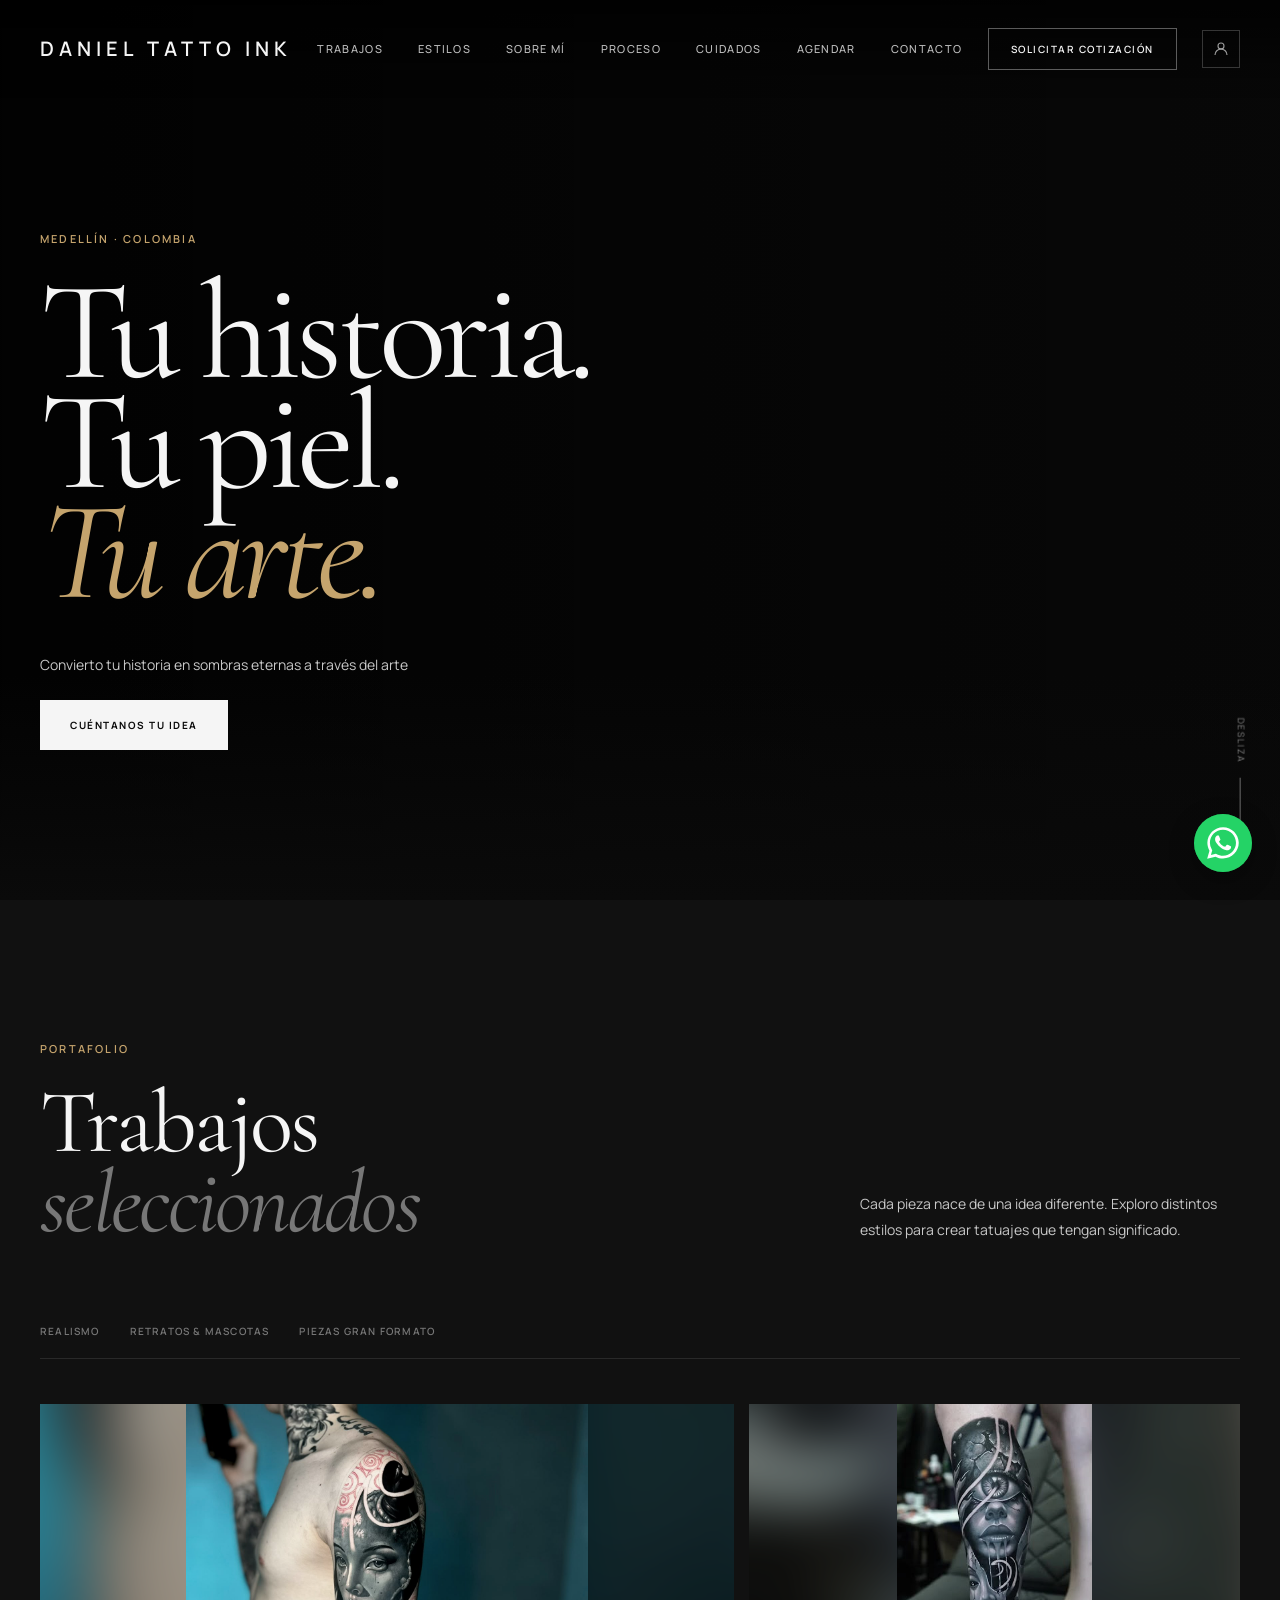
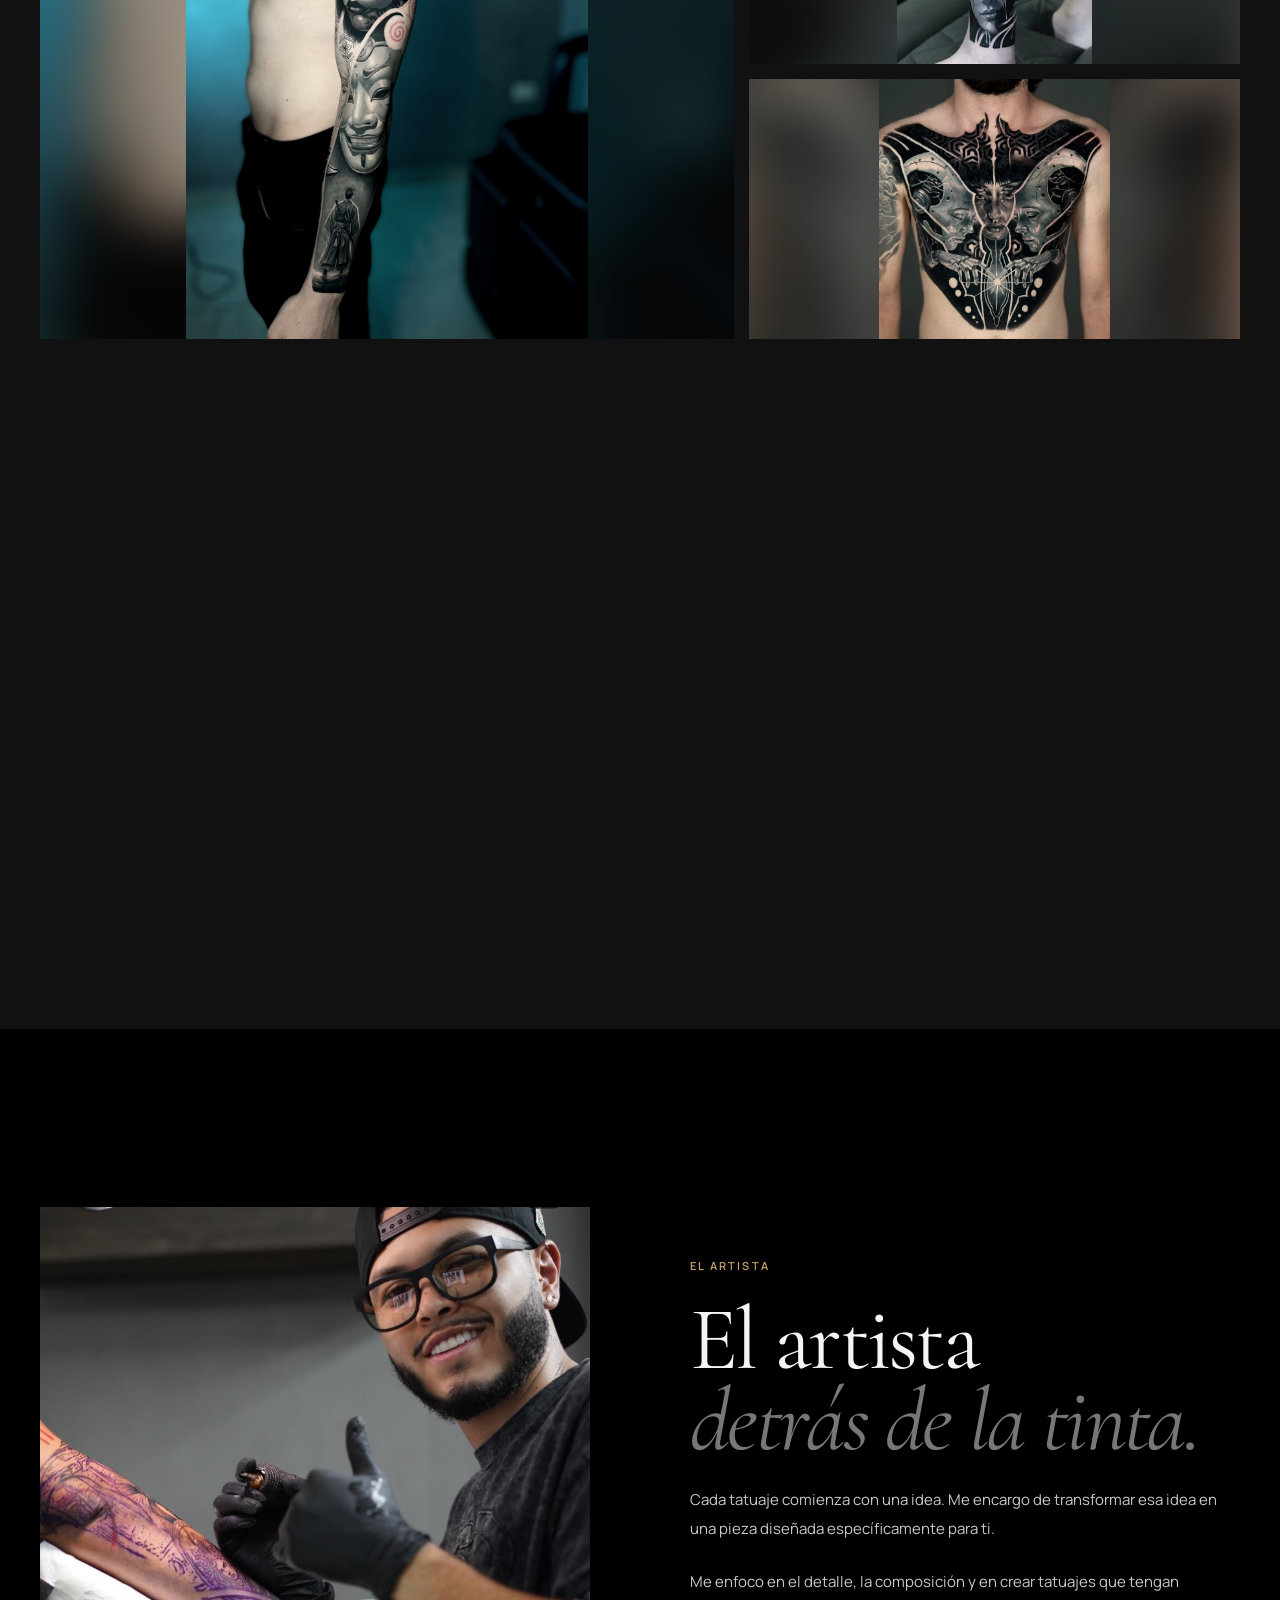
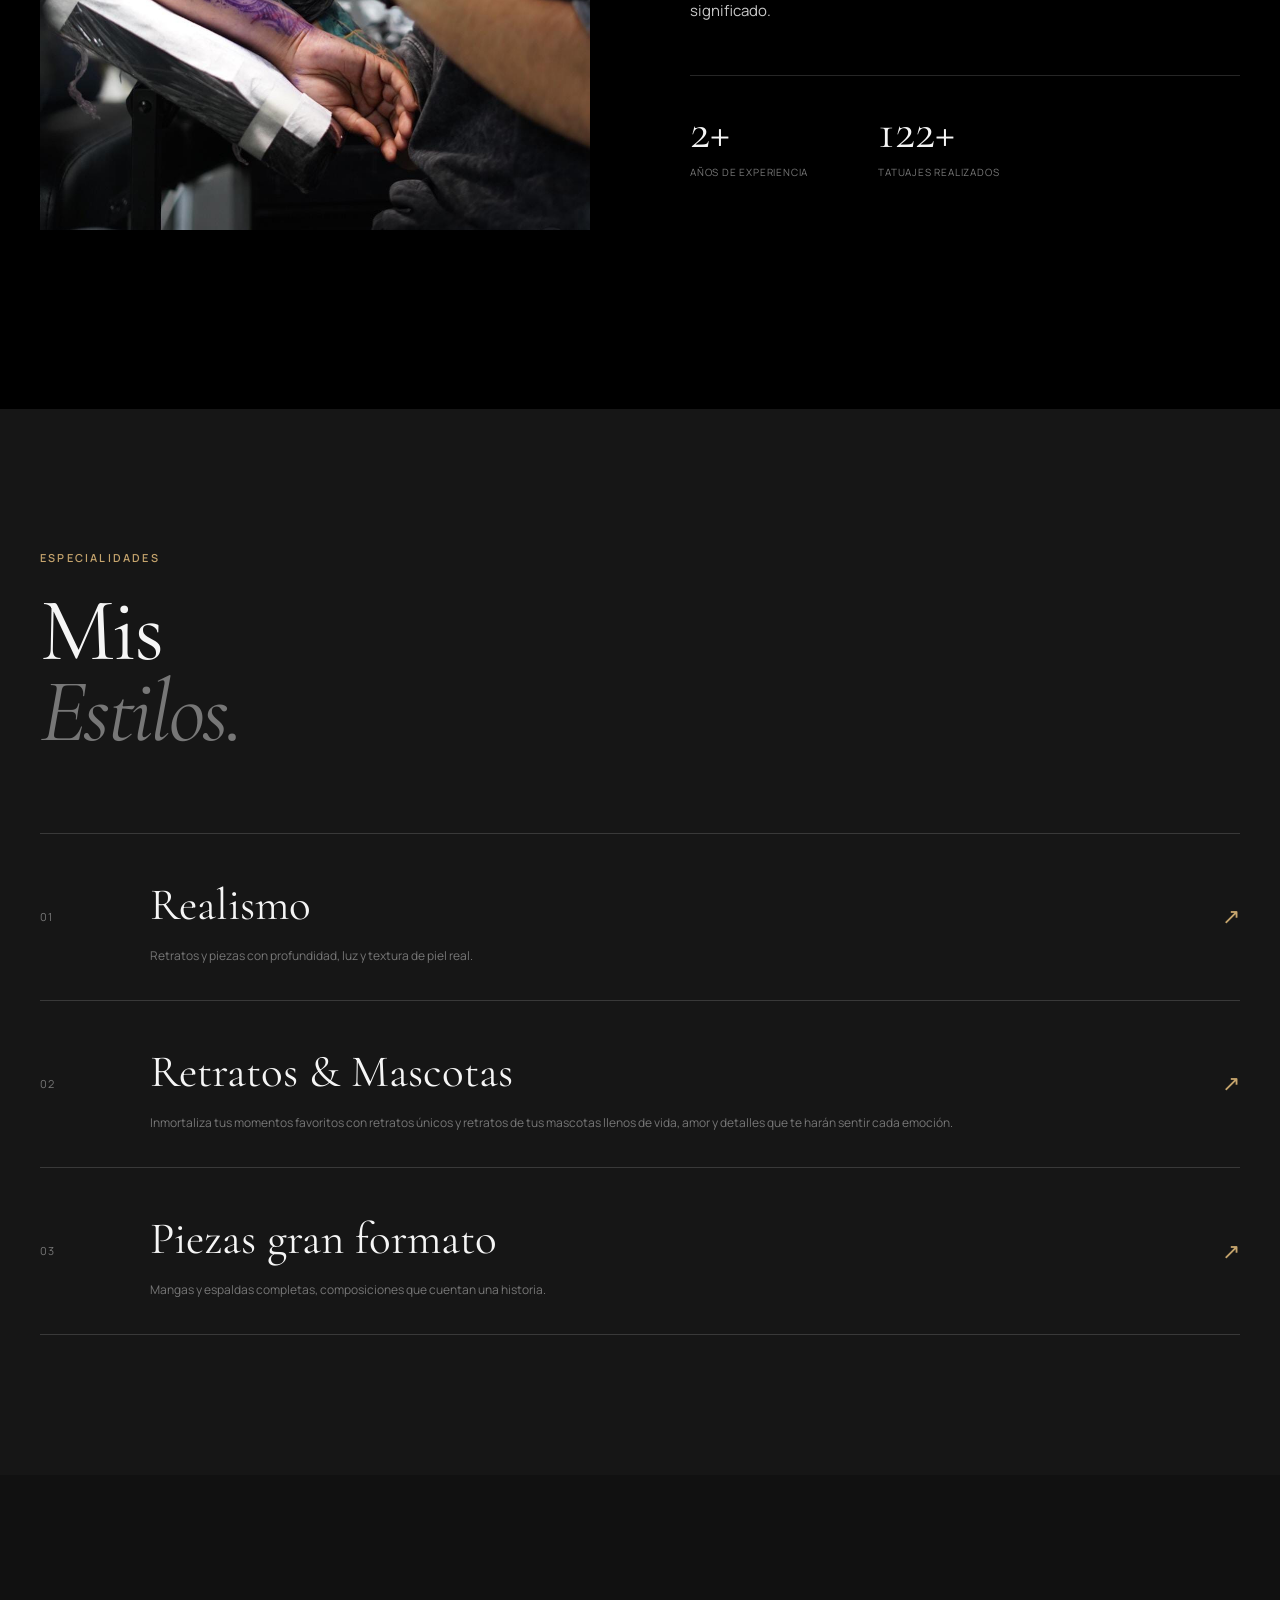
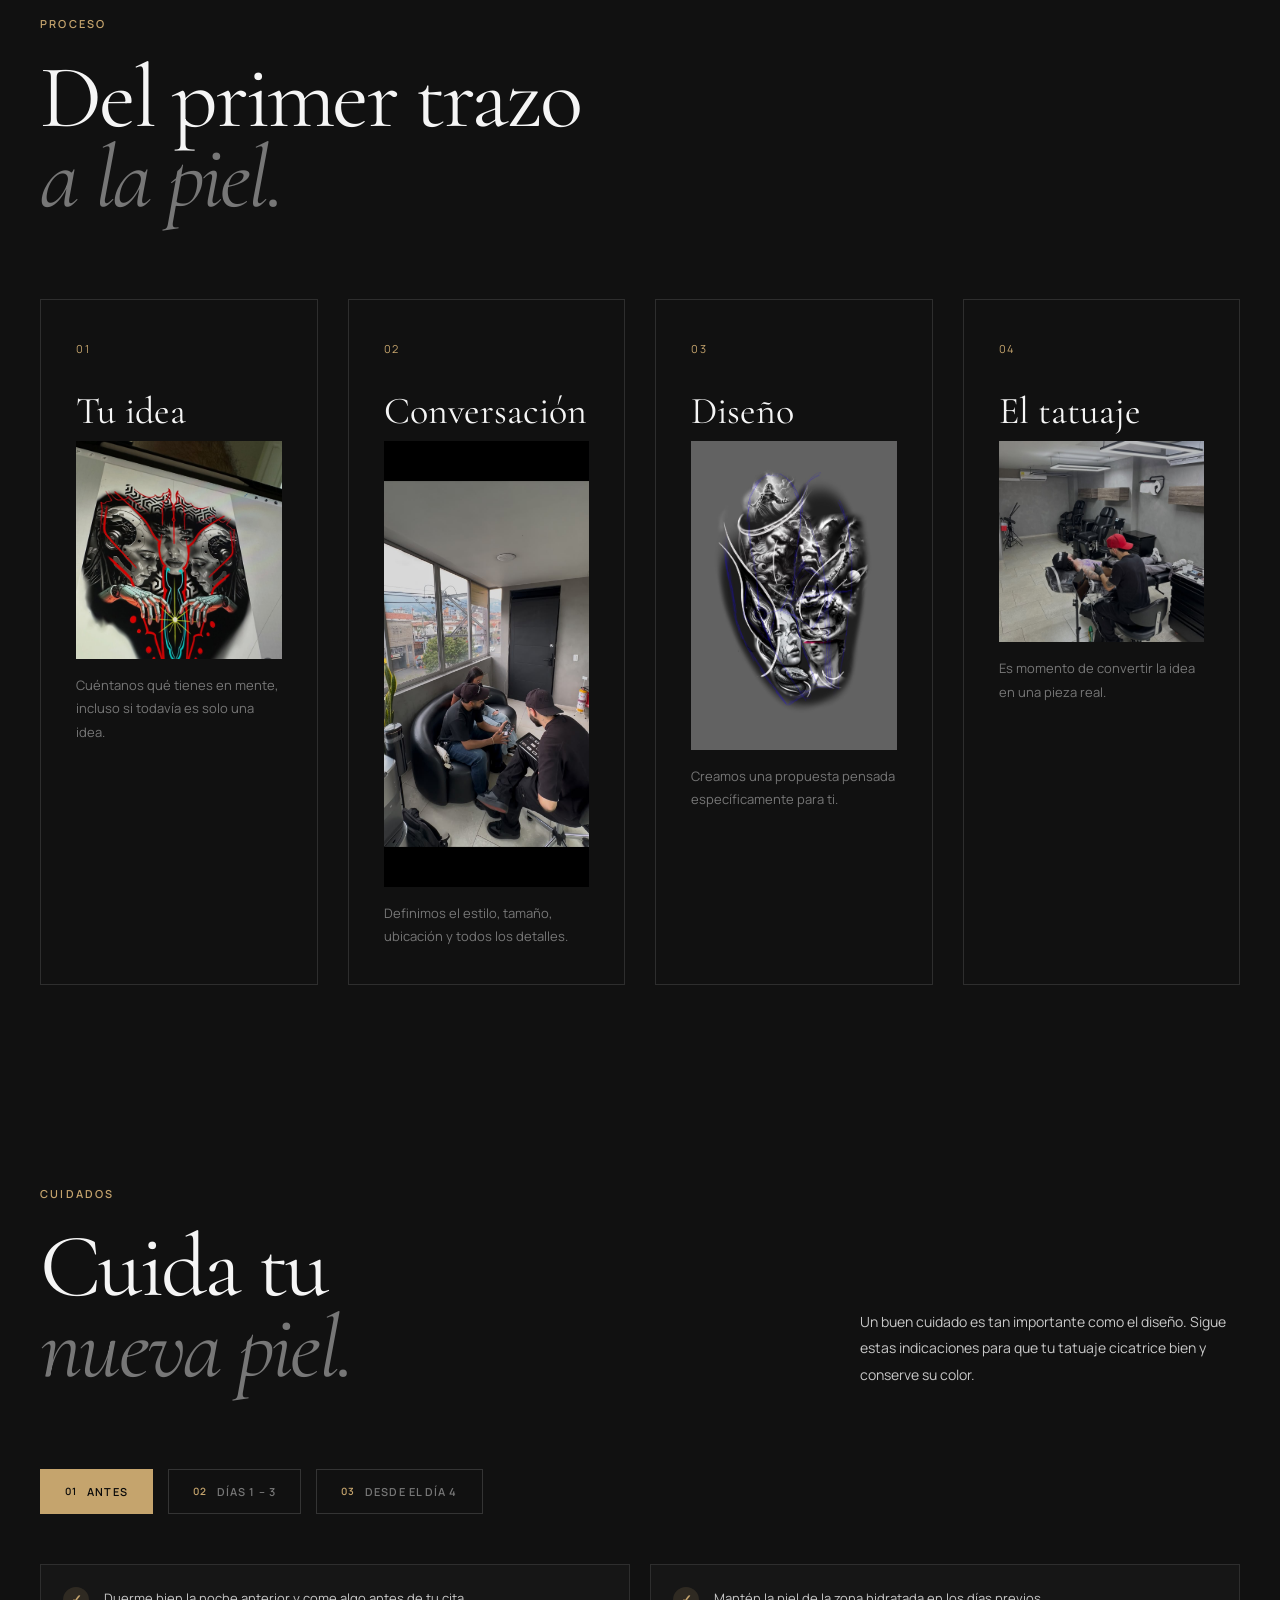
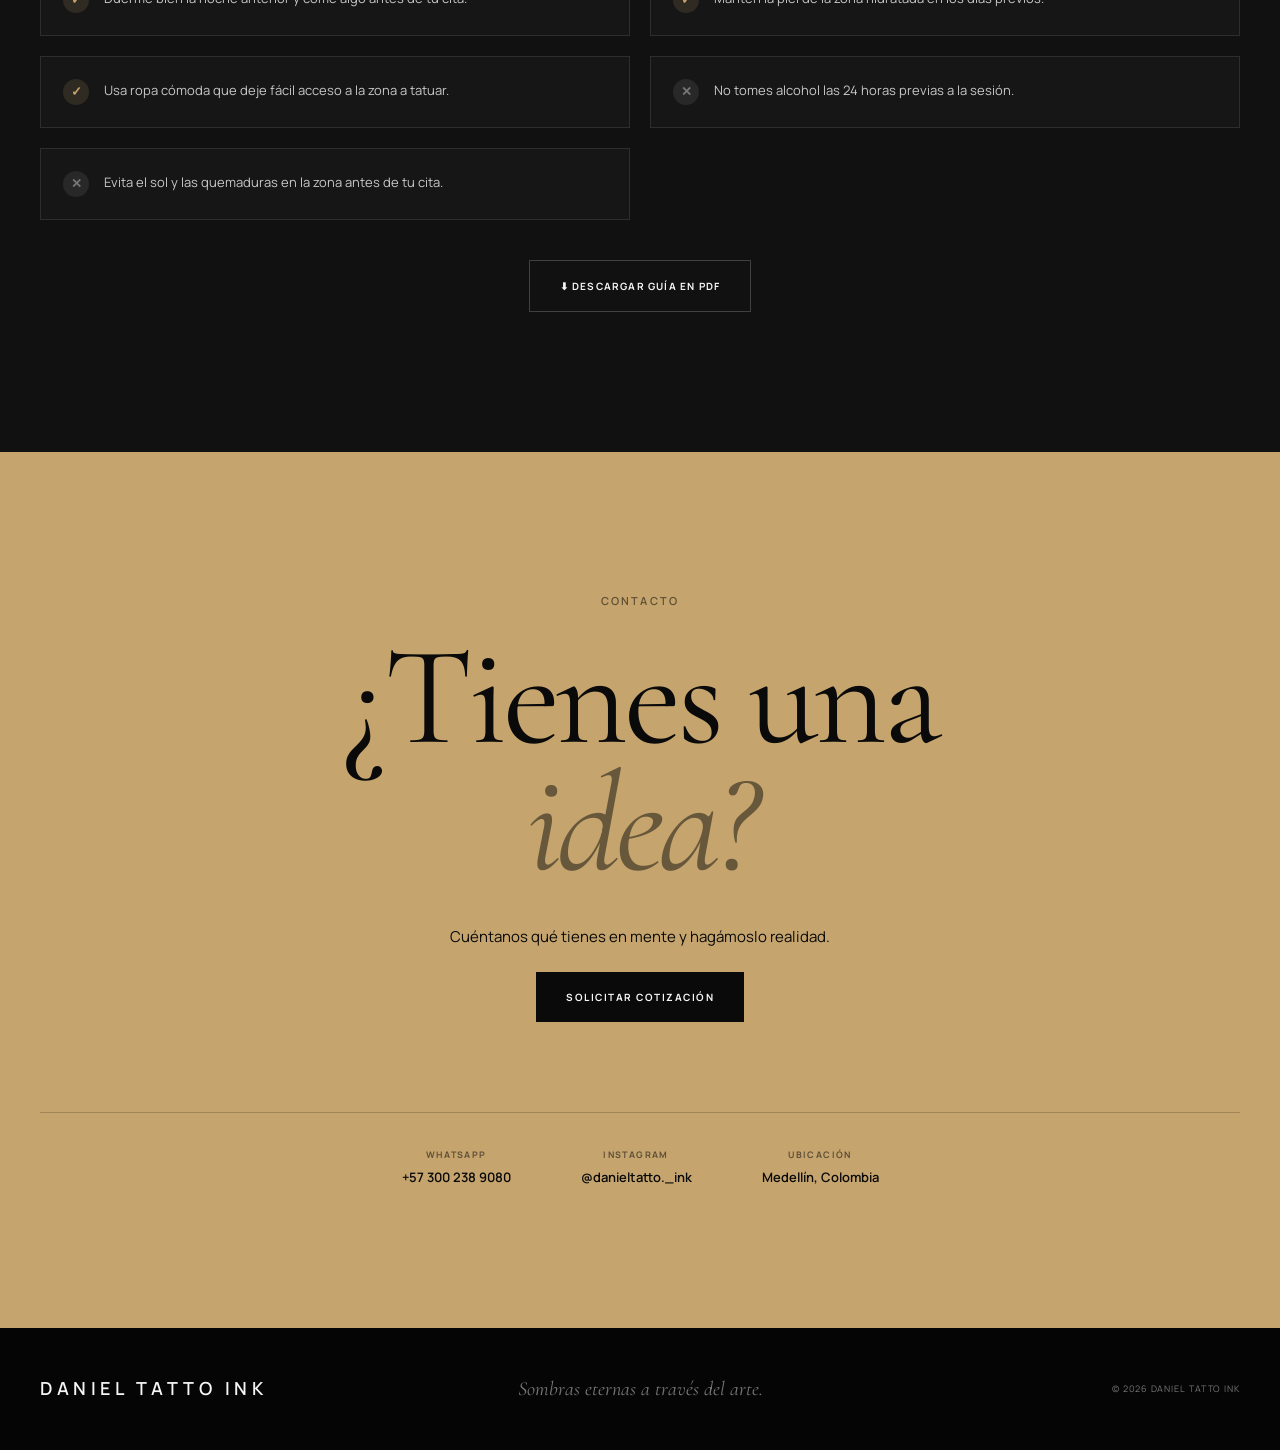
==== commit 347440a1: "Mejoras" ====
--- a/index.html
+++ b/index.html
@@ -56,7 +56,6 @@
                         <circle cx="12" cy="8" r="4"/>
                         <path d="M4 20c0-4.4 3.6-8 8-8s8 3.6 8 8"/>
                     </svg>
-                    <span>Admin</span>
                 </a>
 
             </nav>
@@ -164,7 +163,7 @@
                     </button>
 
                     <button class="filter">
-                        Retratos
+                        Retratos & Mascotas
                     </button>
 
                     <button class="filter">
@@ -177,27 +176,35 @@
                 <div class="portfolio-grid">
 
                     <div class="portfolio-item portfolio-large image-blur-bg reveal">
-                        <img src="images/tat1.jpeg" alt="Tatuaje realista de Daniel Tatto Ink">
+                        <img src="images/1.jpeg" alt="Tatuaje realista de Daniel Tatto Ink">
                     </div>
 
                     <div class="portfolio-item image-blur-bg reveal">
-                        <img src="images/ta2.jpeg" alt="Tatuaje realista de Daniel Tatto Ink">
+                        <img src="images/2.jpeg" alt="Tatuaje realista de Daniel Tatto Ink">
+                    </div>
+
+                    <div class="portfolio-item image-blur-bg reveal">
+                        <img src="images/3.jpeg" alt="Tatuaje realista de Daniel Tatto Ink">
+                    </div>
+
+                    <div class="portfolio-item image-blur-bg reveal">
+                        <img src="images/4.jpeg" alt="Tatuaje realista de Daniel Tatto Ink">
+                    </div>
+
+                    <div class="portfolio-item portfolio-large image-blur-bg reveal">
+                        <img src="images/5.jpeg" alt="Tatuaje realista de Daniel Tatto Ink">
+                    </div>
+
+                    <div class="portfolio-item image-blur-bg reveal">
+                        <img src="images/6.jpeg" alt="Tatuaje realista de Daniel Tatto Ink">
+                    </div>
+
+                    <div class="portfolio-item image-blur-bg reveal">
+                        <img src="images/ta4.jpeg" alt="Tatuaje realista de Daniel Tatto Ink">
                     </div>
 
                     <div class="portfolio-item image-blur-bg reveal">
                         <img src="images/ta3.jpeg" alt="Tatuaje realista de Daniel Tatto Ink">
-                    </div>
-
-                    <div class="portfolio-item image-blur-bg reveal">
-                        <img src="images/ta4.jpeg" alt="Tatuaje realista de Daniel Tatto Ink">
-                    </div>
-
-                    <div class="portfolio-item portfolio-large image-blur-bg reveal">
-                        <img src="images/ta5.jpeg" alt="Tatuaje realista de Daniel Tatto Ink">
-                    </div>
-
-                    <div class="portfolio-item image-blur-bg reveal">
-                        <img src="images/ta6.jpeg" alt="Tatuaje realista de Daniel Tatto Ink">
                     </div>
 
                 </div>
@@ -305,8 +312,8 @@
                     <div class="style-item reveal">
                         <span class="style-number">02</span>
                         <div>
-                            <h3>Retratos</h3>
-                            <p>Rostros y expresiones capturados con precisión fotográfica.</p>
+                            <h3>Retratos & Mascotas</h3>
+                            <p>Inmortaliza tus momentos favoritos con retratos únicos y retratos de tus mascotas llenos de vida, amor y detalles que te harán sentir cada emoción.</p>
                         </div>
                         <span class="style-arrow">↗</span>
                     </div>
@@ -377,6 +384,7 @@
                         <span>02</span>
 
                         <h3>Conversación</h3>
+                        <img src="images/conver.jpeg" alt="Tatuaje de INKORA">
 
                         <p>
                             Definimos el estilo, tamaño,
@@ -456,17 +464,17 @@
 
                     <button class="care-tab active" data-phase="1">
                         <span>01</span>
-                        Día 1 – 3
+                        Antes
                     </button>
 
                     <button class="care-tab" data-phase="2">
                         <span>02</span>
-                        Semana 1
+                        Días 1 – 3
                     </button>
 
                     <button class="care-tab" data-phase="3">
                         <span>03</span>
-                        Semana 2 – 4
+                        Desde el día 4
                     </button>
 
                 </div>
@@ -474,91 +482,99 @@
 
                 <div class="care-panels reveal">
 
+                    <!-- ANTES DEL TATUAJE (pendiente de confirmar con Daniel) -->
                     <div class="care-panel active" data-phase="1">
 
                         <div class="care-list">
 
                             <div class="care-item care-do">
                                 <span class="care-icon">✓</span>
-                                <p>Deja el vendaje puesto entre 2 y 4 horas, según indique tu tatuador.</p>
-                            </div>
-
-                            <div class="care-item care-do">
-                                <span class="care-icon">✓</span>
-                                <p>Lava la zona con agua tibia y jabón neutro, sin frotar.</p>
-                            </div>
-
-                            <div class="care-item care-do">
-                                <span class="care-icon">✓</span>
-                                <p>Seca con toques suaves usando una toalla limpia o papel absorbente.</p>
+                                <p>Duerme bien la noche anterior y come algo antes de tu cita.</p>
+                            </div>
+
+                            <div class="care-item care-do">
+                                <span class="care-icon">✓</span>
+                                <p>Mantén la piel de la zona hidratada en los días previos.</p>
+                            </div>
+
+                            <div class="care-item care-do">
+                                <span class="care-icon">✓</span>
+                                <p>Usa ropa cómoda que deje fácil acceso a la zona a tatuar.</p>
                             </div>
 
                             <div class="care-item care-dont">
                                 <span class="care-icon">✕</span>
-                                <p>No expongas el tatuaje al sol ni a piscinas o mar.</p>
+                                <p>No tomes alcohol las 24 horas previas a la sesión.</p>
                             </div>
 
                             <div class="care-item care-dont">
                                 <span class="care-icon">✕</span>
-                                <p>No uses ropa ajustada que roce directamente la zona.</p>
-                            </div>
-
-                        </div>
-
-                    </div>
-
-
+                                <p>Evita el sol y las quemaduras en la zona antes de tu cita.</p>
+                            </div>
+
+                        </div>
+
+                    </div>
+
+
+                    <!-- LIMPIEZA: DÍAS 1 A 3 -->
                     <div class="care-panel" data-phase="2">
 
                         <div class="care-list">
 
                             <div class="care-item care-do">
                                 <span class="care-icon">✓</span>
-                                <p>Aplica crema cicatrizante 2-3 veces al día, en capa fina.</p>
-                            </div>
-
-                            <div class="care-item care-do">
-                                <span class="care-icon">✓</span>
-                                <p>Mantén la piel hidratada, pero sin encharcarla de crema.</p>
+                                <p>Limpia el tatuaje con suero fisiológico (lo encuentras en cualquier farmacia).</p>
+                            </div>
+
+                            <div class="care-item care-do">
+                                <span class="care-icon">✓</span>
+                                <p>Lava el área con las manos completamente limpias.</p>
+                            </div>
+
+                            <div class="care-item care-do">
+                                <span class="care-icon">✓</span>
+                                <p>Deja secar el tatuaje al aire libre.</p>
                             </div>
 
                             <div class="care-item care-dont">
                                 <span class="care-icon">✕</span>
-                                <p>No rasques ni arranques las costras que se vayan formando.</p>
+                                <p>No uses esponjas ni paños para limpiarlo.</p>
                             </div>
 
                             <div class="care-item care-dont">
                                 <span class="care-icon">✕</span>
-                                <p>Evita ejercicio intenso que genere sudoración excesiva sobre la zona.</p>
-                            </div>
-
-                        </div>
-
-                    </div>
-
-
+                                <p>No lo seques con toallas, servilletas ni ningún otro material.</p>
+                            </div>
+
+                        </div>
+
+                    </div>
+
+
+                    <!-- HIDRATACIÓN: DESDE EL DÍA 4 -->
                     <div class="care-panel" data-phase="3">
 
                         <div class="care-list">
 
                             <div class="care-item care-do">
                                 <span class="care-icon">✓</span>
-                                <p>Continúa hidratando la piel a diario, incluso cuando ya no veas descamación.</p>
-                            </div>
-
-                            <div class="care-item care-do">
-                                <span class="care-icon">✓</span>
-                                <p>Usa protector solar sobre el tatuaje una vez esté completamente cicatrizado.</p>
+                                <p>Desde el cuarto día, aplica crema hidratante. Daniel recomienda Lubriderm (tapa azul).</p>
+                            </div>
+
+                            <div class="care-item care-do">
+                                <span class="care-icon">✓</span>
+                                <p>Aplica una capa delgada, como lo harías normalmente.</p>
+                            </div>
+
+                            <div class="care-item care-do">
+                                <span class="care-icon">✓</span>
+                                <p>Si prefieres otra crema, escríbele antes: algunos productos pueden irritar la piel.</p>
                             </div>
 
                             <div class="care-item care-dont">
                                 <span class="care-icon">✕</span>
-                                <p>No te preocupes si ves la piel algo opaca o reseca, es normal en esta fase.</p>
-                            </div>
-
-                            <div class="care-item care-dont">
-                                <span class="care-icon">✕</span>
-                                <p>Si notas enrojecimiento excesivo, calor o secreción, contáctanos de inmediato.</p>
+                                <p>Evita el exceso de crema: la sobrehidratación puede afectar la cicatrización.</p>
                             </div>
 
                         </div>
--- a/css/style.css
+++ b/css/style.css
@@ -2548,4 +2548,432 @@
         width: 100%;
     }
 
-}+}
+
+.phone-input-row {
+    display: flex;
+    gap: 10px;
+}
+
+.phone-input-row select {
+    flex-shrink: 0;
+    width: 110px;
+    padding: 14px 10px;
+    background: #171717;
+    border: 1px solid rgba(255, 255, 255, 0.15);
+    color: var(--color-white);
+    font-family: var(--font-body);
+    font-size: 13px;
+    cursor: pointer;
+}
+
+.phone-input-row input {
+    flex: 1;
+}
+
+@media (max-width: 480px) {
+    .phone-input-row {
+        flex-direction: column;
+    }
+
+    .phone-input-row select {
+        width: 100%;
+    }
+}
+
+/* =====================================================
+   AGENDAR — MEJORAS (agregar al final de css/style.css)
+===================================================== */
+
+.booking-box {
+    max-width: 620px;
+}
+
+/* ---------- Indicador de progreso ---------- */
+
+.booking-progress {
+    display: flex;
+    align-items: center;
+    margin-bottom: 40px;
+}
+
+.booking-progress-step {
+    display: flex;
+    align-items: center;
+    gap: 10px;
+    color: var(--color-muted);
+}
+
+.booking-progress-dot {
+    display: flex;
+    align-items: center;
+    justify-content: center;
+    width: 26px;
+    height: 26px;
+    flex-shrink: 0;
+    border: 1px solid rgba(255, 255, 255, 0.2);
+    border-radius: 50%;
+    font-size: 11px;
+    font-weight: 600;
+    color: var(--color-muted);
+    transition: border-color 0.3s ease, color 0.3s ease, background 0.3s ease;
+}
+
+.booking-progress-label {
+    font-size: 10px;
+    font-weight: 600;
+    letter-spacing: 0.08em;
+    white-space: nowrap;
+}
+
+.booking-progress-line {
+    flex: 1;
+    height: 1px;
+    margin: 0 12px;
+    background: rgba(255, 255, 255, 0.15);
+}
+
+.booking-progress-step.active .booking-progress-dot,
+.booking-progress-step.done .booking-progress-dot {
+    border-color: var(--color-accent);
+    color: var(--color-accent);
+}
+
+.booking-progress-step.done .booking-progress-dot {
+    background: var(--color-accent);
+    color: var(--color-bg);
+}
+
+.booking-progress-step.active .booking-progress-label,
+.booking-progress-step.done .booking-progress-label {
+    color: var(--color-white);
+}
+
+@media (max-width: 480px) {
+    .booking-progress-label { display: none; }
+}
+
+/* ---------- Calendario personalizado ---------- */
+
+.cal {
+    padding: 22px;
+    background: #171717;
+    border: 1px solid rgba(255, 255, 255, 0.15);
+}
+
+.cal-header {
+    display: flex;
+    align-items: center;
+    justify-content: space-between;
+    margin-bottom: 18px;
+}
+
+.cal-title {
+    font-family: var(--font-display);
+    font-size: 20px;
+    text-transform: capitalize;
+}
+
+.cal-nav {
+    width: 32px;
+    height: 32px;
+    background: transparent;
+    border: 1px solid rgba(255, 255, 255, 0.15);
+    color: var(--color-white);
+    font-size: 16px;
+    cursor: pointer;
+    transition: border-color 0.3s ease, color 0.3s ease;
+}
+
+.cal-nav:hover:not(:disabled) {
+    border-color: var(--color-accent);
+    color: var(--color-accent);
+}
+
+.cal-nav:disabled {
+    opacity: 0.3;
+    cursor: not-allowed;
+}
+
+.cal-weekdays {
+    display: grid;
+    grid-template-columns: repeat(7, 1fr);
+    margin-bottom: 8px;
+}
+
+.cal-weekdays span {
+    text-align: center;
+    font-size: 10px;
+    color: var(--color-muted);
+    letter-spacing: 0.05em;
+}
+
+.cal-grid {
+    display: grid;
+    grid-template-columns: repeat(7, 1fr);
+    gap: 4px;
+}
+
+.cal-day {
+    aspect-ratio: 1;
+    display: flex;
+    align-items: center;
+    justify-content: center;
+    background: transparent;
+    border: 1px solid transparent;
+    color: var(--color-text);
+    font-size: 12px;
+    cursor: pointer;
+    transition: border-color 0.25s ease, background 0.25s ease, color 0.25s ease;
+}
+
+.cal-day:hover:not(:disabled):not(.cal-day-empty) {
+    border-color: rgba(197, 164, 109, 0.5);
+}
+
+.cal-day:disabled {
+    color: #444444;
+    cursor: not-allowed;
+}
+
+.cal-day-empty {
+    visibility: hidden;
+}
+
+.cal-day-today {
+    color: var(--color-accent);
+}
+
+.cal-day.selected {
+    background: var(--color-accent);
+    border-color: var(--color-accent);
+    color: var(--color-bg);
+    font-weight: 700;
+}
+
+/* ---------- Slots agrupados por franja ---------- */
+
+.slots-group {
+    margin-bottom: 22px;
+}
+
+.slots-group:last-child {
+    margin-bottom: 0;
+}
+
+.slots-group-label {
+    display: block;
+    margin-bottom: 12px;
+    color: var(--color-muted);
+    font-size: 10px;
+    font-weight: 600;
+    letter-spacing: 0.12em;
+    text-transform: uppercase;
+}
+
+.slots-scarcity {
+    display: inline-block;
+    margin-left: 8px;
+    color: var(--color-accent);
+    font-weight: 500;
+    text-transform: none;
+    letter-spacing: normal;
+}
+
+.slot-button {
+    opacity: 0;
+    animation: slotIn 0.4s ease forwards;
+}
+
+.slot-button.selected {
+    border-color: var(--color-accent);
+    background: rgba(197, 164, 109, 0.12);
+    color: var(--color-accent);
+}
+
+@keyframes slotIn {
+    from { opacity: 0; transform: translateY(6px); }
+    to { opacity: 1; transform: translateY(0); }
+}
+
+/* ---------- Skeleton loader ---------- */
+
+.skeleton-grid {
+    display: grid;
+    grid-template-columns: repeat(4, 1fr);
+    gap: 10px;
+}
+
+.skeleton-slot {
+    height: 42px;
+    background: linear-gradient(
+        90deg,
+        #171717 0%,
+        #202020 50%,
+        #171717 100%
+    );
+    background-size: 200% 100%;
+    animation: skeletonPulse 1.3s ease-in-out infinite;
+}
+
+@keyframes skeletonPulse {
+    0% { background-position: 200% 0; }
+    100% { background-position: -200% 0; }
+}
+
+/* ---------- Info seleccionada (paso 2) como botón editable ---------- */
+
+button.booking-selected {
+    display: flex;
+    align-items: center;
+    justify-content: space-between;
+    width: 100%;
+    background: transparent;
+    border: none;
+    border-bottom: 1px solid rgba(255, 255, 255, 0.1);
+    cursor: pointer;
+    text-align: left;
+    font-family: inherit;
+}
+
+button.booking-selected::after {
+    content: "Cambiar";
+    color: var(--color-muted);
+    font-size: 10px;
+    text-transform: uppercase;
+    letter-spacing: 0.08em;
+    transition: color 0.3s ease;
+}
+
+button.booking-selected:hover::after {
+    color: var(--color-accent);
+}
+
+/* ---------- Validación en tiempo real ---------- */
+
+.form-group input.valid {
+    border-color: rgba(197, 164, 109, 0.7);
+}
+
+.form-group input.invalid {
+    border-color: rgba(220, 90, 90, 0.6);
+}
+
+.field-hint {
+    margin-top: 8px;
+    font-size: 11px;
+    color: var(--color-muted);
+    min-height: 14px;
+}
+
+.field-hint.invalid {
+    color: #d98a8a;
+}
+
+/* ---------- Resumen antes de enviar ---------- */
+
+.booking-summary {
+    margin-top: 10px;
+    padding: 20px;
+    background: rgba(197, 164, 109, 0.06);
+    border: 1px solid rgba(197, 164, 109, 0.3);
+}
+
+.booking-summary-label {
+    display: block;
+    margin-bottom: 10px;
+    color: var(--color-accent);
+    font-size: 10px;
+    font-weight: 600;
+    letter-spacing: 0.1em;
+    text-transform: uppercase;
+}
+
+.booking-summary p {
+    color: var(--color-text);
+    font-size: 13px;
+    line-height: 1.8;
+}
+
+/* ---------- Botón con spinner ---------- */
+
+.primary-button {
+    position: relative;
+}
+
+.btn-spinner {
+    display: none;
+    width: 14px;
+    height: 14px;
+    margin-left: 10px;
+    border: 2px solid rgba(10, 10, 10, 0.25);
+    border-top-color: var(--color-bg);
+    border-radius: 50%;
+    animation: spin 0.7s linear infinite;
+}
+
+.primary-button.loading .btn-spinner {
+    display: inline-block;
+}
+
+.primary-button.loading .btn-label {
+    opacity: 0.7;
+}
+
+.primary-button:disabled {
+    cursor: not-allowed;
+    transform: none !important;
+}
+
+@keyframes spin {
+    to { transform: rotate(360deg); }
+}
+
+/* ---------- Confirmación con check animado ---------- */
+
+#bookingSuccess {
+    text-align: center;
+}
+
+.success-check {
+    width: 66px;
+    height: 66px;
+    margin: 0 auto 25px;
+}
+
+.success-check-circle {
+    stroke: var(--color-accent);
+    stroke-width: 2;
+    stroke-dasharray: 182;
+    stroke-dashoffset: 182;
+    animation: successCircle 0.6s ease forwards;
+}
+
+.success-check-mark {
+    stroke: var(--color-accent);
+    stroke-width: 3;
+    stroke-linecap: round;
+    stroke-linejoin: round;
+    stroke-dasharray: 48;
+    stroke-dashoffset: 48;
+    animation: successMark 0.4s ease 0.55s forwards;
+}
+
+@keyframes successCircle {
+    to { stroke-dashoffset: 0; }
+}
+
+@keyframes successMark {
+    to { stroke-dashoffset: 0; }
+}
+
+#bookingAnother {
+    margin-top: 25px;
+}
+
+@media (max-width: 480px) {
+    .skeleton-grid,
+    .slots-grid {
+        grid-template-columns: repeat(3, 1fr);
+    }
+}
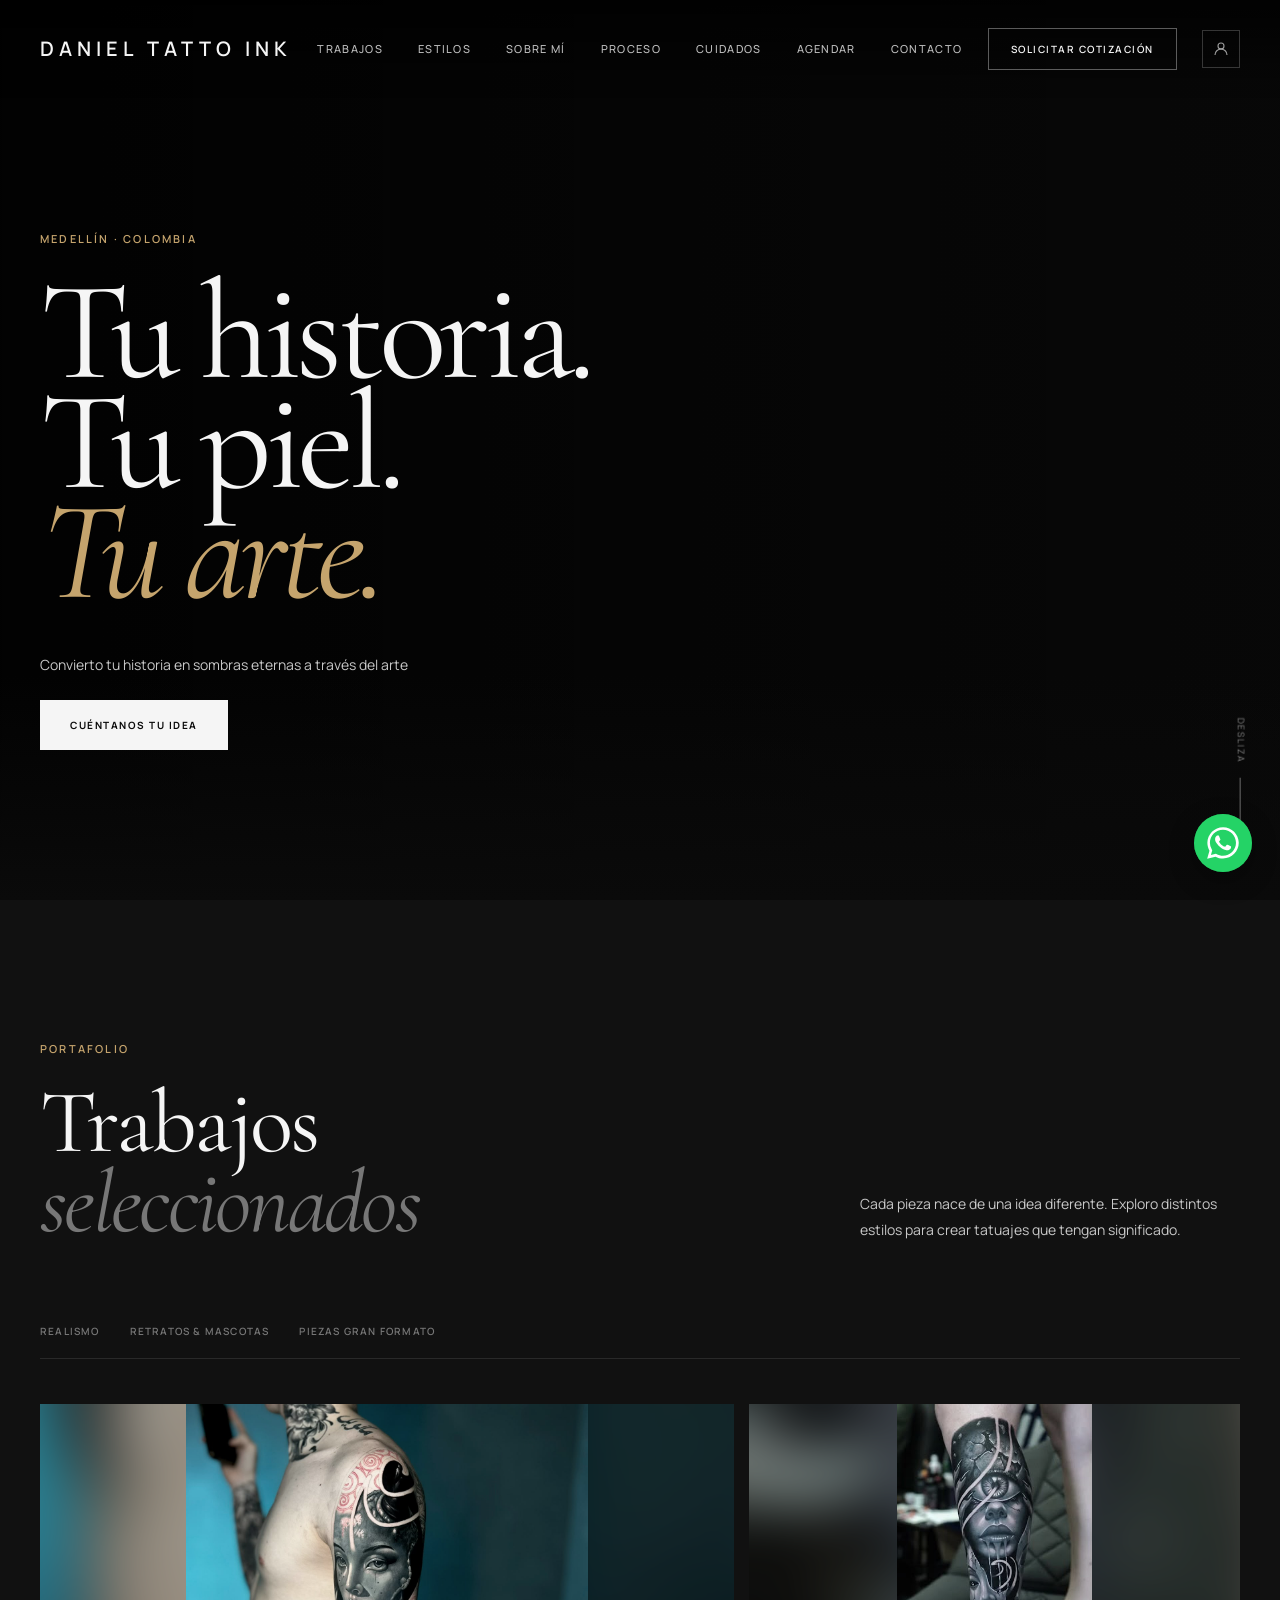
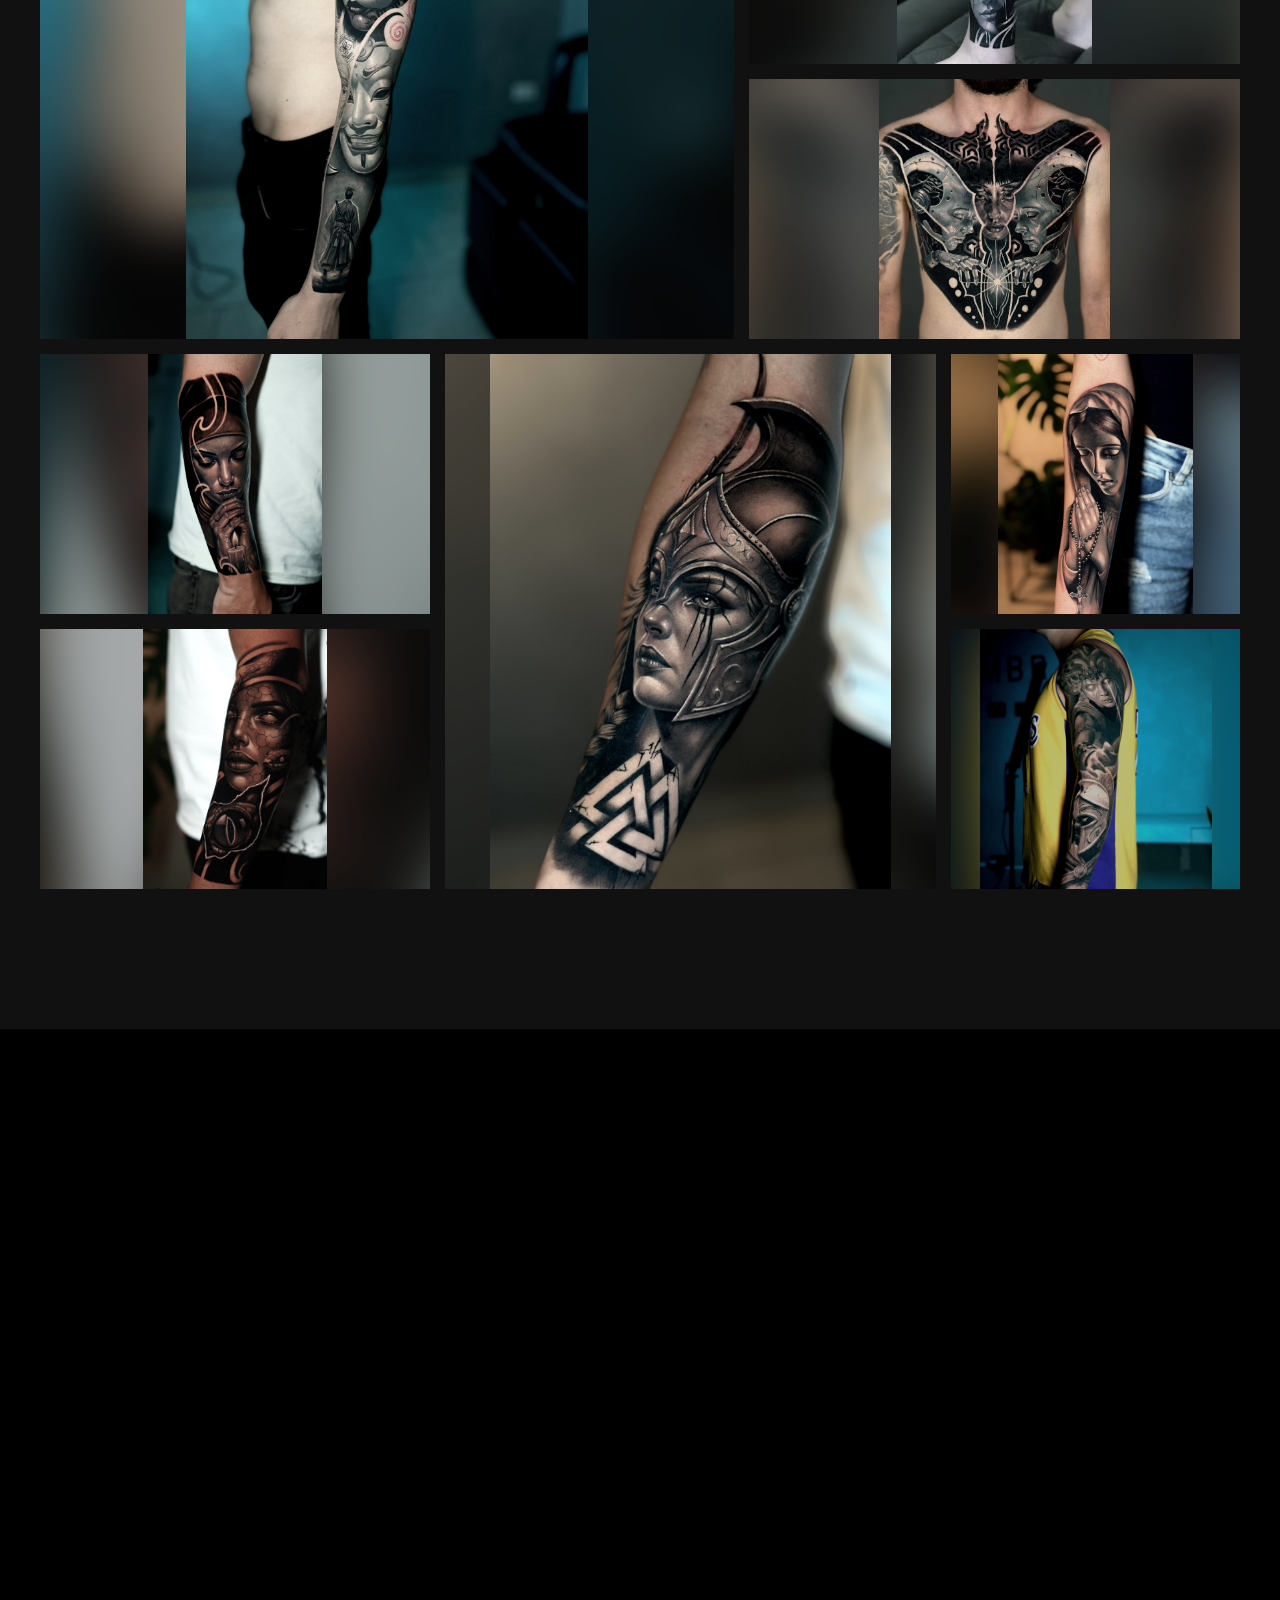
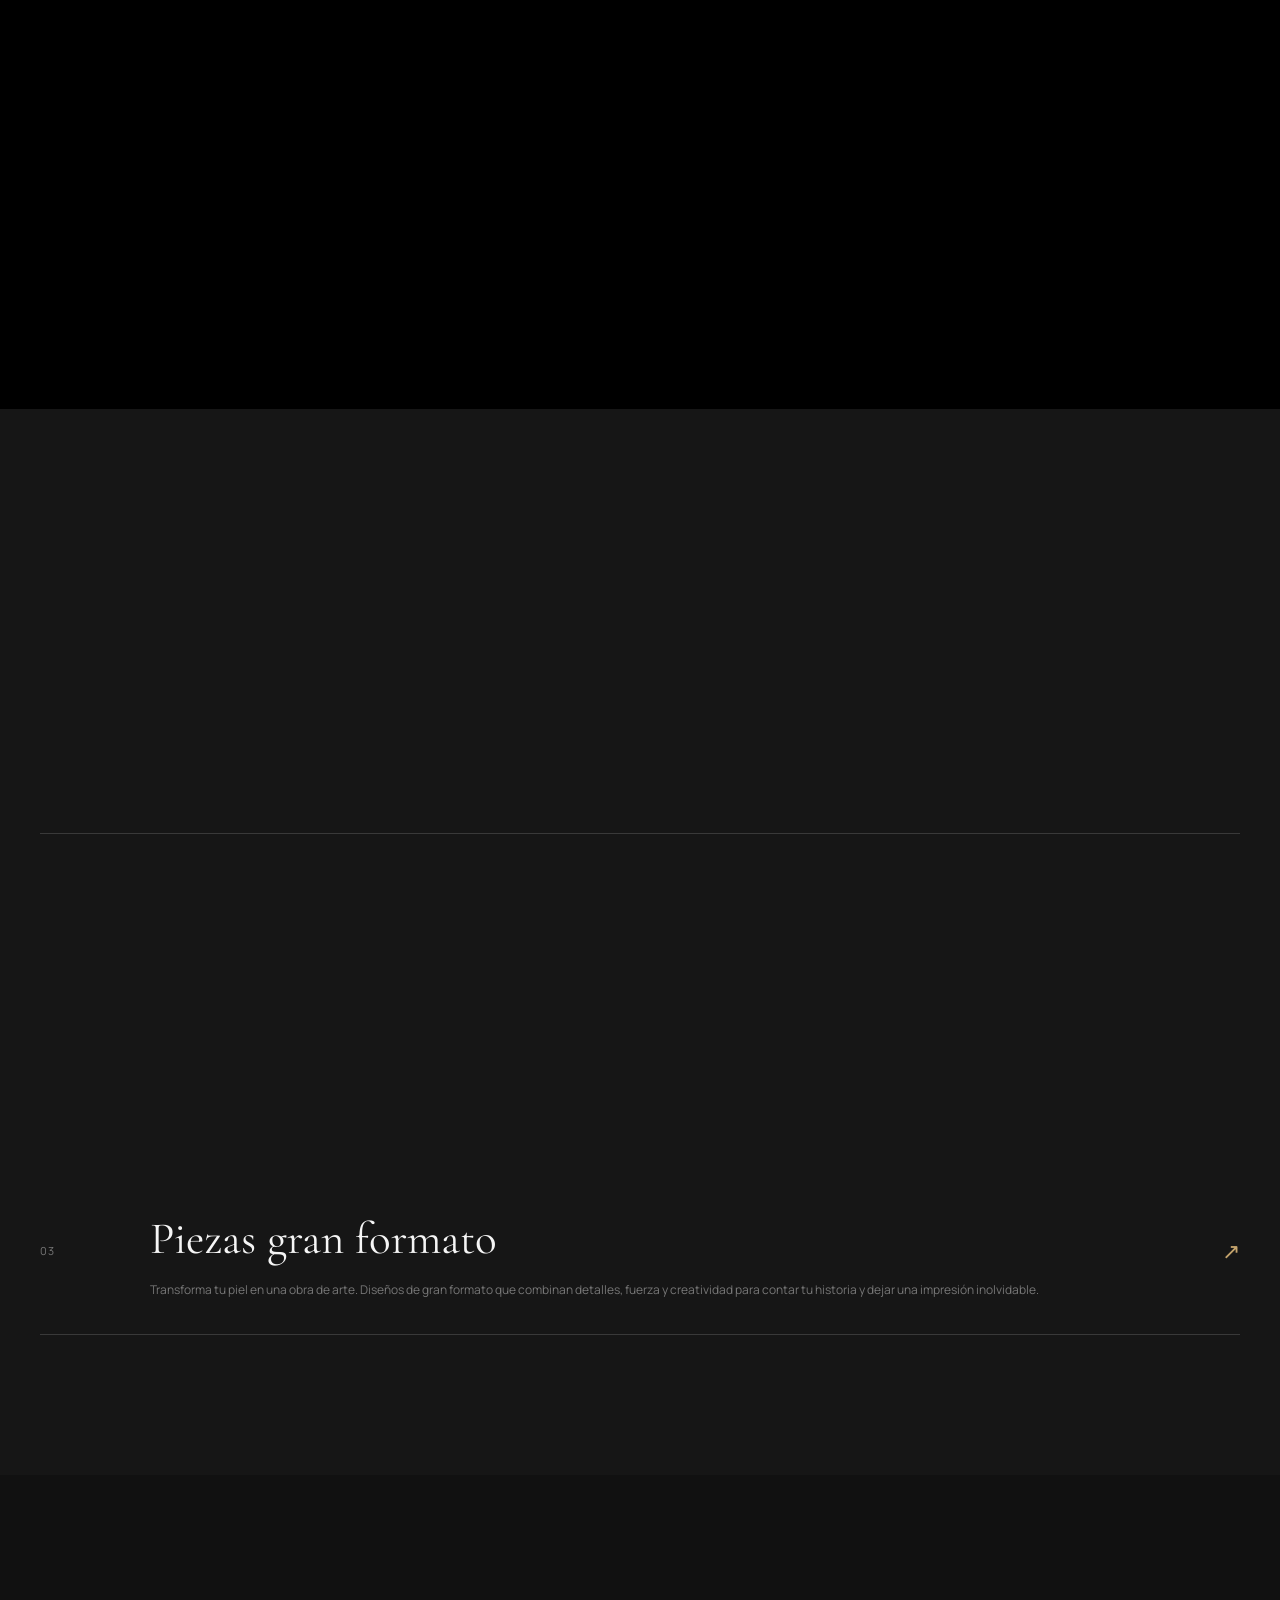
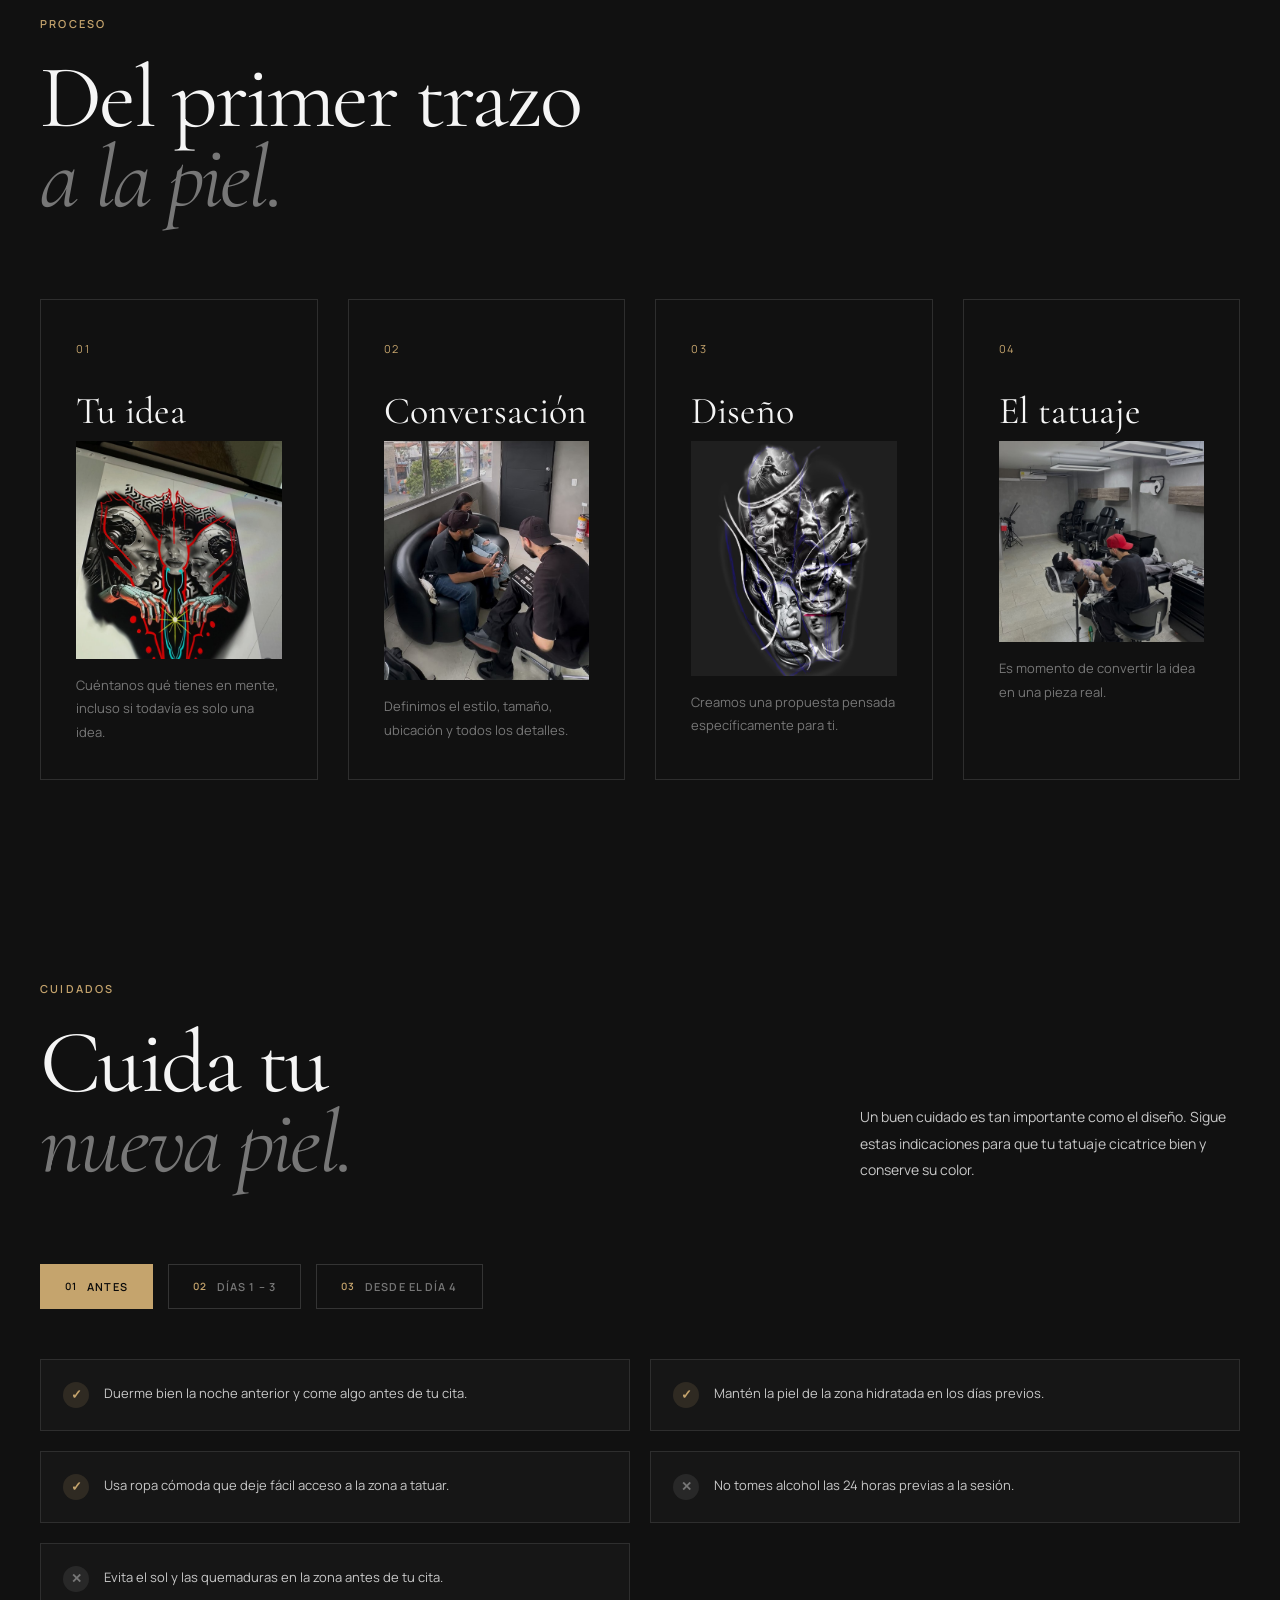
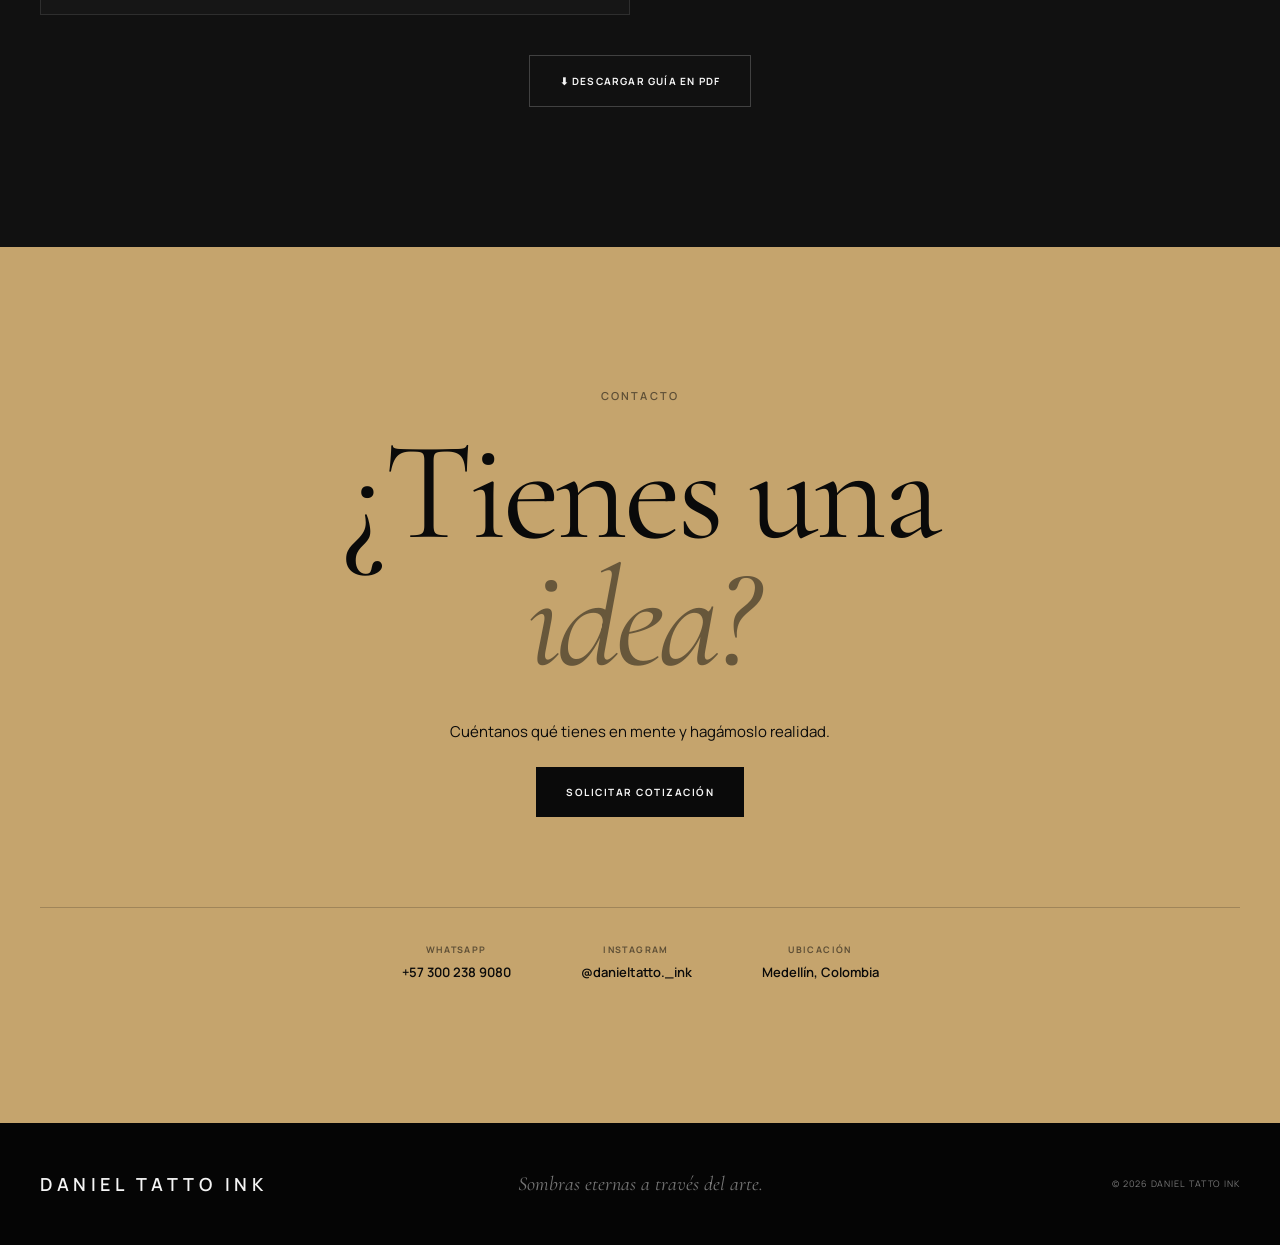
==== commit a95d2a2d: "Actuali" ====
--- a/index.html
+++ b/index.html
@@ -304,7 +304,7 @@
                         <span class="style-number">01</span>
                         <div>
                             <h3>Realismo</h3>
-                            <p>Retratos y piezas con profundidad, luz y textura de piel real.</p>
+                            <p>Lleva el arte en tu piel con tatuajes hiperrealistas que impactan a primera vista. Cada sombra, textura y detalle cobra vida para crear una obra que no pasará desapercibida.</p>
                         </div>
                         <span class="style-arrow">↗</span>
                     </div>
@@ -322,7 +322,7 @@
                         <span class="style-number">03</span>
                         <div>
                             <h3>Piezas gran formato</h3>
-                            <p>Mangas y espaldas completas, composiciones que cuentan una historia.</p>
+                            <p>Transforma tu piel en una obra de arte. Diseños de gran formato que combinan detalles, fuerza y creatividad para contar tu historia y dejar una impresión inolvidable.</p>
                         </div>
                         <span class="style-arrow">↗</span>
                     </div>
--- a/css/style.css
+++ b/css/style.css
@@ -372,6 +372,8 @@
 .hero-word:nth-child(4) { animation-delay: 0.55s; }
 .hero-word:nth-child(5) { animation-delay: 0.7s; }
 .hero-word:nth-child(6) { animation-delay: 0.85s; }
+.hero-word:nth-child(7) { animation-delay: 0.95s; }
+.hero-word:nth-child(8) { animation-delay: 0.11s; }
 
 @keyframes wordReveal {
     to {
@@ -560,6 +562,14 @@
 }
 
 .portfolio-item:nth-child(6) {
+    grid-column: span 3;
+}
+
+.portfolio-item:nth-child(7) {
+    grid-column: span 4;
+}
+
+.portfolio-item:nth-child(8) {
     grid-column: span 3;
 }
 
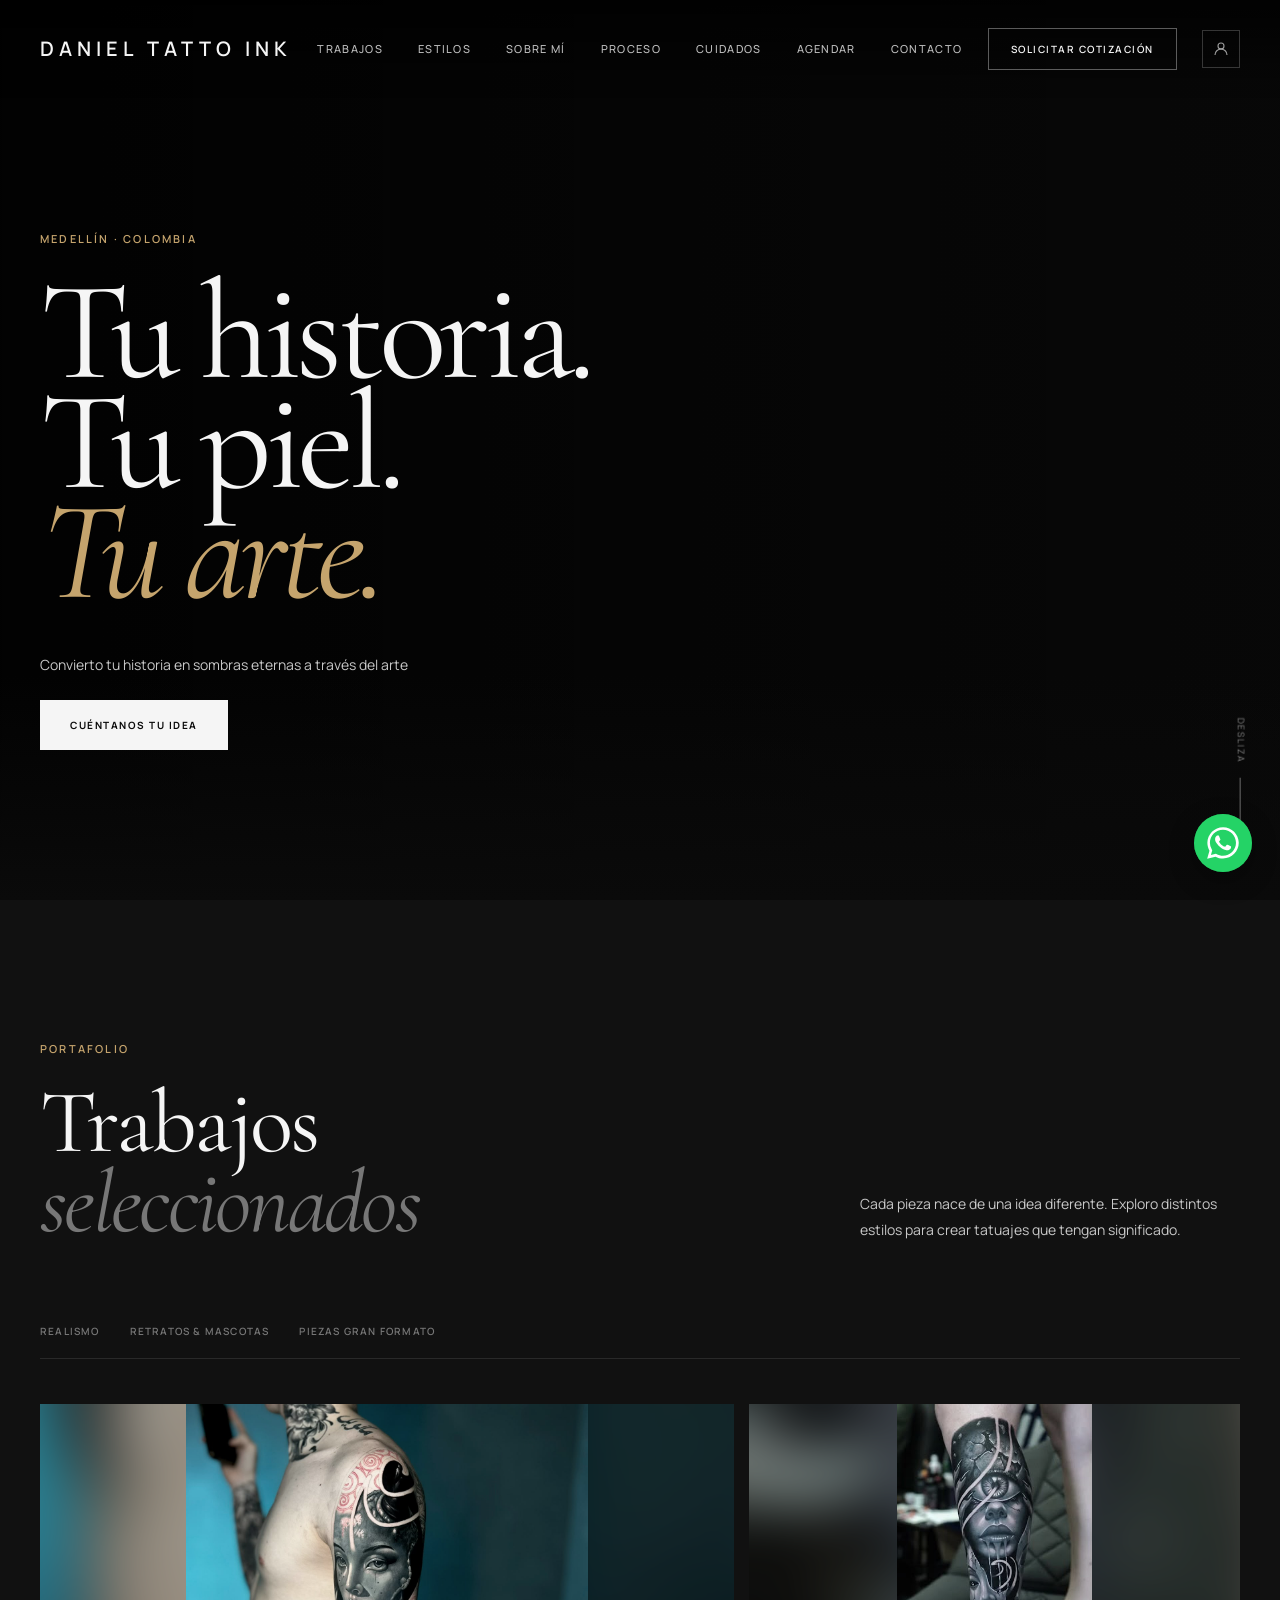
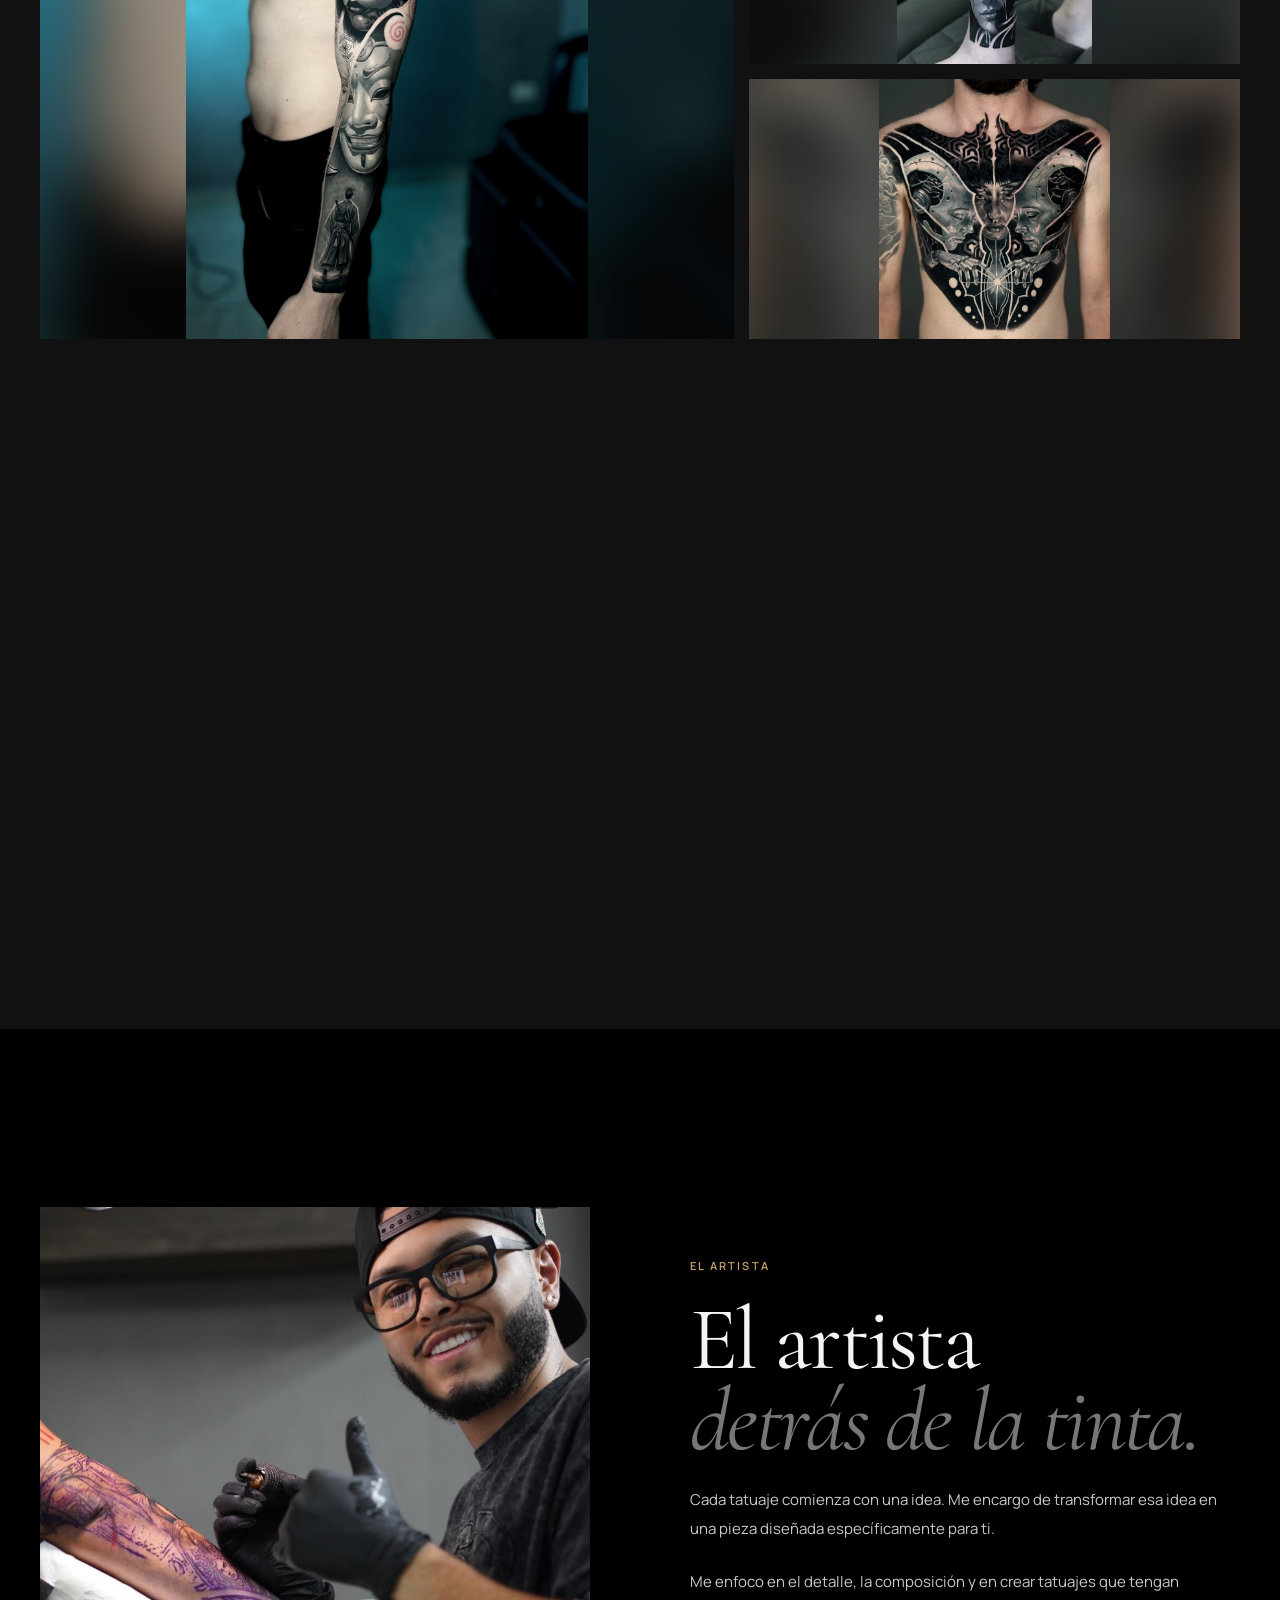
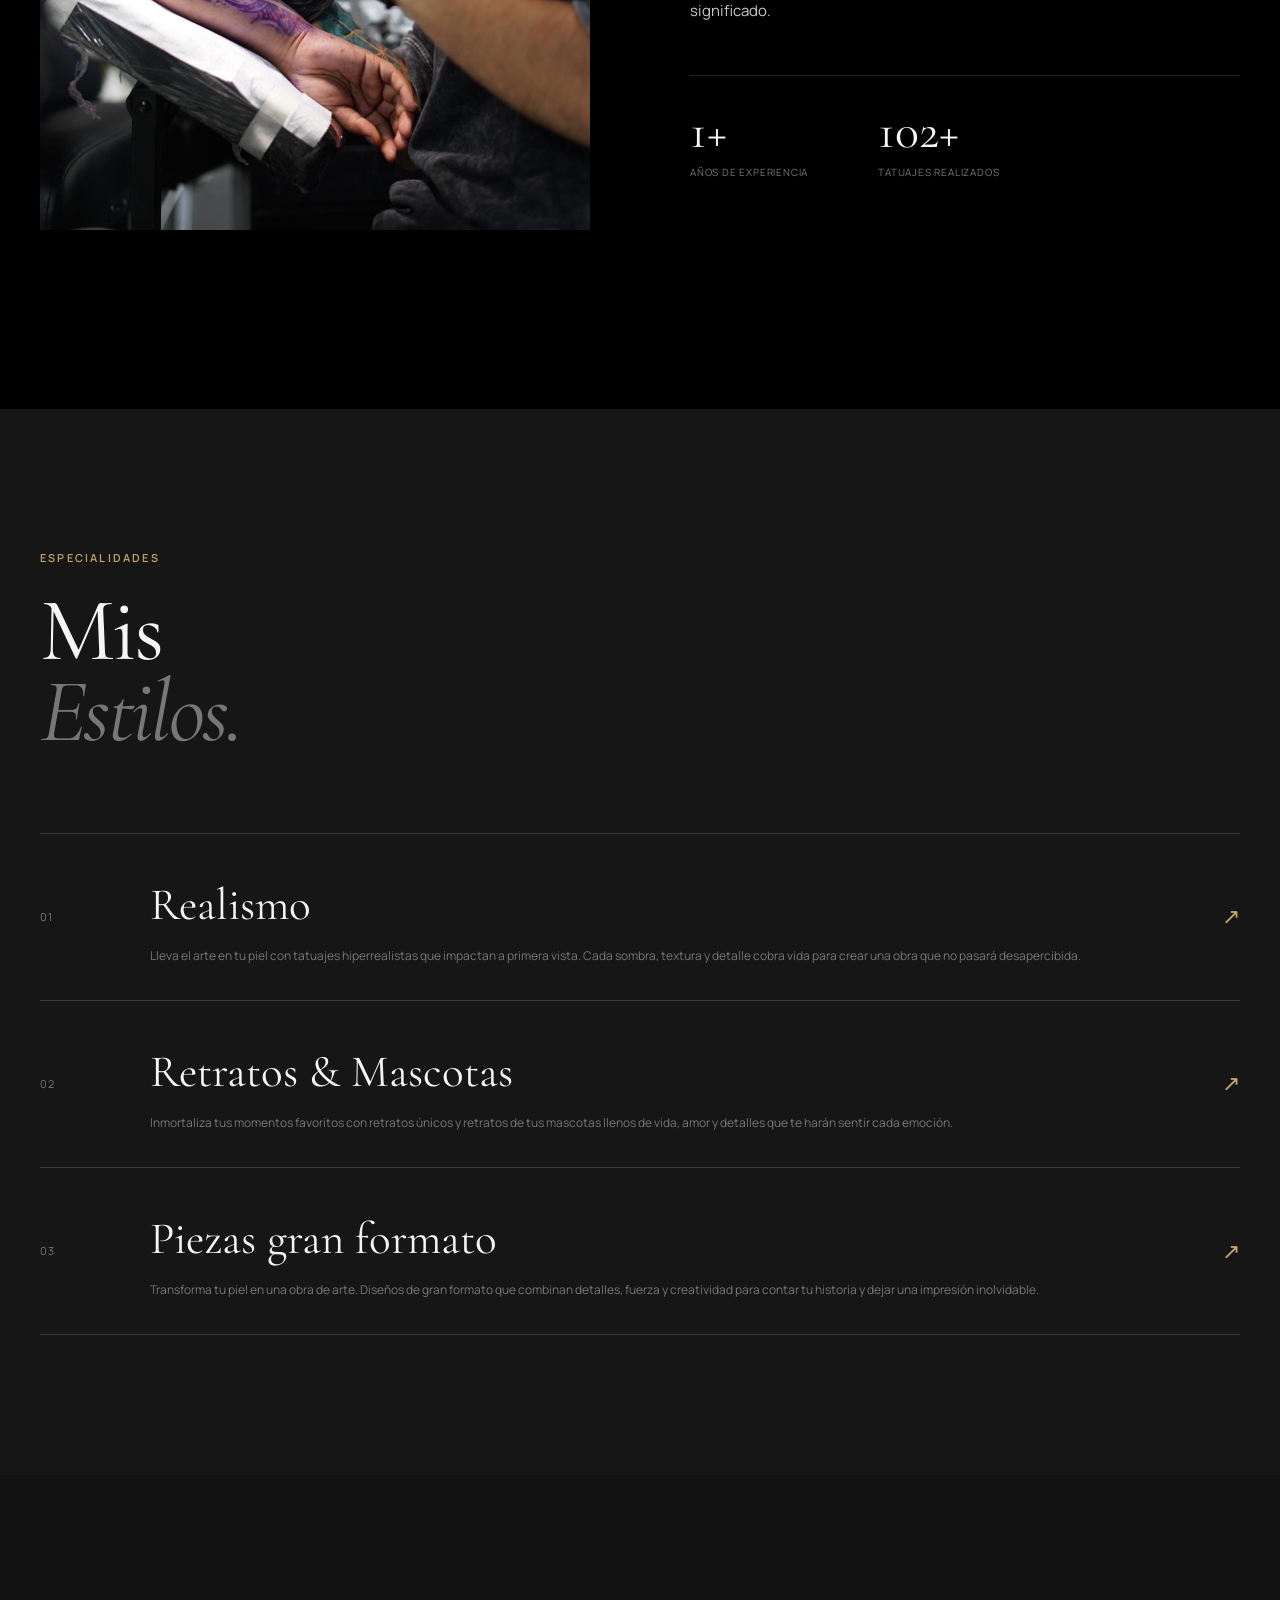
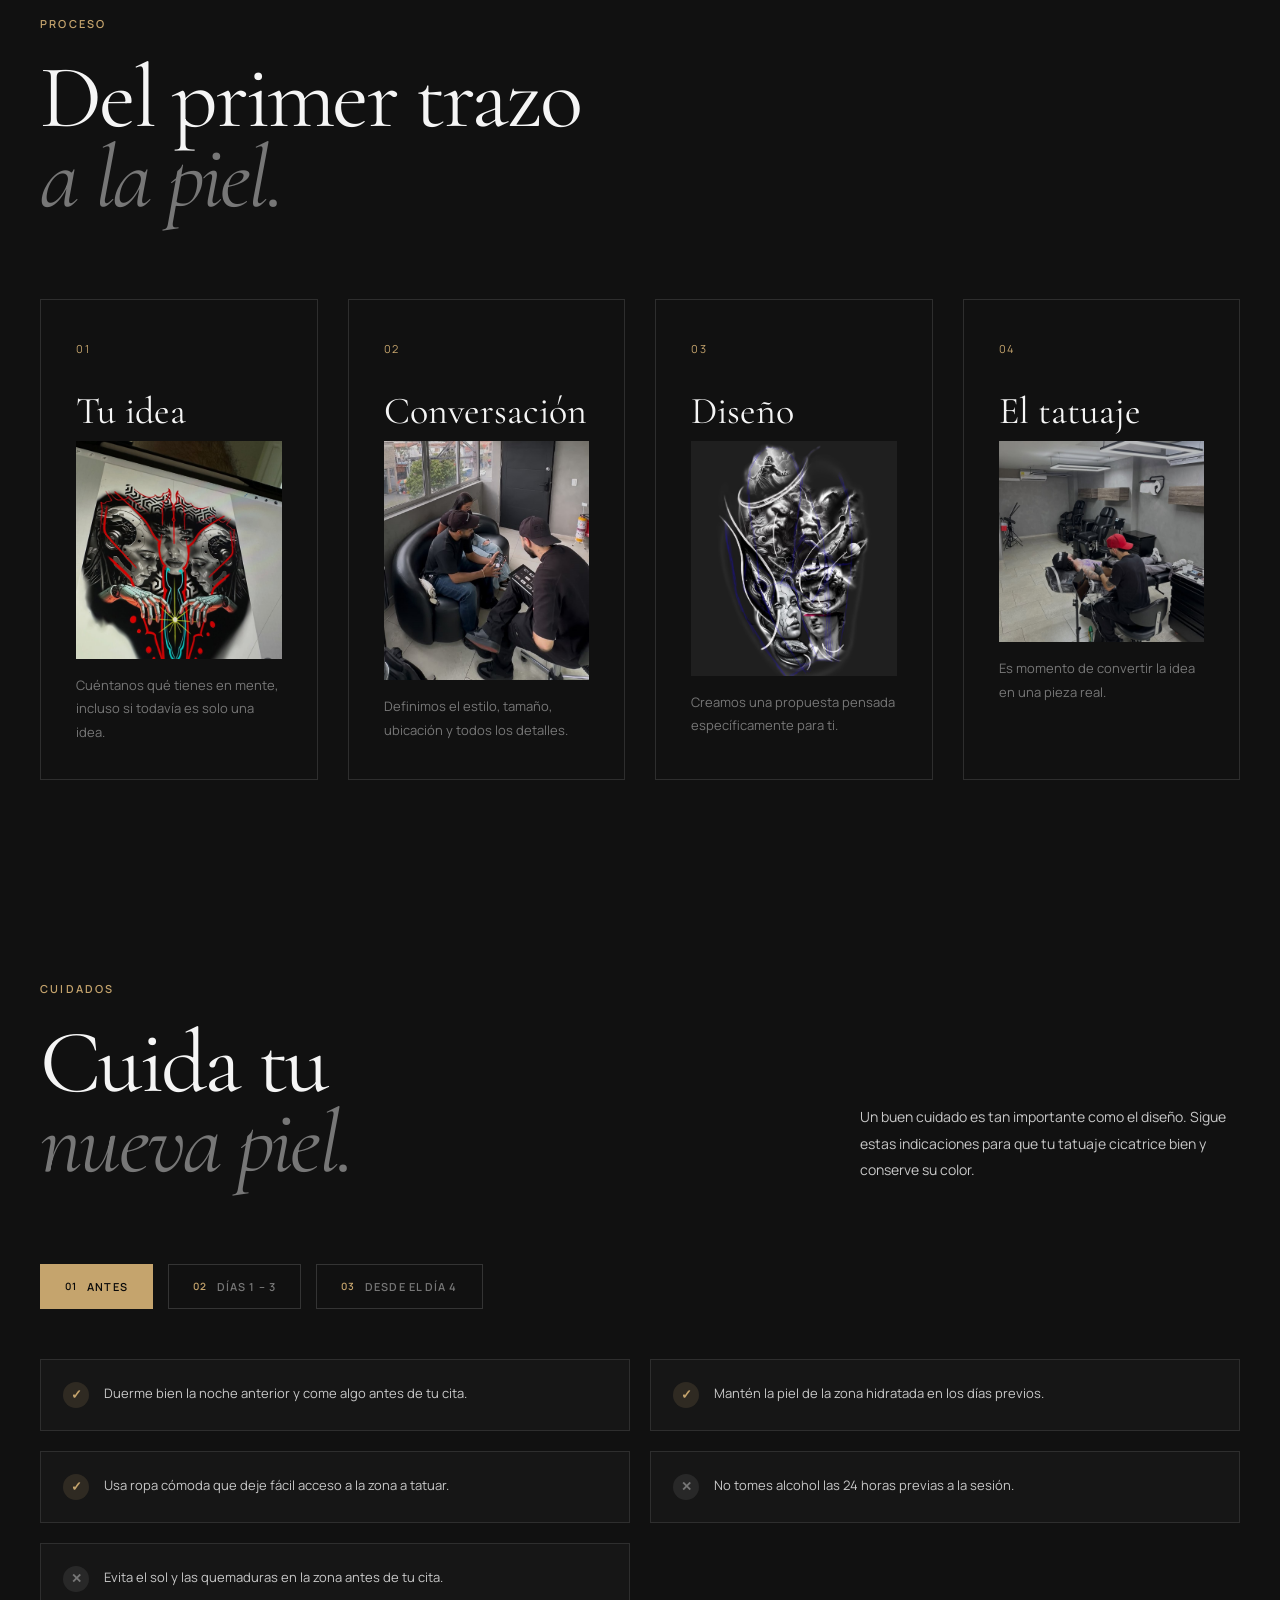
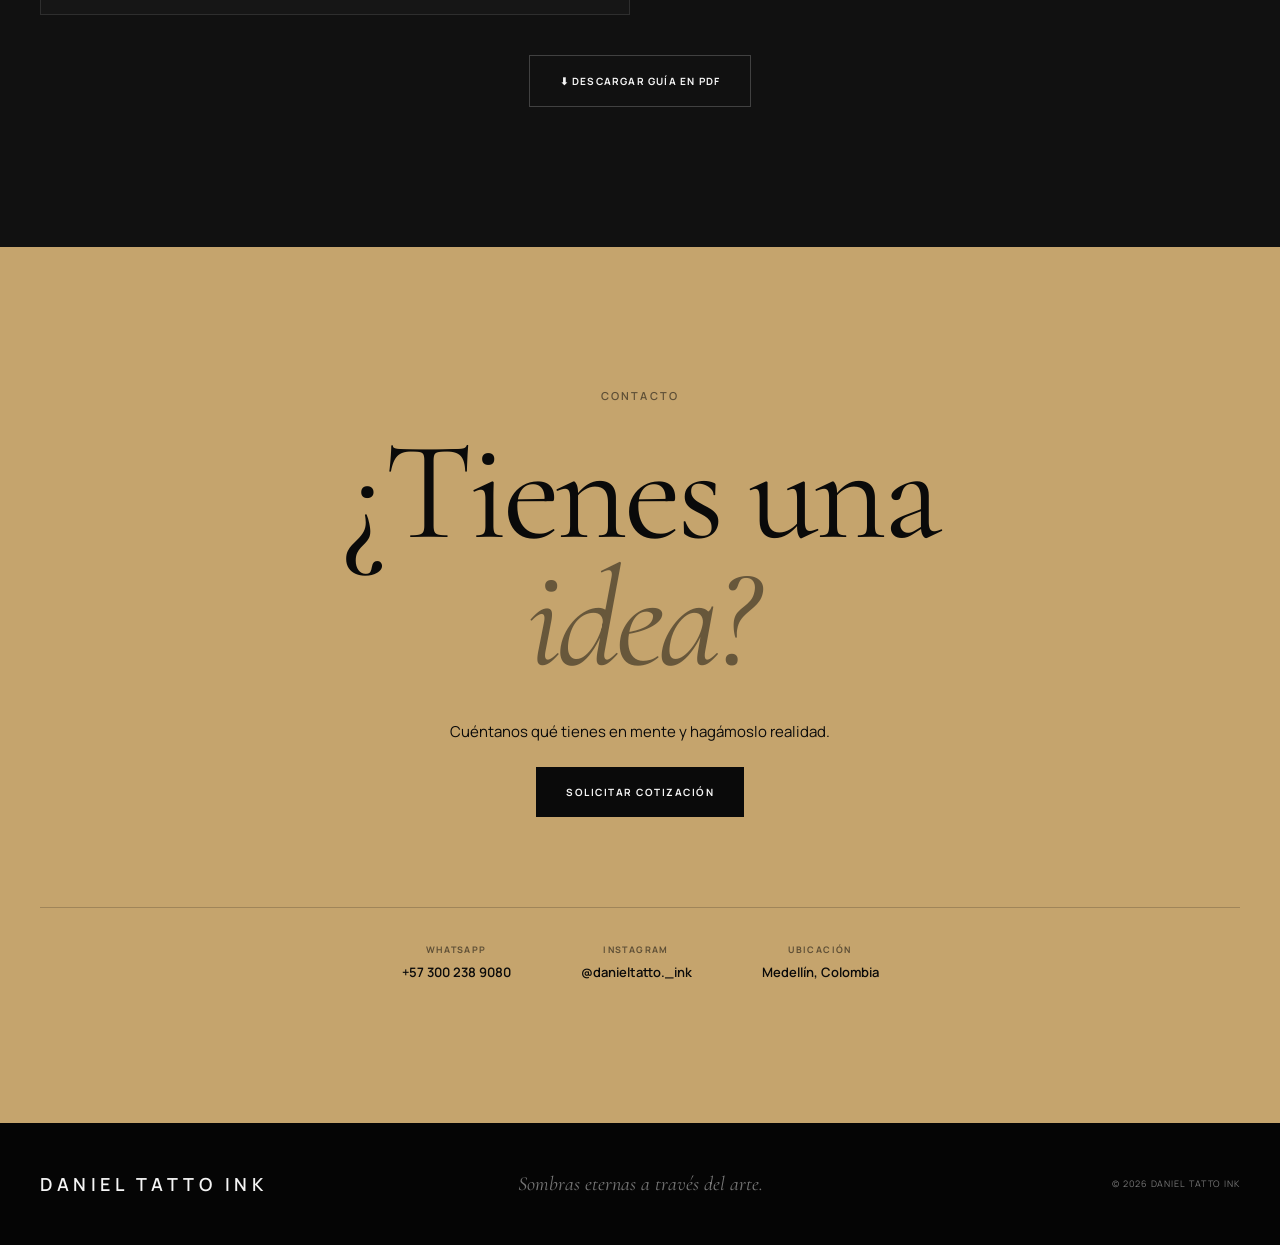
==== commit c19b82cc: "css" ====
--- a/index.html
+++ b/index.html
@@ -11,6 +11,9 @@
     >
 
     <title>Daniel Tatto Ink</title>
+    <link rel="icon" href="images/favicon.ico" sizes="48x48">
+    <link rel="icon" href="images/favicon.svg" type="image/svg+xml">
+    <link rel="apple-touch-icon" href="images/favicon-180.png">
 
     <!-- Google Fonts -->
     <link rel="preconnect" href="https://fonts.googleapis.com">
